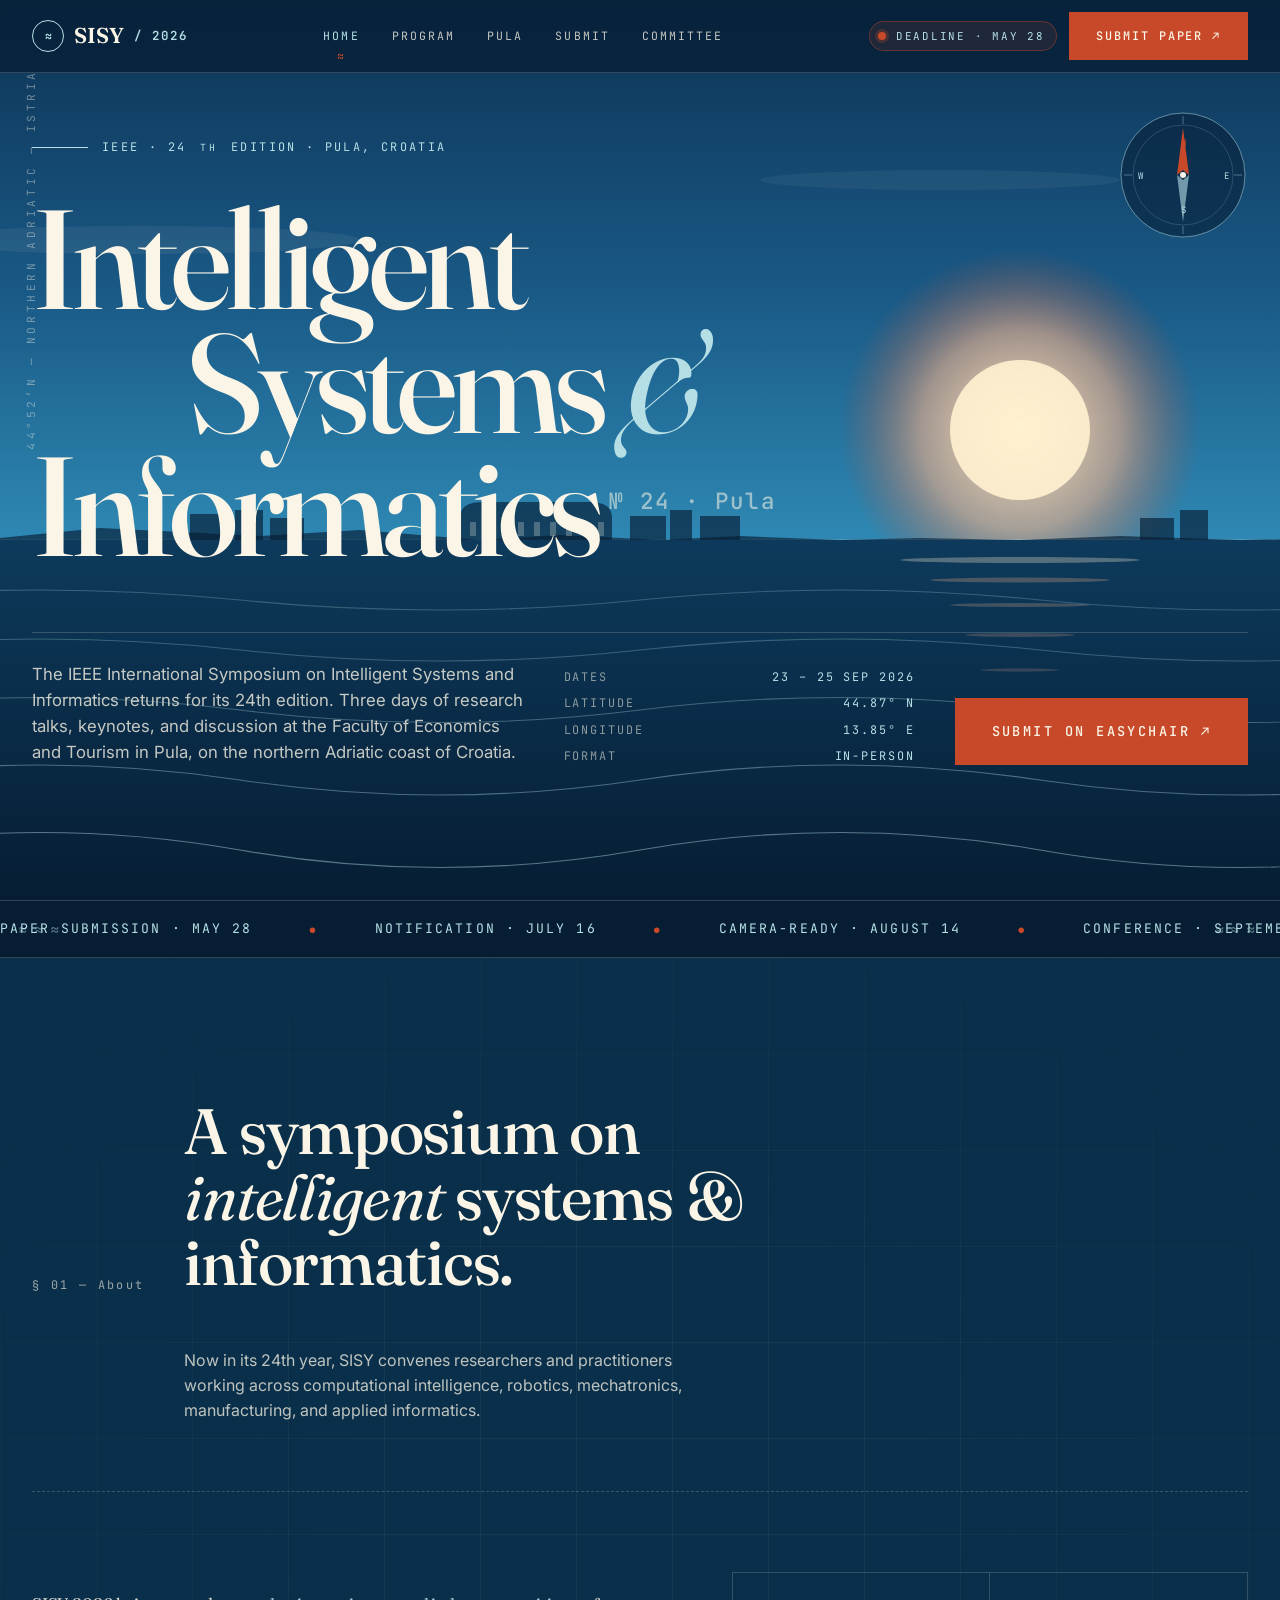
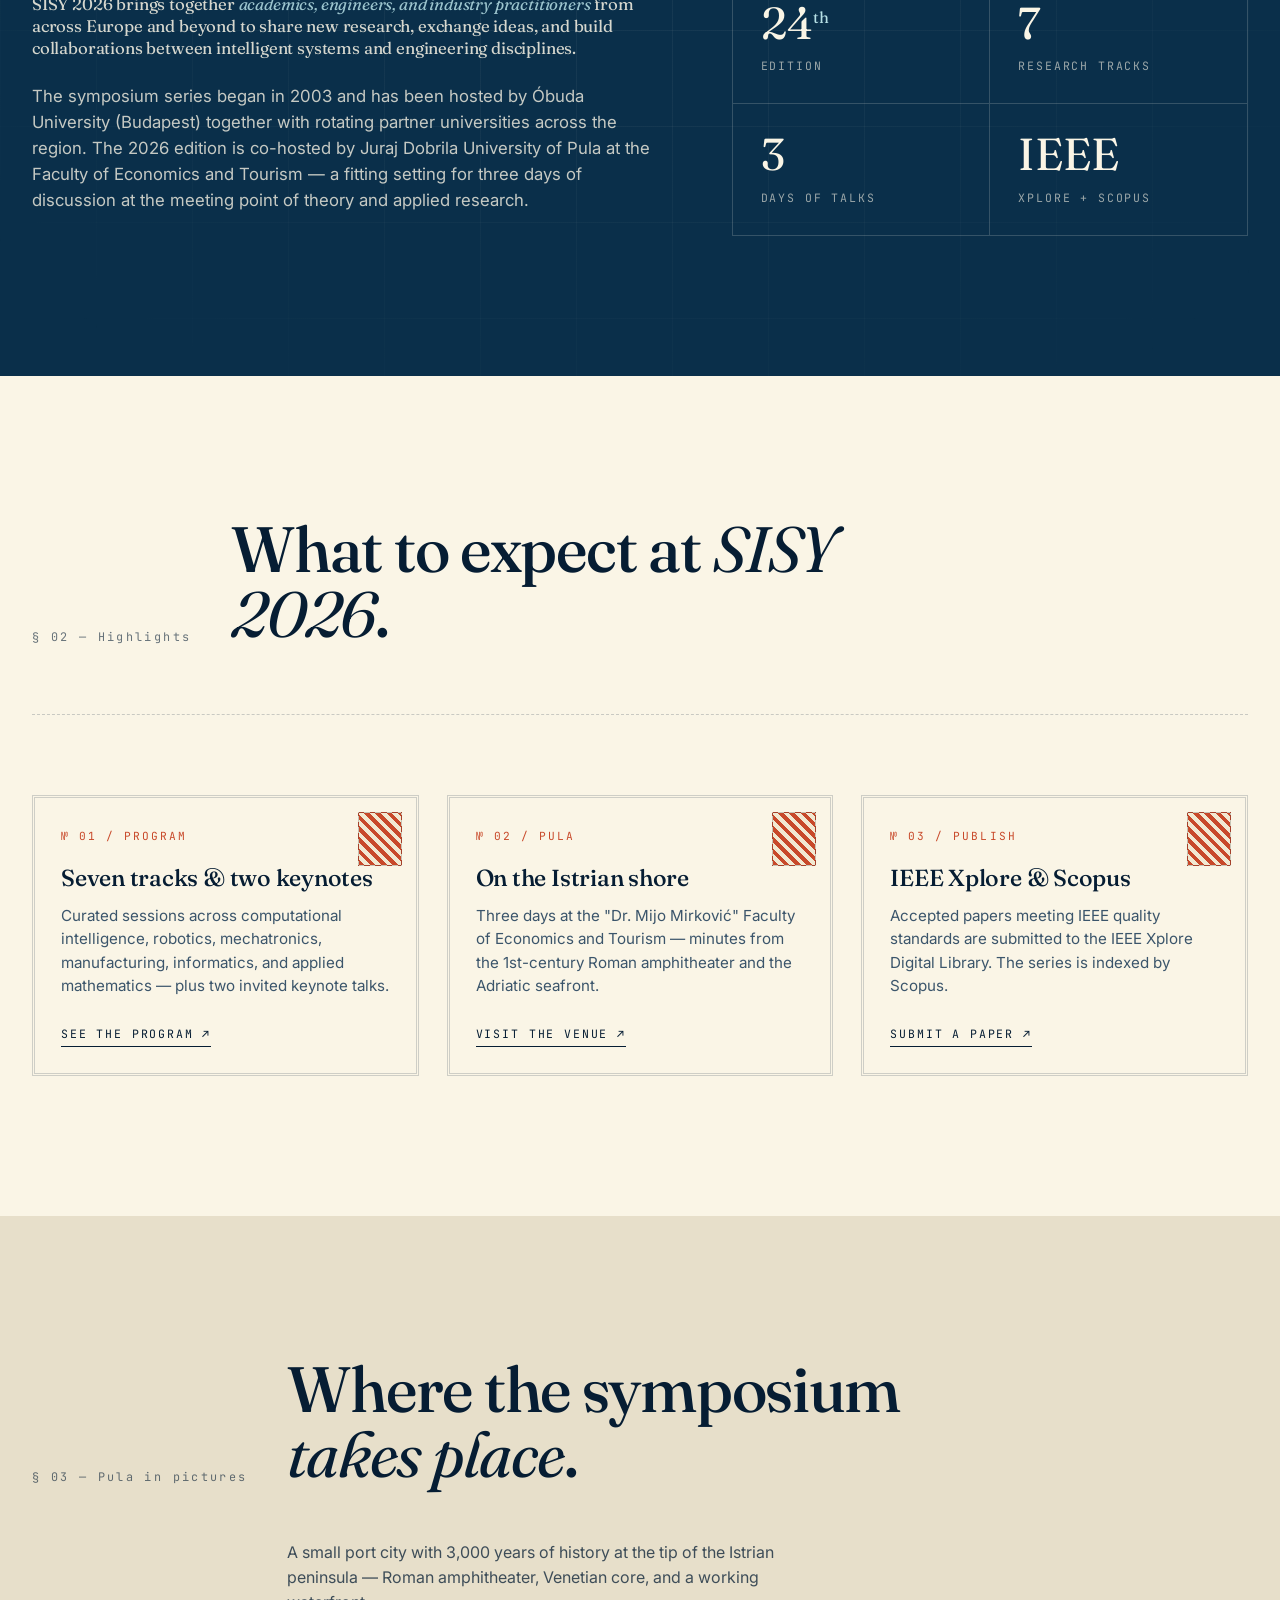
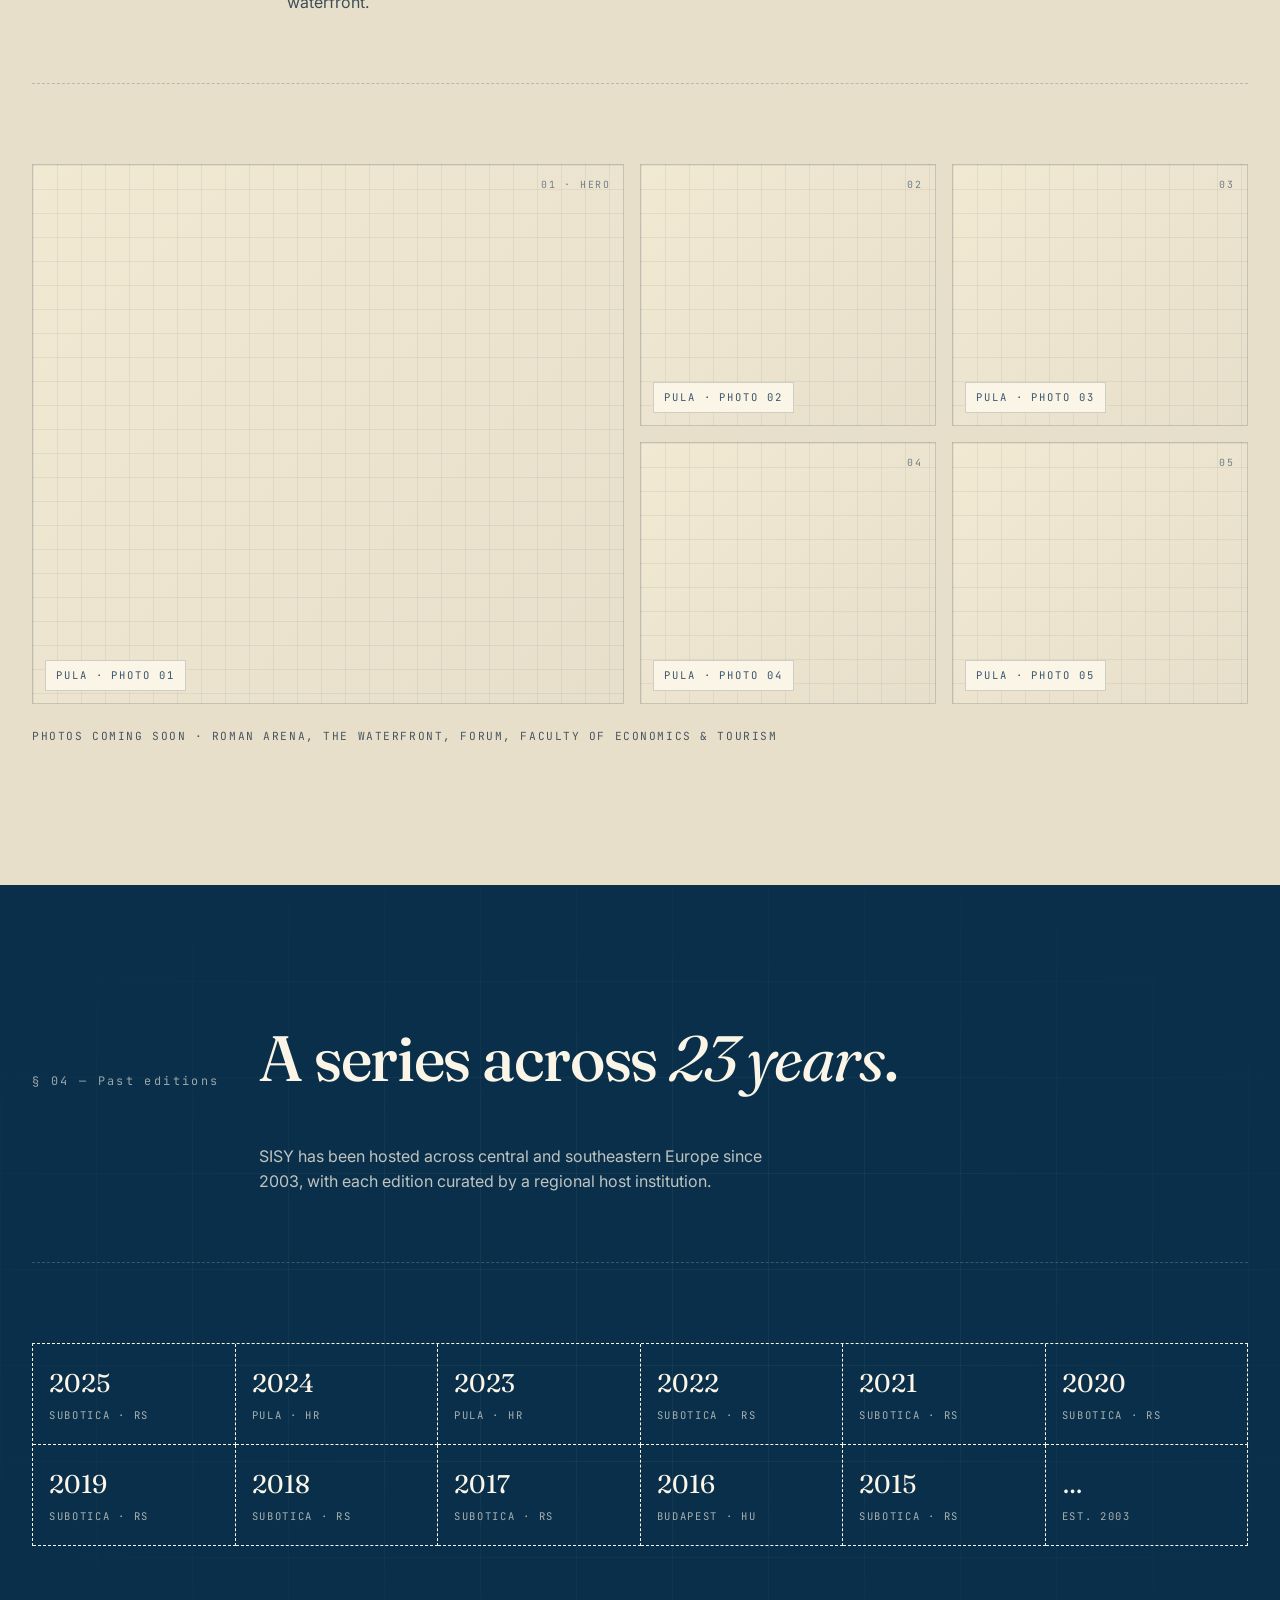
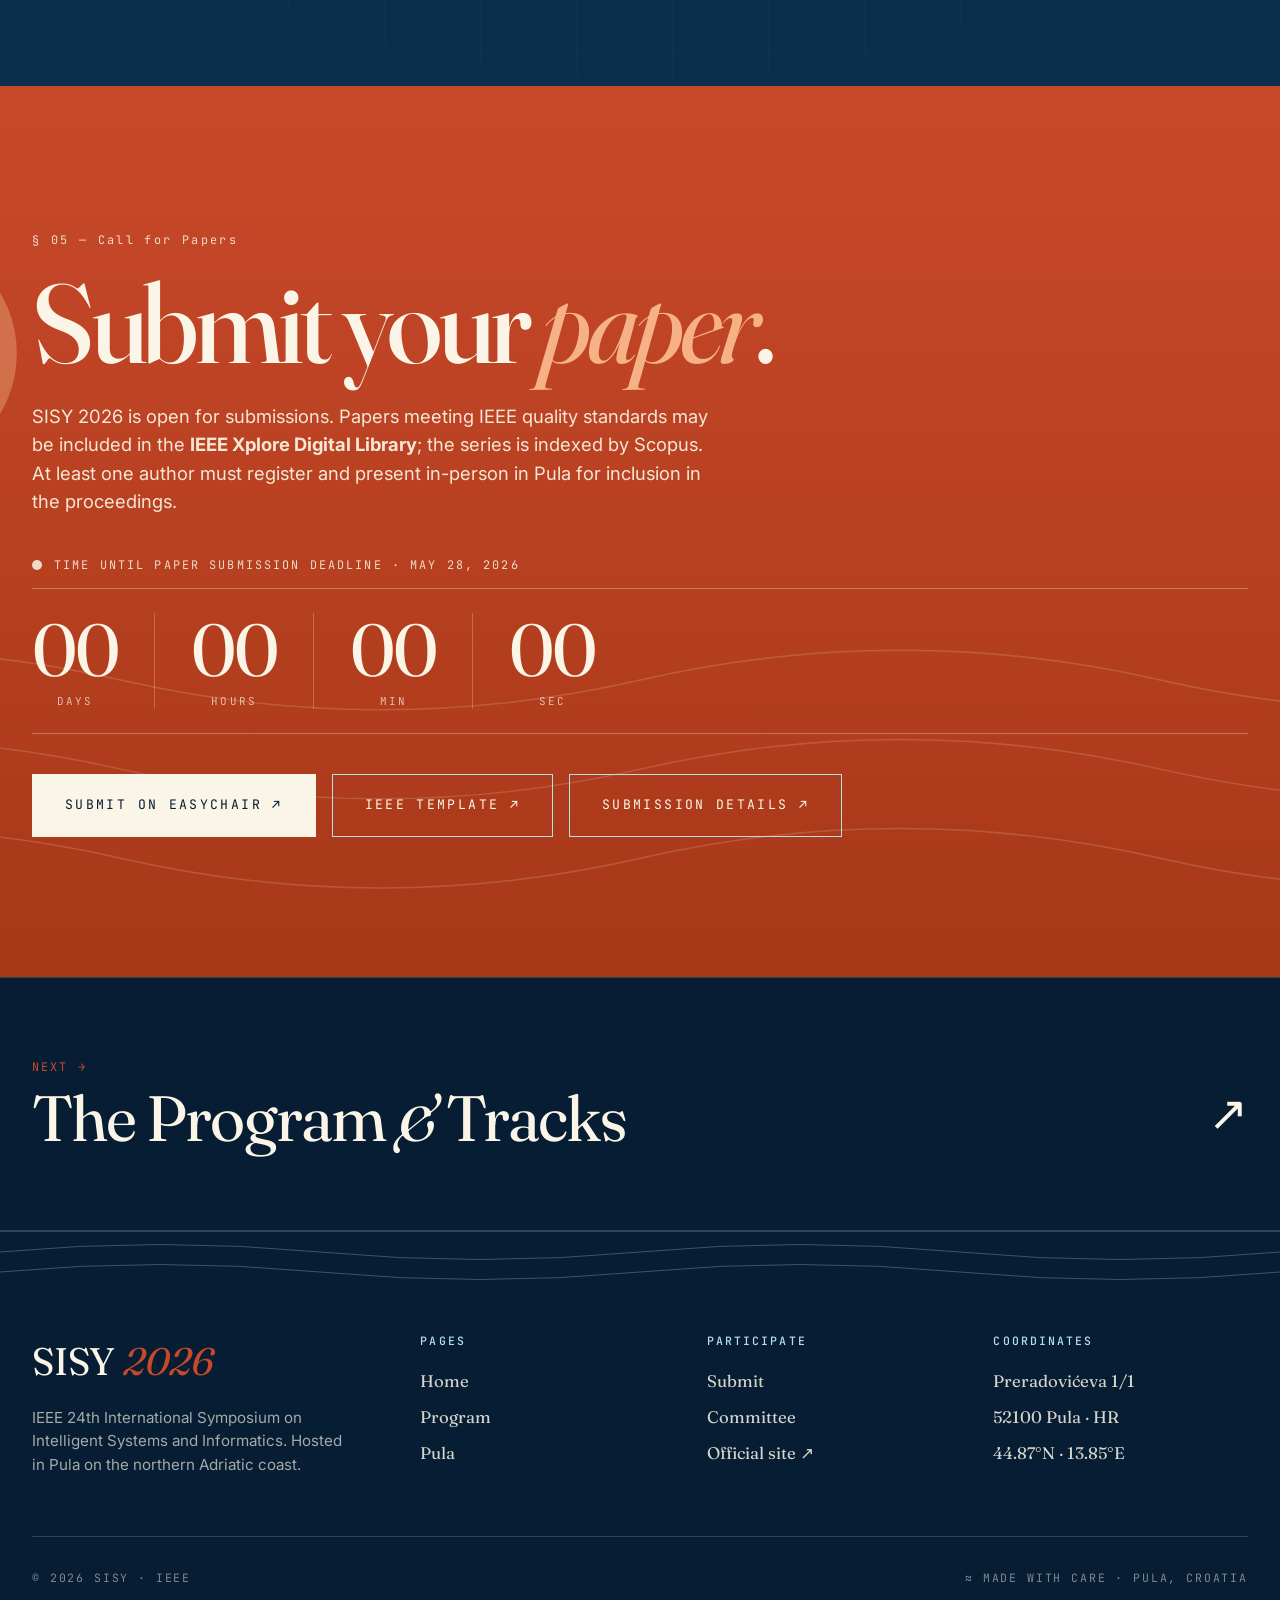
==== index.html @ a2f2c526 "Initial SISY 2026 site" ====
<!DOCTYPE html>
<html lang="en">
<head>
<meta charset="UTF-8" />
<meta name="viewport" content="width=device-width, initial-scale=1.0" />
<title>SISY 2026 — IEEE 24th International Symposium on Intelligent Systems and Informatics</title>
<meta name="description" content="IEEE 24th International Symposium on Intelligent Systems and Informatics — September 23–25, 2026, Pula, Croatia." />
<link rel="icon" type="image/svg+xml" href="favicon.svg" />
<meta property="og:type" content="website" />
<meta property="og:title" content="SISY 2026 — IEEE Symposium · Pula, Croatia" />
<meta property="og:description" content="IEEE 24th International Symposium on Intelligent Systems and Informatics. September 23–25, 2026, Pula, on the northern Adriatic." />
<meta property="og:image" content="og-image.svg" />
<meta name="twitter:card" content="summary_large_image" />
<meta name="twitter:title" content="SISY 2026 — IEEE Symposium · Pula, Croatia" />
<meta name="twitter:description" content="September 23–25, 2026 · Pula, Croatia. IEEE Xplore + Scopus indexed." />
<meta name="twitter:image" content="og-image.svg" />
<link rel="preconnect" href="https://fonts.googleapis.com" />
<link rel="preconnect" href="https://fonts.gstatic.com" crossorigin />
<link href="https://fonts.googleapis.com/css2?family=Fraunces:ital,opsz,wght@0,9..144,400;0,9..144,500;0,9..144,600;1,9..144,400&family=Inter:wght@400;500;600&family=JetBrains+Mono:wght@400;500&display=swap" rel="stylesheet" />
<link rel="stylesheet" href="styles.css" />
</head>
<body>

<header class="topbar" id="topbar">
  <div class="container topbar-inner">
    <a href="./" class="brand">
      <span class="sigil">≈</span>
      SISY <span class="year">/ 2026</span>
    </a>
    <nav class="nav-links">
      <a href="./" class="active">Home</a>
      <a href="program/">Program</a>
      <a href="venue/">Pula</a>
      <a href="submit/">Submit</a>
      <a href="contact/">Committee</a>
    </nav>
    <div style="display:flex; gap:12px; align-items:center;">
      <span class="deadline-badge"><span class="dot"></span>Deadline · May 28</span>
      <a href="https://www.easychair.org/conferences/?conf=sisy2026" target="_blank" rel="noopener" class="btn cta">Submit Paper ↗</a>
      <button class="menu-toggle" id="menuToggle">Menu</button>
    </div>
  </div>
</header>

<main id="top">

  <!-- HERO -->
  <section class="hero">
    <div class="hero-seascape" aria-hidden="true">
      <svg viewBox="0 0 1600 900" preserveAspectRatio="xMidYMid slice" xmlns="http://www.w3.org/2000/svg">
        <defs>
          <linearGradient id="sky" x1="0" y1="0" x2="0" y2="1">
            <stop offset="0%" stop-color="#0d3253"/>
            <stop offset="55%" stop-color="#1a5a87"/>
            <stop offset="100%" stop-color="#2e88b3"/>
          </linearGradient>
          <linearGradient id="sea" x1="0" y1="0" x2="0" y2="1">
            <stop offset="0%" stop-color="#0d3a5c"/>
            <stop offset="100%" stop-color="#061d33"/>
          </linearGradient>
          <radialGradient id="sun" cx="50%" cy="50%" r="50%">
            <stop offset="0%" stop-color="#fff2d1" stop-opacity="1"/>
            <stop offset="55%" stop-color="#f6b187" stop-opacity="0.6"/>
            <stop offset="100%" stop-color="#c8492a" stop-opacity="0"/>
          </radialGradient>
        </defs>
        <rect width="1600" height="540" fill="url(#sky)"/>
        <ellipse cx="300" cy="240" rx="220" ry="14" fill="#faf5e6" fill-opacity="0.06"/>
        <ellipse cx="1100" cy="180" rx="180" ry="10" fill="#faf5e6" fill-opacity="0.05"/>
        <circle cx="1180" cy="430" r="180" fill="url(#sun)"/>
        <circle cx="1180" cy="430" r="70" fill="#fff2d1" fill-opacity="0.9"/>
        <line x1="0" y1="540" x2="1600" y2="540" stroke="#b6dfe5" stroke-opacity="0.5" stroke-width="1"/>
        <g fill="#061d33" fill-opacity="0.65">
          <path d="M-20,540 L60,532 L160,538 L260,528 L420,536 L520,530 L640,540 L720,535 L820,540 L900,536 L1000,540 L1080,538 L1180,540 L1280,536 L1400,540 L1600,536 L1600,545 L-20,545 Z"/>
          <g transform="translate(620,500)">
            <path d="M0,40 L0,18 Q0,2 22,2 L130,2 Q152,2 152,18 L152,40 Z"/>
            <rect x="10" y="22" width="6" height="14" fill="#faf5e6" fill-opacity="0.25"/>
            <rect x="26" y="22" width="6" height="14" fill="#faf5e6" fill-opacity="0.25"/>
            <rect x="42" y="22" width="6" height="14" fill="#faf5e6" fill-opacity="0.25"/>
            <rect x="58" y="22" width="6" height="14" fill="#faf5e6" fill-opacity="0.25"/>
            <rect x="74" y="22" width="6" height="14" fill="#faf5e6" fill-opacity="0.25"/>
            <rect x="90" y="22" width="6" height="14" fill="#faf5e6" fill-opacity="0.25"/>
            <rect x="106" y="22" width="6" height="14" fill="#faf5e6" fill-opacity="0.25"/>
            <rect x="122" y="22" width="6" height="14" fill="#faf5e6" fill-opacity="0.25"/>
            <rect x="138" y="22" width="6" height="14" fill="#faf5e6" fill-opacity="0.25"/>
          </g>
          <rect x="350" y="514" width="40" height="26"/>
          <rect x="395" y="510" width="28" height="30"/>
          <rect x="430" y="518" width="34" height="22"/>
          <rect x="790" y="516" width="36" height="24"/>
          <rect x="830" y="510" width="22" height="30"/>
          <rect x="860" y="516" width="40" height="24"/>
          <rect x="1300" y="518" width="34" height="22"/>
          <rect x="1340" y="510" width="28" height="30"/>
        </g>
        <rect y="540" width="1600" height="360" fill="url(#sea)"/>
        <g opacity="0.6">
          <ellipse cx="1180" cy="560" rx="120" ry="3" fill="#fff2d1" fill-opacity="0.5"/>
          <ellipse cx="1180" cy="580" rx="90"  ry="2.5" fill="#f6b187" fill-opacity="0.45"/>
          <ellipse cx="1180" cy="605" rx="70"  ry="2"   fill="#f6b187" fill-opacity="0.4"/>
          <ellipse cx="1180" cy="635" rx="55"  ry="2"   fill="#f6b187" fill-opacity="0.35"/>
          <ellipse cx="1180" cy="670" rx="40"  ry="1.5" fill="#f6b187" fill-opacity="0.3"/>
        </g>
        <g fill="none" stroke="#b6dfe5" stroke-width="1.1">
          <path d="M0,600 Q200,580 400,600 T800,600 T1200,600 T1600,600" stroke-opacity="0.25"/>
          <path d="M0,650 Q200,628 400,650 T800,650 T1200,650 T1600,650" stroke-opacity="0.28"/>
          <path d="M0,710 Q200,685 400,710 T800,710 T1200,710 T1600,710" stroke-opacity="0.32"/>
          <path d="M0,780 Q200,750 400,780 T800,780 T1200,780 T1600,780" stroke-opacity="0.38"/>
          <path d="M0,850 Q200,815 400,850 T800,850 T1200,850 T1600,850" stroke-opacity="0.45"/>
        </g>
      </svg>
    </div>

    <div class="lat-marker">44°52′N — Northern Adriatic — Istria</div>

    <div class="compass" aria-hidden="true">
      <svg viewBox="0 0 130 130" xmlns="http://www.w3.org/2000/svg">
        <circle cx="65" cy="65" r="62" fill="rgba(6,29,51,0.55)" stroke="#b6dfe5" stroke-opacity="0.5"/>
        <circle cx="65" cy="65" r="50" fill="none" stroke="#b6dfe5" stroke-opacity="0.18"/>
        <g stroke="#b6dfe5" stroke-opacity="0.4">
          <line x1="65" y1="6"  x2="65" y2="14"/>
          <line x1="65" y1="116" x2="65" y2="124"/>
          <line x1="6"  y1="65" x2="14" y2="65"/>
          <line x1="116" y1="65" x2="124" y2="65"/>
        </g>
        <polygon points="65,18 71,65 65,60 59,65" fill="#c8492a"/>
        <polygon points="65,112 71,65 65,70 59,65" fill="#b6dfe5" fill-opacity="0.6"/>
        <circle cx="65" cy="65" r="3" fill="#faf5e6"/>
        <text x="65" y="36" text-anchor="middle" font-family="JetBrains Mono, monospace" font-size="9" fill="#c8492a" font-weight="600">N</text>
        <text x="65" y="103" text-anchor="middle" font-family="JetBrains Mono, monospace" font-size="9" fill="#b6dfe5">S</text>
        <text x="22" y="69" text-anchor="middle" font-family="JetBrains Mono, monospace" font-size="9" fill="#b6dfe5">W</text>
        <text x="108" y="69" text-anchor="middle" font-family="JetBrains Mono, monospace" font-size="9" fill="#b6dfe5">E</text>
      </svg>
    </div>

    <div class="container hero-inner">
      <div class="hero-eyebrow">
        <span class="bar"></span>
        IEEE · 24<sup>th</sup> Edition · Pula, Croatia
      </div>

      <h1 class="hero-title">
        <span class="row">Intelligent</span>
        <span class="row indent">Systems <em>&amp;</em></span>
        <span class="row">Informatics<span class="num">№ 24 ·  Pula</span></span>
      </h1>

      <div class="hero-foot">
        <p class="hero-lede">
          The IEEE International Symposium on Intelligent Systems and Informatics returns for its 24th edition. Three days of research talks, keynotes, and discussion at the Faculty of Economics and Tourism in Pula, on the northern Adriatic coast of Croatia.
        </p>
        <div class="hero-meta">
          <div class="row"><span class="k">Dates</span><span class="v">23 – 25 SEP 2026</span></div>
          <div class="row"><span class="k">Latitude</span><span class="v">44.87° N</span></div>
          <div class="row"><span class="k">Longitude</span><span class="v">13.85° E</span></div>
          <div class="row"><span class="k">Format</span><span class="v">In-person</span></div>
        </div>
        <a href="https://www.easychair.org/conferences/?conf=sisy2026" target="_blank" rel="noopener" class="btn cta cta-lg">Submit on EasyChair ↗</a>
      </div>
    </div>
  </section>

  <!-- TICKER -->
  <div class="tide" aria-hidden="true">
    <div class="tide-track">
      <span>
        Paper submission · May 28 <em class="pip">●</em>
        Notification · July 16 <em class="pip">●</em>
        Camera-ready · August 14 <em class="pip">●</em>
        Conference · September 23–25 <em class="pip">●</em>
        Pula · Istria · Croatia <em class="pip">●</em>
        IEEE Xplore · Scopus indexed <em class="pip">●</em>
      </span>
      <span>
        Paper submission · May 28 <em class="pip">●</em>
        Notification · July 16 <em class="pip">●</em>
        Camera-ready · August 14 <em class="pip">●</em>
        Conference · September 23–25 <em class="pip">●</em>
        Pula · Istria · Croatia <em class="pip">●</em>
        IEEE Xplore · Scopus indexed <em class="pip">●</em>
      </span>
    </div>
  </div>

  <!-- ABOUT -->
  <section class="section deep">
    <div class="container">
      <div class="section-head">
        <span class="section-num">§ 01 — About</span>
        <h2>A symposium on <em>intelligent</em> systems &amp; informatics.</h2>
        <p class="lede">Now in its 24th year, SISY convenes researchers and practitioners working across computational intelligence, robotics, mechatronics, manufacturing, and applied informatics.</p>
      </div>
      <div class="about-grid">
        <div class="prose">
          <p class="about-lead">
            SISY 2026 brings together <em>academics, engineers, and industry practitioners</em> from across Europe and beyond to share new research, exchange ideas, and build collaborations between intelligent systems and engineering disciplines.
          </p>
          <p style="margin-top: 24px; opacity: 0.78;">
            The symposium series began in 2003 and has been hosted by Óbuda University (Budapest) together with rotating partner universities across the region. The 2026 edition is co-hosted by Juraj Dobrila University of Pula at the Faculty of Economics and Tourism — a fitting setting for three days of discussion at the meeting point of theory and applied research.
          </p>
        </div>
        <div class="about-stats">
          <div class="stat"><div class="stat-num">24<sup>th</sup></div><div class="stat-label">Edition</div></div>
          <div class="stat"><div class="stat-num">7</div><div class="stat-label">Research tracks</div></div>
          <div class="stat"><div class="stat-num">3</div><div class="stat-label">Days of talks</div></div>
          <div class="stat"><div class="stat-num">IEEE</div><div class="stat-label">Xplore + Scopus</div></div>
        </div>
      </div>
    </div>
  </section>

  <!-- HIGHLIGHTS / POSTCARDS -->
  <section class="section paper">
    <div class="container">
      <div class="section-head">
        <span class="section-num">§ 02 — Highlights</span>
        <h2>What to expect at <em>SISY 2026</em>.</h2>
      </div>
      <div class="postcards">
        <article class="postcard">
          <span class="pc-num">№ 01 / Program</span>
          <h3>Seven tracks &amp; two keynotes</h3>
          <p>Curated sessions across computational intelligence, robotics, mechatronics, manufacturing, informatics, and applied mathematics — plus two invited keynote talks.</p>
          <a href="program/" class="pc-link">See the program ↗</a>
        </article>
        <article class="postcard">
          <span class="pc-num">№ 02 / Pula</span>
          <h3>On the Istrian shore</h3>
          <p>Three days at the "Dr. Mijo Mirković" Faculty of Economics and Tourism — minutes from the 1st-century Roman amphitheater and the Adriatic seafront.</p>
          <a href="venue/" class="pc-link">Visit the venue ↗</a>
        </article>
        <article class="postcard">
          <span class="pc-num">№ 03 / Publish</span>
          <h3>IEEE Xplore &amp; Scopus</h3>
          <p>Accepted papers meeting IEEE quality standards are submitted to the IEEE Xplore Digital Library. The series is indexed by Scopus.</p>
          <a href="submit/" class="pc-link">Submit a paper ↗</a>
        </article>
      </div>
    </div>
  </section>

  <!-- PULA PHOTO GALLERY -->
  <section class="section sand">
    <div class="container">
      <div class="section-head">
        <span class="section-num">§ 03 — Pula in pictures</span>
        <h2>Where the symposium <em>takes place</em>.</h2>
        <p class="lede">A small port city with 3,000 years of history at the tip of the Istrian peninsula — Roman amphitheater, Venetian core, and a working waterfront.</p>
      </div>
      <div class="gallery">
        <div class="photo placeholder g1">
          <span class="caption">01 · Hero</span>
          <span class="label">Pula · Photo 01</span>
        </div>
        <div class="photo placeholder g2">
          <span class="caption">02</span>
          <span class="label">Pula · Photo 02</span>
        </div>
        <div class="photo placeholder g3">
          <span class="caption">03</span>
          <span class="label">Pula · Photo 03</span>
        </div>
        <div class="photo placeholder g4">
          <span class="caption">04</span>
          <span class="label">Pula · Photo 04</span>
        </div>
        <div class="photo placeholder g5">
          <span class="caption">05</span>
          <span class="label">Pula · Photo 05</span>
        </div>
      </div>
      <p class="photo-caption" style="margin-top: 24px;">Photos coming soon · Roman arena, the waterfront, Forum, Faculty of Economics &amp; Tourism</p>
    </div>
  </section>

  <!-- PAST EDITIONS -->
  <section class="section deep">
    <div class="container">
      <div class="section-head">
        <span class="section-num">§ 04 — Past editions</span>
        <h2>A series across <em>23 years</em>.</h2>
        <p class="lede">SISY has been hosted across central and southeastern Europe since 2003, with each edition curated by a regional host institution.</p>
      </div>
      <div class="past">
        <div class="yr"><span class="y">2025</span><span class="c">Subotica · RS</span></div>
        <div class="yr"><span class="y">2024</span><span class="c">Pula · HR</span></div>
        <div class="yr"><span class="y">2023</span><span class="c">Pula · HR</span></div>
        <div class="yr"><span class="y">2022</span><span class="c">Subotica · RS</span></div>
        <div class="yr"><span class="y">2021</span><span class="c">Subotica · RS</span></div>
        <div class="yr"><span class="y">2020</span><span class="c">Subotica · RS</span></div>
        <div class="yr"><span class="y">2019</span><span class="c">Subotica · RS</span></div>
        <div class="yr"><span class="y">2018</span><span class="c">Subotica · RS</span></div>
        <div class="yr"><span class="y">2017</span><span class="c">Subotica · RS</span></div>
        <div class="yr"><span class="y">2016</span><span class="c">Budapest · HU</span></div>
        <div class="yr"><span class="y">2015</span><span class="c">Subotica · RS</span></div>
        <div class="yr"><span class="y">…</span><span class="c">est. 2003</span></div>
      </div>
    </div>
  </section>

  <!-- CTA -->
  <section class="section sun">
    <div class="container">
      <div class="cta-mega">
        <div>
          <span class="section-num" style="opacity:0.85;">§ 05 — Call for Papers</span>
          <h1 class="cta-headline">Submit your <em>paper</em>.</h1>
          <p class="cta-lede">SISY 2026 is open for submissions. Papers meeting IEEE quality standards may be included in the <strong>IEEE Xplore Digital Library</strong>; the series is indexed by Scopus. At least one author must register and present in-person in Pula for inclusion in the proceedings.</p>

          <div class="cd-prefix"><span class="pulse"></span>Time until paper submission deadline · May 28, 2026</div>
          <div class="countdown" id="countdown">
            <div class="cd-unit"><div class="cd-num" id="cd-d">--</div><div class="cd-label">Days</div></div>
            <div class="cd-unit"><div class="cd-num" id="cd-h">--</div><div class="cd-label">Hours</div></div>
            <div class="cd-unit"><div class="cd-num" id="cd-m">--</div><div class="cd-label">Min</div></div>
            <div class="cd-unit"><div class="cd-num" id="cd-s">--</div><div class="cd-label">Sec</div></div>
          </div>

          <div class="cta-actions-row">
            <a href="https://www.easychair.org/conferences/?conf=sisy2026" target="_blank" rel="noopener" class="btn solid cta-lg">Submit on EasyChair ↗</a>
            <a href="https://www.ieee.org/conferences/publishing/templates" target="_blank" rel="noopener" class="btn cta-lg">IEEE Template ↗</a>
            <a href="submit/" class="btn cta-lg">Submission Details ↗</a>
          </div>
        </div>
      </div>
    </div>
  </section>

  <section class="passage">
    <div class="container">
      <a href="program/">
        <div>
          <div class="label">Next →</div>
          <div class="title">The Program <em>&amp;</em> Tracks</div>
        </div>
        <span class="arrow">↗</span>
      </a>
    </div>
  </section>

</main>

<footer class="footer">
  <div class="container">
    <div class="footer-top">
      <div class="footer-brand">
        <span class="mark">SISY <em>2026</em></span>
        <p>IEEE 24th International Symposium on Intelligent Systems and Informatics. Hosted in Pula on the northern Adriatic coast.</p>
      </div>
      <div class="footer-col"><h5>Pages</h5><a href="./">Home</a><a href="program/">Program</a><a href="venue/">Pula</a></div>
      <div class="footer-col"><h5>Participate</h5><a href="submit/">Submit</a><a href="contact/">Committee</a><a href="https://conf.uni-obuda.hu/sisy2026/" target="_blank" rel="noopener">Official site ↗</a></div>
      <div class="footer-col"><h5>Coordinates</h5><span>Preradovićeva 1/1</span><span>52100 Pula · HR</span><span>44.87°N · 13.85°E</span></div>
    </div>
    <div class="footer-bottom">
      <span>© 2026 SISY · IEEE</span>
      <span>≈ Made with care · Pula, Croatia</span>
    </div>
  </div>
</footer>

<script src="script.js"></script>
</body>
</html>
---- styles.css ----
/* =========================================================
   SISY 2026 — Adriatic edition
   A nautical-chart / postcard design language
   ========================================================= */

*, *::before, *::after { box-sizing: border-box; }
html { scroll-behavior: smooth; }
body {
  margin: 0;
  font-family: 'Inter', system-ui, sans-serif;
  background: var(--abyss);
  color: var(--paper);
  line-height: 1.55;
  -webkit-font-smoothing: antialiased;
  overflow-x: hidden;
}
img { max-width: 100%; display: block; }
a { color: inherit; text-decoration: none; }

:root {
  /* sea */
  --abyss:   #061d33;   /* deepest */
  --deep:    #0a2f4a;
  --sea:     #14507a;
  --shallow: #2e88b3;
  --foam:    #b6dfe5;
  /* land + sky */
  --sand:    #e7dfca;   /* page paper */
  --paper:   #faf5e6;   /* warm white */
  --paper-2: #f1e9d2;
  --ink:     #061d33;   /* same as abyss for type on paper */
  --ink-soft:#3b556b;
  /* sun + arena */
  --sun:     #f6b187;
  --rust:    #c8492a;   /* terracotta */
  --rust-2:  #a73818;
  /* lines */
  --rule:    rgba(250,245,230,0.18);
  --rule-d:  rgba(6,29,51,0.18);
  --max:     1280px;
}

.container { max-width: var(--max); margin: 0 auto; padding: 0 32px; }

/* ===== Typography ===== */
h1, h2, h3, h4 { margin: 0; line-height: 1.02; letter-spacing: -0.02em; }
h1, h2, .display { font-family: 'Fraunces', 'Times New Roman', serif; font-weight: 500; }
h3 { font-family: 'Fraunces', serif; font-weight: 500; font-size: 1.5rem; line-height: 1.15; letter-spacing: -0.01em; }
p  { margin: 0; }
em, .italic { font-family: 'Fraunces', serif; font-style: italic; font-weight: 400; }
.mono {
  font-family: 'JetBrains Mono', ui-monospace, monospace;
  font-size: 0.74rem;
  text-transform: uppercase;
  letter-spacing: 0.16em;
}

/* ===== Section base ===== */
.section { padding: 140px 0; position: relative; }
.section.paper { background: var(--paper); color: var(--ink); }
.section.sand  { background: var(--sand);  color: var(--ink); }
.section.deep  { background: var(--deep);  color: var(--paper); }
.section.abyss { background: var(--abyss); color: var(--paper); }
.section.sun   { background: var(--rust);  color: var(--paper); }

/* Faint nautical lat/long grid on dark sections */
.section.deep::before, .section.abyss::before {
  content: "";
  position: absolute; inset: 0;
  background-image:
    linear-gradient(rgba(250,245,230,0.05) 1px, transparent 1px),
    linear-gradient(90deg, rgba(250,245,230,0.05) 1px, transparent 1px);
  background-size: 96px 96px;
  mask-image: radial-gradient(ellipse at center, black 30%, transparent 90%);
  pointer-events: none;
}
.section > .container { position: relative; z-index: 1; }

/* ===== Top bar ===== */
.topbar {
  position: fixed;
  top: 0; left: 0; right: 0;
  z-index: 50;
  background: rgba(6,29,51,0.72);
  backdrop-filter: blur(14px);
  border-bottom: 1px solid var(--rule);
}
.topbar-inner {
  display: grid;
  grid-template-columns: auto 1fr auto;
  align-items: center;
  gap: 32px;
  height: 72px;
}
.brand {
  display: inline-flex;
  align-items: center;
  gap: 10px;
  font-family: 'Fraunces', serif;
  font-weight: 600;
  font-size: 1.35rem;
  color: var(--paper);
}
.brand .sigil {
  display: inline-flex;
  align-items: center;
  justify-content: center;
  width: 32px; height: 32px;
  border: 1px solid var(--foam);
  border-radius: 50%;
  font-family: 'JetBrains Mono', monospace;
  font-size: 0.72rem;
  color: var(--foam);
}
.brand .year {
  font-family: 'JetBrains Mono', monospace;
  font-size: 0.78rem;
  letter-spacing: 0.16em;
  color: var(--foam);
}
.nav-links {
  justify-self: center;
  display: flex;
  gap: 32px;
}
.nav-links a {
  font-family: 'JetBrains Mono', monospace;
  font-size: 0.72rem;
  text-transform: uppercase;
  letter-spacing: 0.18em;
  color: rgba(250,245,230,0.78);
  position: relative;
  padding: 4px 0;
}
.nav-links a:hover, .nav-links a.active { color: var(--foam); }
.nav-links a.active::after {
  content: "≈";
  position: absolute;
  left: 50%;
  bottom: -16px;
  transform: translateX(-50%);
  color: var(--rust);
}

.btn {
  display: inline-flex;
  align-items: center;
  gap: 10px;
  padding: 12px 22px;
  border: 1px solid var(--foam);
  border-radius: 0;
  background: transparent;
  color: var(--paper);
  font-family: 'JetBrains Mono', monospace;
  font-size: 0.74rem;
  text-transform: uppercase;
  letter-spacing: 0.16em;
  cursor: pointer;
  transition: all .2s;
}
.btn:hover {
  background: var(--rust); border-color: var(--rust);
  transform: translate(-2px,-2px);
  box-shadow: 4px 4px 0 var(--foam);
}
.btn.solid { background: var(--paper); border-color: var(--paper); color: var(--ink); }
.btn.solid:hover { background: var(--rust); border-color: var(--rust); color: var(--paper); box-shadow: 4px 4px 0 var(--paper); }
.btn.ink { border-color: var(--ink); color: var(--ink); }
.btn.ink:hover { background: var(--rust); border-color: var(--rust); color: var(--paper); box-shadow: 4px 4px 0 var(--ink); }

/* Prominent CTA variant — solid terracotta */
.btn.cta {
  background: var(--rust);
  border-color: var(--rust);
  color: var(--paper);
  font-weight: 500;
  padding: 14px 26px;
  position: relative;
  box-shadow: 0 0 0 0 rgba(200,73,42,0.0);
  animation: ctaPulse 3.6s ease-in-out infinite;
}
.btn.cta:hover {
  background: var(--rust-2);
  border-color: var(--rust-2);
  transform: translate(-2px,-2px);
  box-shadow: 4px 4px 0 var(--foam);
  animation: none;
}
@keyframes ctaPulse {
  0%, 100% { box-shadow: 0 0 0 0 rgba(200,73,42,0.45); }
  50%      { box-shadow: 0 0 0 10px rgba(200,73,42,0); }
}
.btn.cta-lg {
  padding: 22px 36px;
  font-size: 0.85rem;
  letter-spacing: 0.18em;
}

/* Deadline badge */
.deadline-badge {
  display: inline-flex;
  align-items: center;
  gap: 10px;
  padding: 6px 12px 6px 8px;
  background: rgba(200,73,42,0.12);
  border: 1px solid rgba(200,73,42,0.4);
  border-radius: 999px;
  font-family: 'JetBrains Mono', monospace;
  font-size: 0.68rem;
  letter-spacing: 0.16em;
  text-transform: uppercase;
  color: var(--foam);
  margin-left: 10px;
}
.deadline-badge .dot {
  width: 8px; height: 8px;
  background: var(--rust);
  border-radius: 50%;
  box-shadow: 0 0 0 3px rgba(200,73,42,0.25);
  animation: blink 1.6s ease-in-out infinite;
}
@keyframes blink {
  0%, 100% { opacity: 1; }
  50%      { opacity: 0.4; }
}
@media (max-width: 720px) { .deadline-badge { display: none; } }

/* Enhanced CTA section */
.cta-mega {
  display: grid;
  grid-template-columns: 1fr;
  gap: 48px;
  align-items: stretch;
}
.cta-headline {
  font-family: 'Fraunces', serif;
  font-size: clamp(3rem, 9vw, 7rem);
  line-height: 0.92;
  letter-spacing: -0.04em;
  font-weight: 500;
  max-width: 14ch;
  margin: 20px 0 28px;
}
.cta-headline em { color: var(--sun); font-style: italic; font-weight: 400; }
.cta-lede { font-size: 1.15rem; max-width: 680px; opacity: 0.92; margin-bottom: 40px; }
.cta-actions-row {
  display: flex;
  flex-wrap: wrap;
  gap: 16px;
  align-items: center;
}
.cta-actions-row .btn { padding: 20px 32px; font-size: 0.82rem; letter-spacing: 0.18em; }

/* Countdown */
.countdown {
  display: grid;
  grid-template-columns: repeat(4, auto);
  gap: 0;
  margin: 0 0 40px;
  border-top: 1px solid rgba(250,245,230,0.3);
  border-bottom: 1px solid rgba(250,245,230,0.3);
  padding: 24px 0;
  justify-content: start;
}
.cd-unit {
  padding: 0 36px;
  border-right: 1px solid rgba(250,245,230,0.25);
  display: flex;
  flex-direction: column;
  align-items: center;
  gap: 6px;
}
.cd-unit:first-child { padding-left: 0; }
.cd-unit:last-child  { border-right: 0; padding-right: 0; }
.cd-num {
  font-family: 'Fraunces', serif;
  font-size: clamp(2.8rem, 6vw, 4.6rem);
  line-height: 1;
  letter-spacing: -0.04em;
  font-feature-settings: "tnum";
}
.cd-label {
  font-family: 'JetBrains Mono', monospace;
  font-size: 0.68rem;
  letter-spacing: 0.2em;
  text-transform: uppercase;
  opacity: 0.7;
}
.cd-prefix {
  font-family: 'JetBrains Mono', monospace;
  font-size: 0.74rem;
  letter-spacing: 0.18em;
  text-transform: uppercase;
  margin-bottom: 14px;
  opacity: 0.85;
  display: flex;
  align-items: center;
  gap: 12px;
}
.cd-prefix .pulse {
  width: 10px; height: 10px;
  border-radius: 50%;
  background: var(--paper);
  animation: blink 1.6s ease-in-out infinite;
}
@media (max-width: 720px) {
  .cd-unit { padding: 0 18px; }
  .cd-num { font-size: 2.6rem; }
}

.menu-toggle {
  display: none;
  background: none; border: 0;
  cursor: pointer;
  color: var(--paper);
  font-family: 'JetBrains Mono', monospace;
  font-size: 0.78rem;
  letter-spacing: 0.14em;
  text-transform: uppercase;
}

/* ===== Hero — seascape ===== */
.hero {
  position: relative;
  min-height: 100vh;
  padding: 130px 0 0;
  overflow: hidden;
  background: linear-gradient(180deg, #0d3253 0%, #0a2f4a 40%, #061d33 100%);
}
.hero-seascape {
  position: absolute;
  inset: 0;
  z-index: 0;
}
.hero-seascape svg { width: 100%; height: 100%; display: block; }

.hero-inner {
  position: relative;
  z-index: 2;
  padding-bottom: 60px;
}
.hero-eyebrow {
  display: inline-flex;
  align-items: center;
  gap: 14px;
  margin-bottom: 40px;
  color: var(--foam);
  font-family: 'JetBrains Mono', monospace;
  font-size: 0.74rem;
  letter-spacing: 0.2em;
  text-transform: uppercase;
}
.hero-eyebrow .bar { width: 56px; height: 1px; background: var(--foam); }

.hero-title {
  font-family: 'Fraunces', serif;
  font-weight: 500;
  font-size: clamp(3.4rem, 11vw, 11rem);
  line-height: 0.88;
  letter-spacing: -0.045em;
}
.hero-title .row { display: block; }
.hero-title .row.indent { padding-left: clamp(60px, 12vw, 220px); }
.hero-title em { color: var(--foam); font-weight: 400; }
.hero-title .num {
  display: inline-block;
  font-family: 'JetBrains Mono', monospace;
  font-size: 0.16em;
  vertical-align: super;
  color: rgba(250,245,230,0.55);
  margin-left: 12px;
  letter-spacing: 0.05em;
}

.hero-foot {
  margin-top: 64px;
  padding-top: 28px;
  border-top: 1px solid var(--rule);
  display: grid;
  grid-template-columns: 1.4fr 1fr auto;
  gap: 40px;
  align-items: end;
}
.hero-lede {
  max-width: 540px;
  color: rgba(250,245,230,0.78);
  font-size: 1.05rem;
}
.hero-meta { display: grid; gap: 8px; }
.hero-meta .row {
  display: flex;
  justify-content: space-between;
  gap: 24px;
  font-family: 'JetBrains Mono', monospace;
  font-size: 0.74rem;
  letter-spacing: 0.16em;
  text-transform: uppercase;
}
.hero-meta .row .k { color: rgba(250,245,230,0.55); }
.hero-meta .row .v { color: var(--foam); }

/* Compass top-right */
.compass {
  position: absolute;
  top: 110px;
  right: 32px;
  width: 130px;
  height: 130px;
  z-index: 3;
}
.compass svg { width: 100%; height: 100%; }
@media (max-width: 880px) { .compass { display: none; } }

/* Latitude marker on left side */
.lat-marker {
  position: absolute;
  left: 32px;
  top: 50%;
  transform: translateY(-50%) rotate(-90deg);
  transform-origin: left center;
  font-family: 'JetBrains Mono', monospace;
  font-size: 0.7rem;
  letter-spacing: 0.32em;
  text-transform: uppercase;
  color: rgba(250,245,230,0.4);
  white-space: nowrap;
  z-index: 3;
}
@media (max-width: 1100px) { .lat-marker { display: none; } }

/* ===== Tide ticker (replaces marquee) ===== */
.tide {
  background: var(--abyss);
  color: var(--foam);
  border-top: 1px solid var(--rule);
  border-bottom: 1px solid var(--rule);
  padding: 18px 0;
  overflow: hidden;
  position: relative;
}
.tide::before, .tide::after {
  content: "≈≈≈";
  position: absolute;
  top: 50%;
  transform: translateY(-50%);
  color: var(--foam);
  font-size: 0.9rem;
  letter-spacing: 0.4em;
  opacity: 0.5;
}
.tide::before { left: 18px; }
.tide::after  { right: 18px; }
.tide-track {
  display: flex;
  gap: 56px;
  white-space: nowrap;
  animation: scroll 38s linear infinite;
  font-family: 'JetBrains Mono', monospace;
  font-size: 0.82rem;
  letter-spacing: 0.16em;
  text-transform: uppercase;
}
.tide-track > span { display: inline-flex; align-items: center; gap: 56px; }
.tide-track .pip { color: var(--rust); }
@keyframes scroll {
  from { transform: translateX(0); }
  to   { transform: translateX(-50%); }
}

/* ===== Section head ===== */
.section-head {
  display: grid;
  grid-template-columns: auto 1fr;
  align-items: end;
  gap: 40px;
  margin-bottom: 80px;
  padding-bottom: 28px;
  border-bottom: 1px dashed currentColor;
  opacity: 1;
}
.section-head::after { content: ""; }
.section.paper .section-head, .section.sand .section-head { border-color: rgba(6,29,51,0.2); }
.section.deep .section-head, .section.abyss .section-head { border-color: rgba(250,245,230,0.2); }
.section.sun .section-head { border-color: rgba(250,245,230,0.4); }
.section-num {
  font-family: 'JetBrains Mono', monospace;
  font-size: 0.74rem;
  letter-spacing: 0.2em;
  color: currentColor;
  opacity: 0.6;
}
.section-head h2 {
  font-size: clamp(2.4rem, 5vw, 4.2rem);
  max-width: 16ch;
}
.section-head .lede {
  grid-column: 2;
  max-width: 540px;
  margin-top: 14px;
  font-size: 1rem;
  opacity: 0.75;
}

/* ===== Postcards ===== */
.postcards {
  display: grid;
  grid-template-columns: repeat(3, 1fr);
  gap: 28px;
}
.postcard {
  position: relative;
  background: var(--paper);
  color: var(--ink);
  padding: 32px 28px 28px;
  border: 1px solid var(--rule-d);
  box-shadow:
    inset 0 0 0 1px var(--paper),
    inset 0 0 0 2px var(--rule-d);
  transition: transform .3s, box-shadow .3s;
}
.postcard:hover { transform: translateY(-4px) rotate(-0.2deg); }
.postcard::after {
  content: "";
  position: absolute;
  top: 16px; right: 16px;
  width: 44px; height: 54px;
  background:
    repeating-linear-gradient(45deg, var(--rust) 0 4px, transparent 4px 8px),
    var(--paper-2);
  border: 1px solid var(--rule-d);
}
.pc-num {
  font-family: 'JetBrains Mono', monospace;
  font-size: 0.7rem;
  letter-spacing: 0.18em;
  color: var(--rust);
  text-transform: uppercase;
  margin-bottom: 18px;
  display: block;
  max-width: 70%;
}
.postcard h3 { font-size: 1.45rem; line-height: 1.2; margin-bottom: 12px; }
.postcard p { color: var(--ink-soft); font-size: 0.95rem; margin-bottom: 22px; }
.postcard .pc-link {
  display: inline-block;
  font-family: 'JetBrains Mono', monospace;
  font-size: 0.72rem;
  letter-spacing: 0.16em;
  text-transform: uppercase;
  color: var(--ink);
  border-bottom: 1px solid var(--ink);
  padding-bottom: 3px;
  transition: color .2s, border-color .2s;
}
.postcard .pc-link:hover { color: var(--rust); border-color: var(--rust); }

/* ===== About on deep ===== */
.about-grid {
  display: grid;
  grid-template-columns: 1.2fr 1fr;
  gap: 80px;
  align-items: center;
}
.about-lead {
  font-family: 'Fraunces', serif;
  font-size: clamp(1.5rem, 2.4vw, 2rem);
  line-height: 1.3;
  letter-spacing: -0.01em;
}
.about-lead em { color: var(--foam); }
.about-stats {
  display: grid;
  grid-template-columns: repeat(2, 1fr);
  border-top: 1px solid var(--rule);
  border-left: 1px solid var(--rule);
}
.stat {
  padding: 28px;
  border-right: 1px solid var(--rule);
  border-bottom: 1px solid var(--rule);
}
.stat-num {
  font-family: 'Fraunces', serif;
  font-size: 2.8rem;
  line-height: 1;
}
.stat-num sup { font-size: 1rem; color: var(--foam); }
.stat-label {
  font-family: 'JetBrains Mono', monospace;
  font-size: 0.72rem;
  text-transform: uppercase;
  letter-spacing: 0.16em;
  opacity: 0.6;
  margin-top: 12px;
}

/* ===== Tracks as ports ===== */
.ports {
  display: grid;
  grid-template-columns: repeat(12, 1fr);
  gap: 0;
  border: 1px dashed var(--rule-d);
  background: var(--paper);
}
.port {
  grid-column: span 4;
  padding: 36px 32px;
  border-right: 1px dashed var(--rule-d);
  border-bottom: 1px dashed var(--rule-d);
  display: flex;
  flex-direction: column;
  justify-content: space-between;
  min-height: 280px;
  position: relative;
  transition: background .25s;
}
.port::before {
  content: "";
  position: absolute;
  top: 32px; right: 32px;
  width: 10px; height: 10px;
  border-radius: 50%;
  background: var(--rust);
  box-shadow: 0 0 0 3px rgba(200,73,42,0.18);
}
.port:hover { background: var(--paper-2); }
.port .port-num {
  font-family: 'JetBrains Mono', monospace;
  font-size: 0.74rem;
  letter-spacing: 0.18em;
  color: var(--rust);
  margin-bottom: 14px;
}
.port h3 { font-size: 1.6rem; margin-bottom: 12px; }
.port p { color: var(--ink-soft); font-size: 0.95rem; margin-bottom: 20px; }
.port-chair {
  font-family: 'JetBrains Mono', monospace;
  font-size: 0.7rem;
  text-transform: uppercase;
  letter-spacing: 0.16em;
  color: var(--ink-soft);
  padding-top: 14px;
  border-top: 1px dashed var(--rule-d);
}
.port.featured {
  grid-column: span 12;
  background: var(--deep);
  color: var(--paper);
  position: relative;
  overflow: hidden;
}
.port.featured::before {
  background: var(--foam);
  box-shadow: 0 0 0 3px rgba(182,223,229,0.25);
}
.port.featured h3 { color: var(--paper); }
.port.featured p { color: rgba(250,245,230,0.75); }
.port.featured .port-chair { color: rgba(250,245,230,0.65); border-top-color: rgba(250,245,230,0.2); }
.port.featured .port-num { color: var(--foam); }

/* ===== Tide chart (timeline) ===== */
.tide-chart {
  position: relative;
  padding: 60px 0 80px;
}
.tide-chart::before {
  content: "";
  position: absolute;
  left: 0; right: 0;
  top: 50%;
  height: 1px;
  background: repeating-linear-gradient(90deg, currentColor 0 6px, transparent 6px 12px);
  opacity: 0.3;
}
.tide-items {
  display: grid;
  grid-template-columns: repeat(4, 1fr);
  gap: 24px;
  position: relative;
}
.tide-item {
  display: flex;
  flex-direction: column;
  align-items: flex-start;
  padding: 24px;
  border-left: 1px dashed currentColor;
  position: relative;
}
.tide-item::before {
  content: "";
  position: absolute;
  left: -7px; top: 50%;
  width: 13px; height: 13px;
  border-radius: 50%;
  background: var(--deep);
  border: 2px solid var(--foam);
  transform: translateY(-50%);
}
.tide-item.final::before { background: var(--rust); border-color: var(--rust); }
.tide-item .ti-num {
  font-family: 'JetBrains Mono', monospace;
  font-size: 0.7rem;
  letter-spacing: 0.18em;
  opacity: 0.6;
}
.tide-item .ti-date {
  font-family: 'Fraunces', serif;
  font-style: italic;
  font-size: 1.6rem;
  color: var(--foam);
  margin: 16px 0 8px;
  line-height: 1.1;
}
.tide-item.final .ti-date { color: var(--rust); }
.tide-item h3 { font-size: 1.15rem; margin-bottom: 8px; }
.tide-item p { font-size: 0.9rem; opacity: 0.7; }

/* ===== Keynotes — bottled messages ===== */
.bottles {
  display: grid;
  grid-template-columns: 1fr 1fr;
  gap: 32px;
}
.bottle {
  background: var(--paper);
  color: var(--ink);
  padding: 44px;
  position: relative;
  border: 1px solid var(--rule-d);
  display: flex;
  flex-direction: column;
  gap: 28px;
  overflow: hidden;
}
.bottle::before {
  content: "";
  position: absolute;
  left: 0; right: 0; bottom: 0;
  height: 70px;
  background-image: url("data:image/svg+xml;utf8,<svg xmlns='http://www.w3.org/2000/svg' viewBox='0 0 600 70'><g fill='none' stroke='%2314507a' stroke-opacity='0.25' stroke-width='1'><path d='M0,30 Q75,10 150,30 T300,30 T450,30 T600,30'/><path d='M0,45 Q75,25 150,45 T300,45 T450,45 T600,45'/><path d='M0,60 Q75,40 150,60 T300,60 T450,60 T600,60'/></g></svg>");
  background-size: cover;
  pointer-events: none;
}
.bottle-tag {
  display: flex;
  justify-content: space-between;
  align-items: center;
  font-family: 'JetBrains Mono', monospace;
  font-size: 0.74rem;
  letter-spacing: 0.18em;
  text-transform: uppercase;
  color: var(--rust);
}
.bottle-tag em {
  font-family: 'Fraunces', serif;
  font-style: italic;
  text-transform: lowercase;
  color: var(--ink-soft);
  letter-spacing: 0;
}
.bottle h3 { font-size: clamp(1.4rem, 2.4vw, 2rem); line-height: 1.15; }
.bottle .speaker {
  margin-top: auto;
  padding-top: 28px;
  border-top: 1px dashed var(--rule-d);
  display: flex;
  align-items: center;
  gap: 18px;
  position: relative;
  z-index: 1;
}
.bottle .avatar {
  width: 56px; height: 56px;
  border-radius: 50%;
  background: var(--deep);
  color: var(--paper);
  display: flex; align-items: center; justify-content: center;
  font-family: 'Fraunces', serif;
  font-size: 1.1rem;
}
.bottle:nth-child(2) .avatar { background: var(--rust); }
.bottle .s-name { font-family: 'Fraunces', serif; font-size: 1.15rem; }
.bottle .s-aff { font-family: 'JetBrains Mono', monospace; font-size: 0.72rem; letter-spacing: 0.14em; text-transform: uppercase; color: var(--ink-soft); margin-top: 4px; }

/* ===== Venue / Pula card ===== */
.pula-grid {
  display: grid;
  grid-template-columns: 1fr 1.1fr;
  gap: 64px;
  align-items: stretch;
}
.pula-text h2 { font-size: clamp(2.4rem, 5vw, 4.4rem); margin-bottom: 28px; }
.pula-text em { color: var(--rust); }
.pula-text p { opacity: 0.78; max-width: 480px; margin-bottom: 24px; }
.pula-address {
  font-family: 'Fraunces', serif;
  font-size: 1.15rem;
  font-style: italic;
  border-left: 2px solid var(--rust);
  padding-left: 18px;
  margin-bottom: 32px;
}
.pula-card {
  position: relative;
  aspect-ratio: 4/5;
  overflow: hidden;
  border: 1px solid var(--rule);
}
.pula-card svg { width: 100%; height: 100%; display: block; }
.pula-label {
  position: absolute;
  bottom: 28px;
  left: 28px;
  right: 28px;
  display: flex;
  justify-content: space-between;
  align-items: end;
  font-family: 'JetBrains Mono', monospace;
  font-size: 0.72rem;
  letter-spacing: 0.18em;
  text-transform: uppercase;
  color: var(--paper);
}
.pula-label .city {
  font-family: 'Fraunces', serif;
  font-size: clamp(2.6rem, 5vw, 4rem);
  letter-spacing: -0.03em;
  text-transform: none;
  line-height: 0.9;
}
.pula-label .city em { color: var(--foam); }
.pula-label .coord { text-align: right; opacity: 0.75; line-height: 1.6; }

/* ===== Organizers — ports register ===== */
.register {
  display: grid;
  grid-template-columns: repeat(5, 1fr);
  border: 1px dashed currentColor;
  margin-bottom: 80px;
}
.register .row {
  padding: 28px 22px;
  border-right: 1px dashed currentColor;
  font-family: 'Fraunces', serif;
  font-size: 1.05rem;
  line-height: 1.25;
  min-height: 130px;
  display: flex;
  flex-direction: column;
  justify-content: space-between;
}
.register .row:last-child { border-right: 0; }
.register .place {
  font-family: 'JetBrains Mono', monospace;
  font-size: 0.7rem;
  letter-spacing: 0.16em;
  text-transform: uppercase;
  opacity: 0.65;
  margin-top: 12px;
}
.sponsors h4 {
  font-family: 'JetBrains Mono', monospace;
  font-size: 0.74rem;
  letter-spacing: 0.18em;
  text-transform: uppercase;
  opacity: 0.6;
  margin: 0 0 20px;
  font-weight: 500;
}
.sponsor-row {
  display: flex;
  flex-wrap: wrap;
  gap: 24px 40px;
  font-family: 'Fraunces', serif;
  font-size: 1.1rem;
}
.sponsor-row span { position: relative; }
.sponsor-row span:not(:last-child)::after {
  content: "≈";
  position: absolute;
  right: -28px;
  color: var(--rust);
  top: 0;
}

/* ===== CTA — sunset ===== */
.section.sun {
  background: linear-gradient(180deg, var(--rust) 0%, var(--rust-2) 100%);
  position: relative;
  overflow: hidden;
}
.section.sun::before {
  content: "";
  position: absolute;
  inset: 0;
  background-image: url("data:image/svg+xml;utf8,<svg xmlns='http://www.w3.org/2000/svg' viewBox='0 0 1400 600'><g fill='none' stroke='%23faf5e6' stroke-opacity='0.16' stroke-width='1'><path d='M0,400 Q175,360 350,400 T700,400 T1050,400 T1400,400'/><path d='M0,460 Q175,420 350,460 T700,460 T1050,460 T1400,460'/><path d='M0,520 Q175,480 350,520 T700,520 T1050,520 T1400,520'/></g><circle cx='200' cy='180' r='80' fill='%23ffd6a8' fill-opacity='0.3'/></svg>");
  background-size: cover;
  background-position: center bottom;
  pointer-events: none;
}
.cta-inner {
  display: grid;
  grid-template-columns: 1.4fr 1fr;
  gap: 48px;
  align-items: end;
}
.cta-inner h2 { font-size: clamp(2.6rem, 6vw, 5rem); margin: 18px 0 20px; }
.cta-inner h2 em { color: var(--sun); }
.cta-inner p { max-width: 540px; opacity: 0.9; margin-bottom: 28px; }
.cta-actions { display: flex; flex-direction: column; gap: 14px; }

/* ===== Page head (sub pages) ===== */
.page-head {
  padding: 180px 0 100px;
  background: linear-gradient(180deg, #0d3253 0%, #0a2f4a 70%, var(--abyss) 100%);
  position: relative;
  overflow: hidden;
  border-bottom: 1px solid var(--rule);
}
.page-head::before {
  content: "";
  position: absolute;
  inset: 0;
  background-image:
    linear-gradient(rgba(250,245,230,0.04) 1px, transparent 1px),
    linear-gradient(90deg, rgba(250,245,230,0.04) 1px, transparent 1px);
  background-size: 96px 96px;
  mask-image: radial-gradient(ellipse at center, black 30%, transparent 85%);
  pointer-events: none;
}
.page-head::after {
  content: "";
  position: absolute;
  left: 0; right: 0; bottom: 0;
  height: 70px;
  background-image: url("data:image/svg+xml;utf8,<svg xmlns='http://www.w3.org/2000/svg' viewBox='0 0 1400 70' preserveAspectRatio='none'><g fill='none' stroke='%23b6dfe5' stroke-opacity='0.4' stroke-width='1'><path d='M0,30 Q175,10 350,30 T700,30 T1050,30 T1400,30'/><path d='M0,45 Q175,25 350,45 T700,45 T1050,45 T1400,45'/><path d='M0,60 Q175,40 350,60 T700,60 T1050,60 T1400,60'/></g></svg>");
  background-size: 100% 100%;
}
.page-head > .container { position: relative; z-index: 1; }
.crumbs {
  display: flex;
  gap: 10px;
  font-family: 'JetBrains Mono', monospace;
  font-size: 0.72rem;
  letter-spacing: 0.16em;
  text-transform: uppercase;
  color: rgba(250,245,230,0.6);
  margin-bottom: 32px;
}
.crumbs a:hover { color: var(--foam); }
.crumbs .sep { color: var(--rust); }
.page-head h1 {
  font-family: 'Fraunces', serif;
  font-size: clamp(3rem, 9vw, 8rem);
  line-height: 0.92;
  letter-spacing: -0.04em;
  font-weight: 500;
  max-width: 14ch;
  color: var(--paper);
}
.page-head h1 em { color: var(--foam); font-weight: 400; }
.page-head .lede {
  margin-top: 32px;
  max-width: 620px;
  font-size: 1.1rem;
  color: rgba(250,245,230,0.78);
}
.page-meta {
  margin-top: 56px;
  display: flex;
  gap: 56px;
  padding-top: 24px;
  border-top: 1px solid var(--rule);
  flex-wrap: wrap;
}
.page-meta div .k {
  display: block;
  font-family: 'JetBrains Mono', monospace;
  font-size: 0.7rem;
  letter-spacing: 0.16em;
  text-transform: uppercase;
  color: rgba(250,245,230,0.55);
  margin-bottom: 6px;
}
.page-meta div .v {
  font-family: 'Fraunces', serif;
  font-size: 1.2rem;
  color: var(--foam);
}

/* ===== Page-next — passage ===== */
.passage {
  padding: 80px 0;
  background: var(--abyss);
  border-top: 1px solid var(--rule);
  border-bottom: 1px solid var(--rule);
}
.passage a {
  display: flex;
  align-items: end;
  justify-content: space-between;
  gap: 32px;
  font-family: 'Fraunces', serif;
  color: var(--paper);
  transition: color .25s;
}
.passage a:hover { color: var(--foam); }
.passage .label {
  font-family: 'JetBrains Mono', monospace;
  font-size: 0.74rem;
  letter-spacing: 0.18em;
  text-transform: uppercase;
  color: var(--rust);
  margin-bottom: 10px;
}
.passage .title {
  font-size: clamp(2.4rem, 5vw, 4rem);
  line-height: 1;
  letter-spacing: -0.03em;
}
.passage .arrow { font-size: clamp(2rem, 4vw, 3rem); }

/* ===== Contact ===== */
.contact-grid {
  display: grid;
  grid-template-columns: 1fr 1fr;
  gap: 80px;
  align-items: stretch;
}
.contact-text p { max-width: 480px; opacity: 0.78; }
.contact-card {
  background: var(--paper);
  color: var(--ink);
  border: 1px solid var(--rule-d);
  padding: 40px;
  position: relative;
}
.contact-card::before {
  content: "PORT OF CALL";
  position: absolute;
  top: -10px; left: 32px;
  background: var(--paper);
  padding: 0 12px;
  font-family: 'JetBrains Mono', monospace;
  font-size: 0.7rem;
  letter-spacing: 0.2em;
  color: var(--rust);
}
.contact-row {
  display: flex;
  justify-content: space-between;
  align-items: baseline;
  padding: 16px 0;
  border-bottom: 1px dashed var(--rule-d);
}
.contact-row .k {
  font-family: 'JetBrains Mono', monospace;
  font-size: 0.7rem;
  letter-spacing: 0.18em;
  text-transform: uppercase;
  color: var(--ink-soft);
}
.contact-row .v {
  font-family: 'Fraunces', serif;
  font-size: 1.1rem;
}
.contact-card .btn { margin-top: 24px; }

/* ===== Photo / image placeholder ===== */
.photo {
  position: relative;
  width: 100%;
  aspect-ratio: 4/3;
  background: var(--paper-2);
  overflow: hidden;
  border: 1px solid var(--rule-d);
}
.photo img { width: 100%; height: 100%; object-fit: cover; display: block; }
.photo.placeholder {
  background-image:
    linear-gradient(rgba(6,29,51,0.06) 1px, transparent 1px),
    linear-gradient(90deg, rgba(6,29,51,0.06) 1px, transparent 1px),
    linear-gradient(135deg, var(--paper-2), var(--sand));
  background-size: 24px 24px, 24px 24px, cover;
}
.photo .label {
  position: absolute;
  bottom: 12px;
  left: 12px;
  background: var(--paper);
  padding: 6px 10px;
  font-family: 'JetBrains Mono', monospace;
  font-size: 0.66rem;
  letter-spacing: 0.18em;
  text-transform: uppercase;
  color: var(--ink-soft);
  border: 1px solid var(--rule-d);
}
.photo .caption {
  position: absolute;
  top: 12px;
  right: 12px;
  font-family: 'JetBrains Mono', monospace;
  font-size: 0.62rem;
  letter-spacing: 0.18em;
  text-transform: uppercase;
  color: var(--ink-soft);
  opacity: 0.7;
}
.photo-caption {
  margin-top: 10px;
  font-family: 'JetBrains Mono', monospace;
  font-size: 0.7rem;
  letter-spacing: 0.14em;
  text-transform: uppercase;
  opacity: 0.7;
}

/* Gallery — mosaic */
.gallery {
  display: grid;
  grid-template-columns: 2fr 1fr 1fr;
  grid-template-rows: 1fr 1fr;
  gap: 16px;
  min-height: 540px;
}
.gallery .photo { aspect-ratio: auto; height: 100%; }
.gallery .g1 { grid-row: 1 / span 2; }
.gallery .g2 { }
.gallery .g3 { }
.gallery .g4 { }
.gallery .g5 { }
.gallery-strip {
  display: grid;
  grid-template-columns: repeat(4, 1fr);
  gap: 16px;
}

/* ===== Rich text blocks ===== */
.prose p { font-size: 1.05rem; margin-bottom: 18px; opacity: 0.85; }
.prose p:last-child { margin-bottom: 0; }
.prose h3 { font-size: 1.5rem; margin: 32px 0 14px; }
.prose ul { padding-left: 1.2em; margin: 14px 0; opacity: 0.85; }
.prose ul li { margin-bottom: 6px; }
.prose strong { font-weight: 600; }

/* Two-column text */
.two-col {
  display: grid;
  grid-template-columns: 1fr 1fr;
  gap: 64px;
}
@media (max-width: 880px) { .two-col { grid-template-columns: 1fr; gap: 32px; } }

/* Detail list (definition style) */
.dl-grid {
  display: grid;
  grid-template-columns: 200px 1fr;
  gap: 24px 48px;
  padding-top: 24px;
  border-top: 1px dashed currentColor;
}
.dl-grid dt {
  font-family: 'JetBrains Mono', monospace;
  font-size: 0.72rem;
  letter-spacing: 0.16em;
  text-transform: uppercase;
  opacity: 0.65;
}
.dl-grid dd {
  margin: 0;
  font-family: 'Fraunces', serif;
  font-size: 1.1rem;
  line-height: 1.5;
}
.dl-grid dd em { color: var(--rust); }
@media (max-width: 720px) { .dl-grid { grid-template-columns: 1fr; gap: 6px 0; }
  .dl-grid dd { margin-bottom: 18px; }
}

/* Track expanded (with subtopics list) */
.port ul {
  list-style: none;
  padding: 0;
  margin: 0 0 18px;
  display: grid;
  grid-template-columns: 1fr 1fr;
  gap: 4px 14px;
  font-size: 0.85rem;
  color: var(--ink-soft);
}
.port ul li::before {
  content: "·";
  margin-right: 6px;
  color: var(--rust);
}
.port.featured ul li { color: rgba(250,245,230,0.75); }

/* Committee table */
.committee {
  display: grid;
  grid-template-columns: repeat(2, 1fr);
  gap: 0;
  border-top: 1px dashed currentColor;
  border-left: 1px dashed currentColor;
}
.committee .person {
  padding: 24px 28px;
  border-right: 1px dashed currentColor;
  border-bottom: 1px dashed currentColor;
  display: grid;
  grid-template-columns: 140px 1fr;
  gap: 16px;
  align-items: baseline;
}
.committee .role {
  font-family: 'JetBrains Mono', monospace;
  font-size: 0.7rem;
  letter-spacing: 0.16em;
  text-transform: uppercase;
  opacity: 0.6;
}
.committee .name {
  font-family: 'Fraunces', serif;
  font-size: 1.1rem;
  line-height: 1.3;
}
.committee .name span {
  display: block;
  font-family: 'Inter', sans-serif;
  font-size: 0.85rem;
  opacity: 0.65;
  margin-top: 4px;
}
@media (max-width: 720px) {
  .committee { grid-template-columns: 1fr; }
  .committee .person { grid-template-columns: 1fr; gap: 6px; }
}

/* Fees / pricing table */
.fees {
  display: grid;
  grid-template-columns: repeat(3, 1fr);
  border: 1px dashed currentColor;
  margin-top: 16px;
}
.fee {
  padding: 32px 28px;
  border-right: 1px dashed currentColor;
  display: flex;
  flex-direction: column;
  gap: 12px;
}
.fee:last-child { border-right: 0; }
.fee .tier {
  font-family: 'JetBrains Mono', monospace;
  font-size: 0.7rem;
  letter-spacing: 0.18em;
  text-transform: uppercase;
  opacity: 0.65;
}
.fee .price {
  font-family: 'Fraunces', serif;
  font-size: 2.4rem;
  line-height: 1;
}
.fee .price em { color: var(--rust); font-size: 0.8rem; font-style: normal; margin-left: 4px; opacity: 0.7; }
.fee p { font-size: 0.92rem; opacity: 0.75; }
@media (max-width: 720px) {
  .fees { grid-template-columns: 1fr; }
  .fee { border-right: 0; border-bottom: 1px dashed currentColor; }
  .fee:last-child { border-bottom: 0; }
}

/* Day strip (program at a glance) */
.days {
  display: grid;
  grid-template-columns: repeat(3, 1fr);
  gap: 24px;
}
.day {
  padding: 32px;
  background: var(--paper);
  color: var(--ink);
  border: 1px solid var(--rule-d);
  display: flex;
  flex-direction: column;
  gap: 18px;
}
.day .d-num {
  font-family: 'JetBrains Mono', monospace;
  font-size: 0.7rem;
  letter-spacing: 0.18em;
  text-transform: uppercase;
  color: var(--rust);
}
.day .d-date {
  font-family: 'Fraunces', serif;
  font-style: italic;
  font-size: 1.4rem;
}
.day h3 { font-size: 1.3rem; }
.day ul { list-style: none; padding: 0; margin: 0; font-size: 0.92rem; }
.day ul li {
  padding: 8px 0;
  border-bottom: 1px dashed var(--rule-d);
  display: flex;
  justify-content: space-between;
  gap: 12px;
}
.day ul li:last-child { border-bottom: 0; }
.day ul li .t {
  font-family: 'JetBrains Mono', monospace;
  font-size: 0.78rem;
  color: var(--ink-soft);
  white-space: nowrap;
}
@media (max-width: 880px) { .days { grid-template-columns: 1fr; } }

/* Past editions strip */
.past {
  display: grid;
  grid-template-columns: repeat(6, 1fr);
  gap: 0;
  border-top: 1px dashed currentColor;
  border-left: 1px dashed currentColor;
}
.past .yr {
  padding: 20px 16px;
  border-right: 1px dashed currentColor;
  border-bottom: 1px dashed currentColor;
  display: flex;
  flex-direction: column;
  gap: 4px;
  min-height: 100px;
}
.past .yr .y {
  font-family: 'Fraunces', serif;
  font-size: 1.6rem;
}
.past .yr .c {
  font-family: 'JetBrains Mono', monospace;
  font-size: 0.66rem;
  letter-spacing: 0.16em;
  text-transform: uppercase;
  opacity: 0.65;
}
@media (max-width: 720px) { .past { grid-template-columns: repeat(2, 1fr); } }

/* Responsive gallery */
@media (max-width: 880px) {
  .gallery { grid-template-columns: 1fr 1fr; grid-template-rows: auto; min-height: 0; }
  .gallery .g1 { grid-row: auto; grid-column: 1 / span 2; }
  .gallery-strip { grid-template-columns: 1fr 1fr; }
}

.footer {
  background: var(--abyss);
  color: var(--paper);
  padding: 100px 0 40px;
  position: relative;
  overflow: hidden;
  border-top: 1px solid var(--rule);
}
.footer::before {
  content: "";
  position: absolute;
  left: 0; right: 0; top: 0;
  height: 60px;
  background-image: url("data:image/svg+xml;utf8,<svg xmlns='http://www.w3.org/2000/svg' viewBox='0 0 1400 60' preserveAspectRatio='none'><g fill='none' stroke='%23b6dfe5' stroke-opacity='0.3' stroke-width='1'><path d='M0,20 Q175,5 350,20 T700,20 T1050,20 T1400,20'/><path d='M0,40 Q175,25 350,40 T700,40 T1050,40 T1400,40'/></g></svg>");
  background-size: 100% 100%;
}
.footer-top {
  display: grid;
  grid-template-columns: 1.4fr 1fr 1fr 1fr;
  gap: 32px;
  padding-bottom: 60px;
  border-bottom: 1px solid var(--rule);
}
.footer-brand .mark {
  font-family: 'Fraunces', serif;
  font-size: 2.4rem;
  display: block;
}
.footer-brand .mark em { color: var(--rust); }
.footer-brand p {
  color: rgba(250,245,230,0.65);
  margin-top: 14px;
  max-width: 320px;
  font-size: 0.95rem;
}
.footer-col h5 {
  font-family: 'JetBrains Mono', monospace;
  font-size: 0.72rem;
  letter-spacing: 0.18em;
  text-transform: uppercase;
  color: var(--foam);
  margin: 0 0 18px;
  font-weight: 500;
}
.footer-col a, .footer-col span {
  display: block;
  margin-bottom: 10px;
  color: rgba(250,245,230,0.85);
  font-family: 'Fraunces', serif;
  font-size: 1.05rem;
}
.footer-col a:hover { color: var(--rust); }
.footer-bottom {
  padding-top: 32px;
  display: flex;
  justify-content: space-between;
  font-family: 'JetBrains Mono', monospace;
  font-size: 0.72rem;
  letter-spacing: 0.16em;
  text-transform: uppercase;
  color: rgba(250,245,230,0.5);
}

/* ===== Responsive ===== */
@media (max-width: 1024px) {
  .postcards { grid-template-columns: 1fr 1fr; }
  .port { grid-column: span 6; }
  .tide-items { grid-template-columns: 1fr 1fr; gap: 16px; }
  .tide-chart::before { display: none; }
}
@media (max-width: 880px) {
  .nav-links { display: none; }
  .menu-toggle { display: block; }
  .topbar.open .nav-links {
    display: flex;
    position: absolute;
    top: 72px; left: 0; right: 0;
    flex-direction: column;
    background: var(--abyss);
    padding: 24px 32px;
    border-top: 1px solid var(--rule);
    border-bottom: 1px solid var(--rule);
    gap: 18px;
  }
  .section { padding: 90px 0; }
  .section-head { grid-template-columns: 1fr; gap: 16px; margin-bottom: 56px; }
  .section-head .lede { grid-column: 1; }
  .hero-title .row.indent { padding-left: 0; }
  .hero-foot { grid-template-columns: 1fr; gap: 24px; }
  .about-grid, .pula-grid, .contact-grid, .cta-inner, .bottles { grid-template-columns: 1fr; gap: 40px; }
  .postcards { grid-template-columns: 1fr; }
  .port { grid-column: span 12; }
  .register { grid-template-columns: 1fr 1fr; }
  .register .row { border-right: 1px dashed currentColor; }
  .footer-top { grid-template-columns: 1fr 1fr; }
  .page-head { padding: 130px 0 80px; }
  .tide-items { grid-template-columns: 1fr; }
}
@media (max-width: 520px) {
  .register { grid-template-columns: 1fr; }
  .footer-top { grid-template-columns: 1fr; }
}
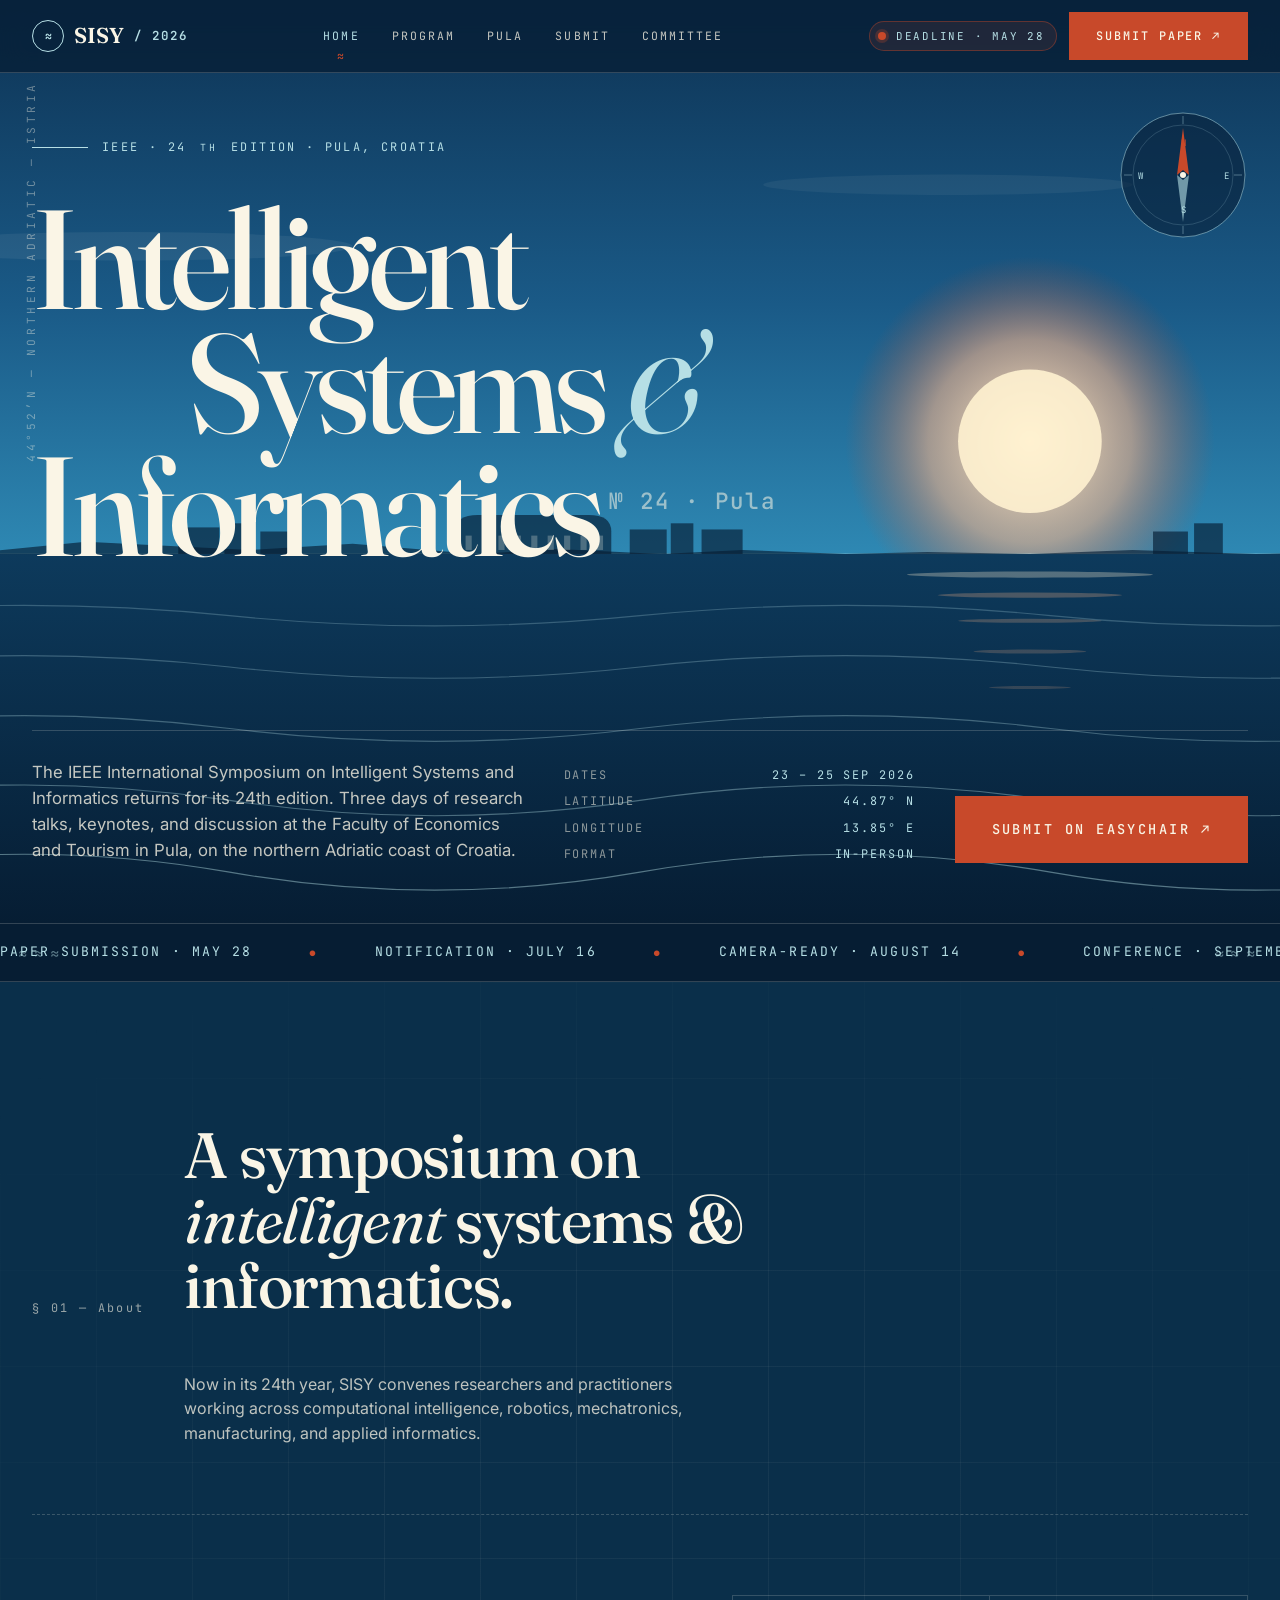
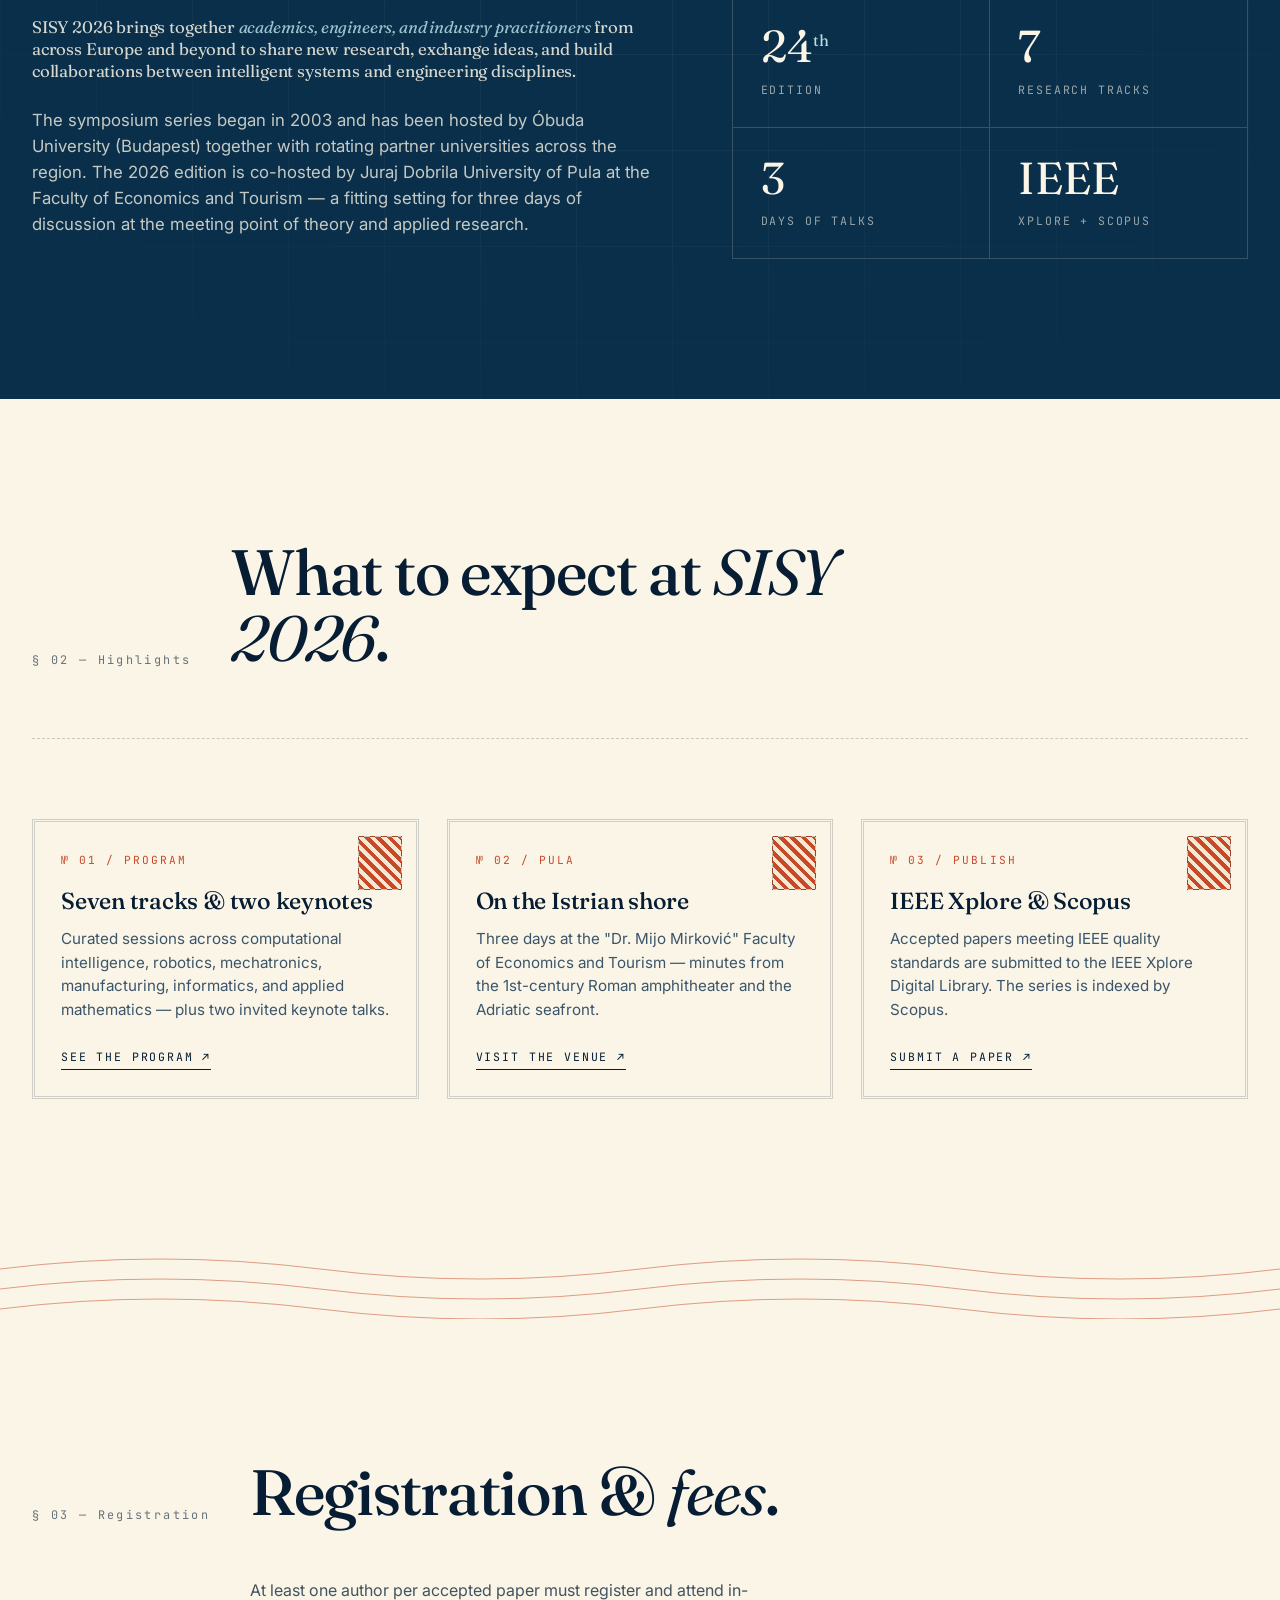
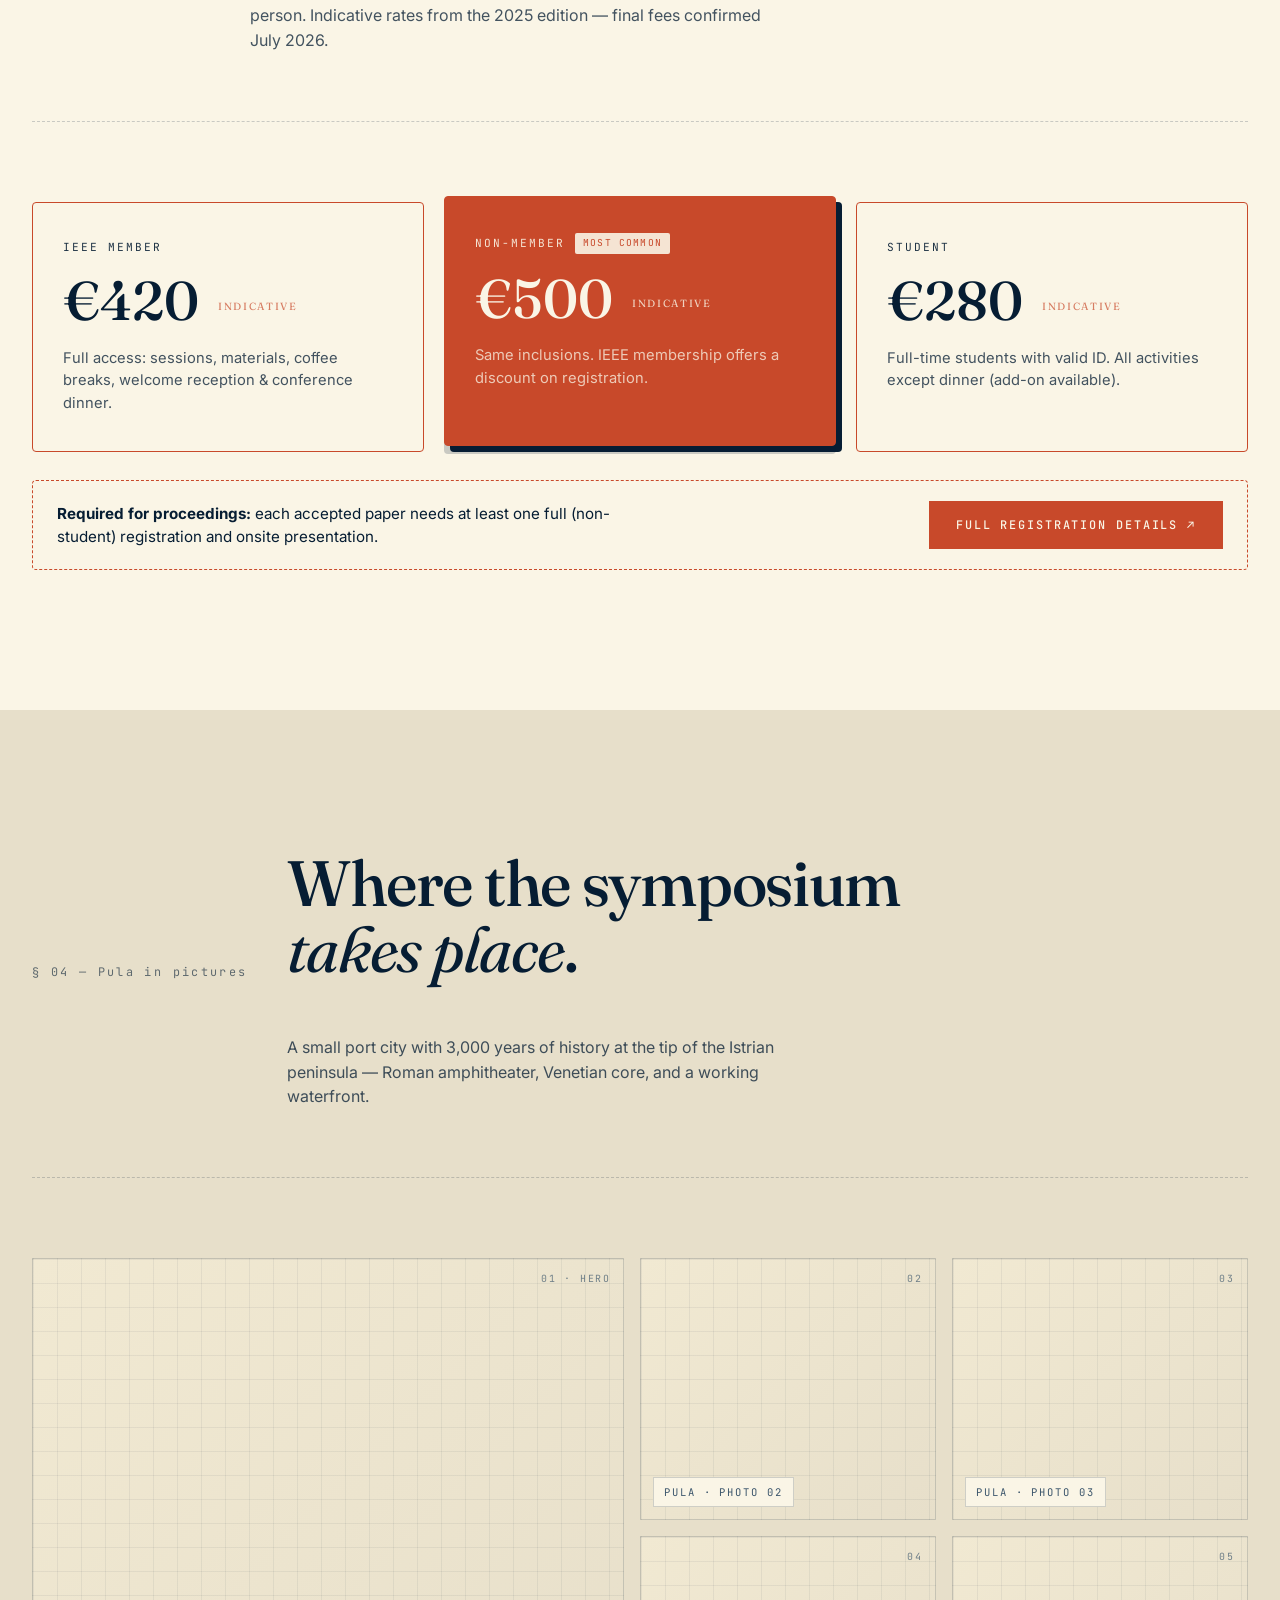
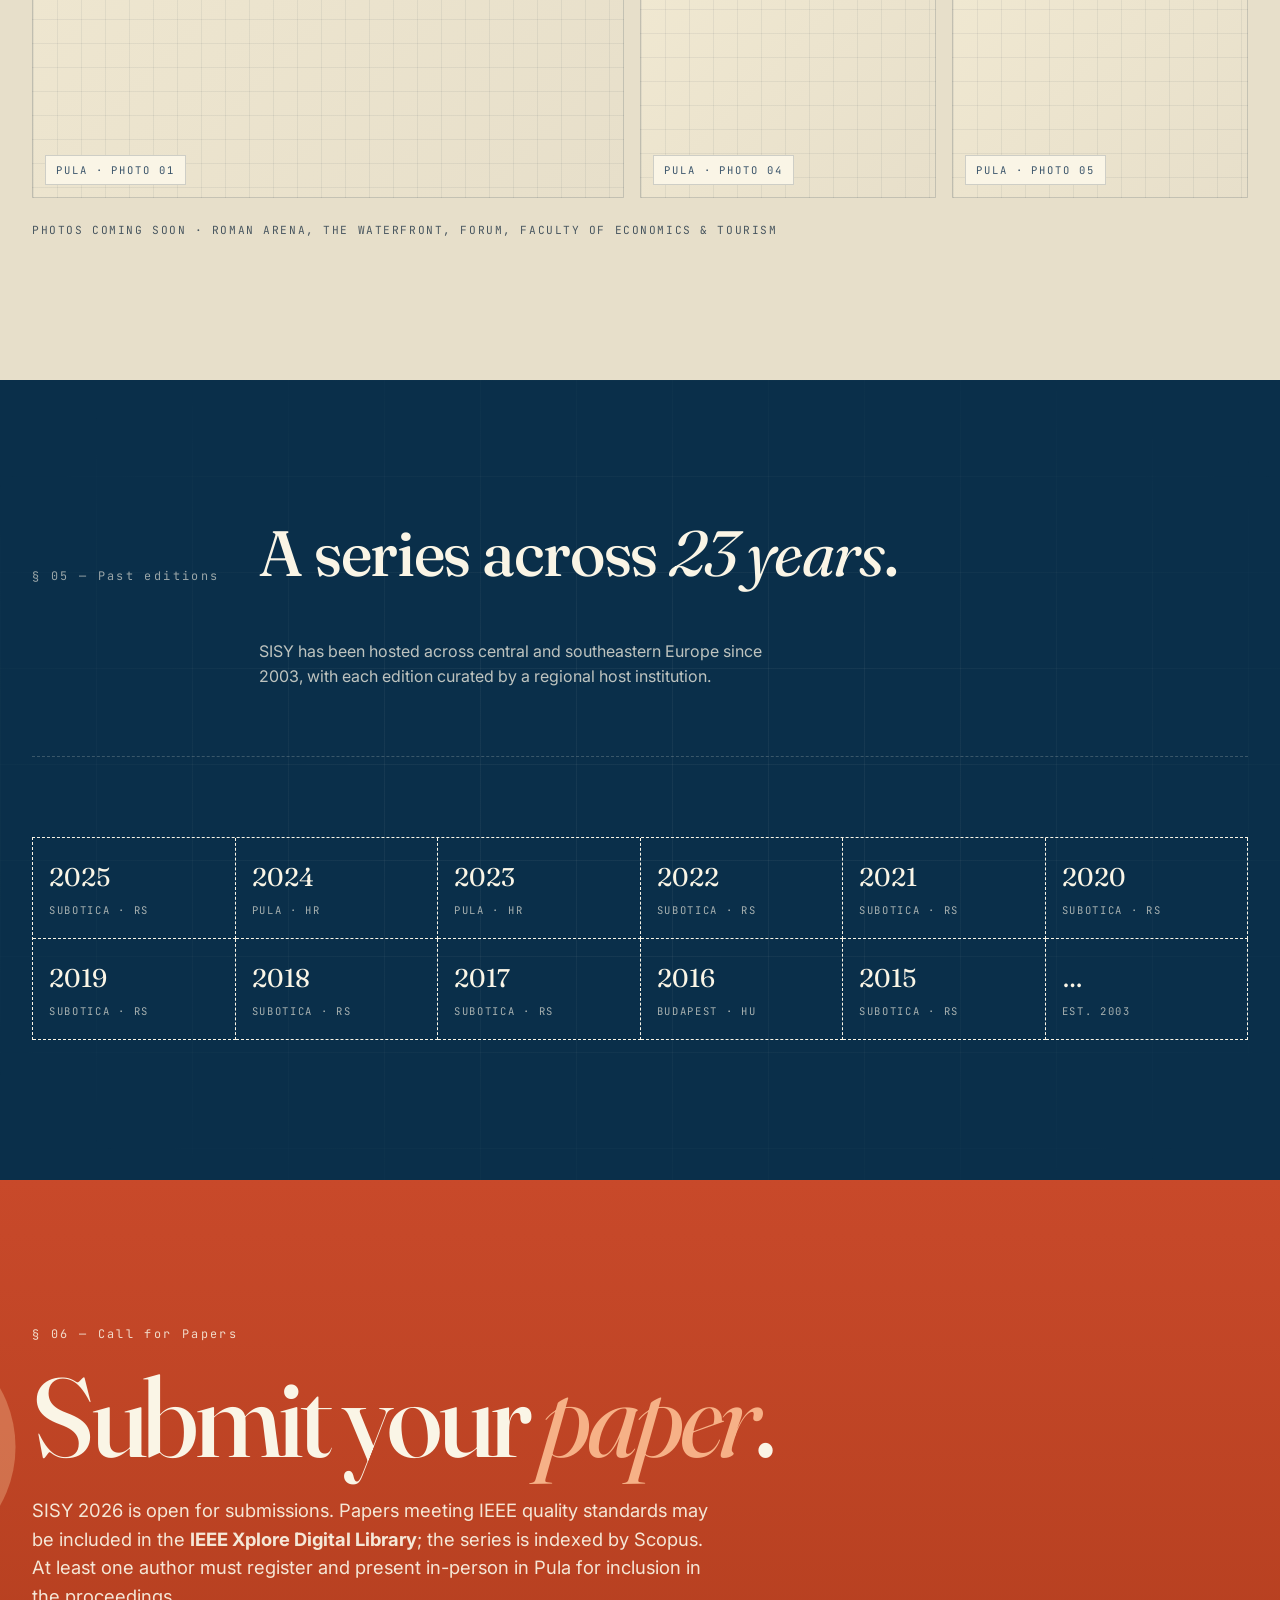
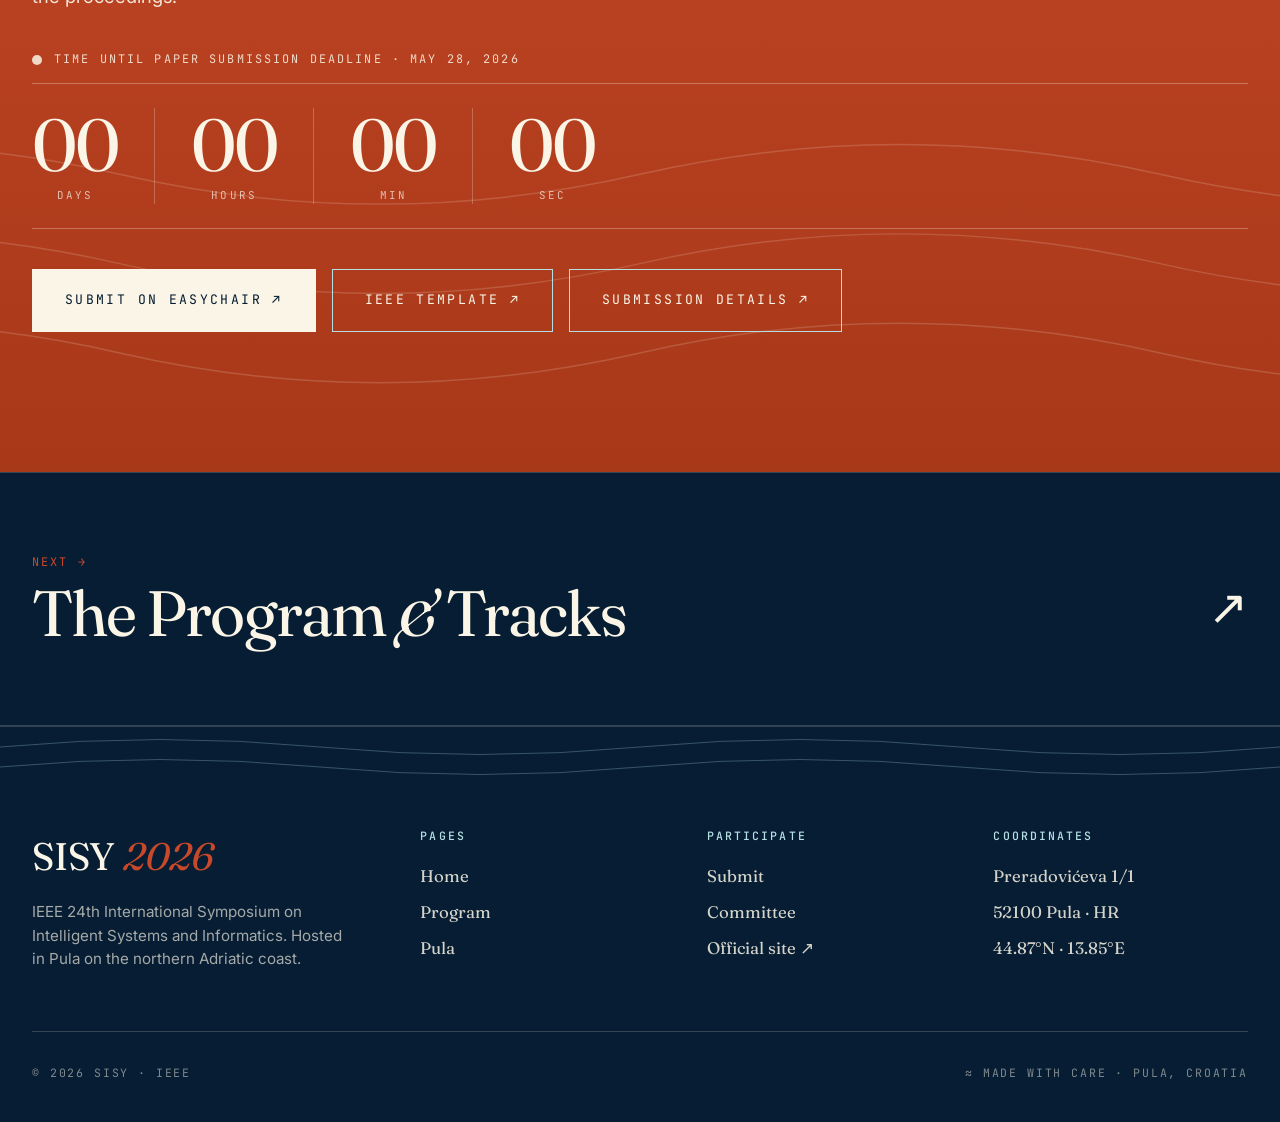
==== commit 5a6e6807: "Promote registration & fees, lower hero lede, add wave divider - Move registration section to top of" ====
--- a/index.html
+++ b/index.html
@@ -239,11 +239,45 @@
     </div>
   </section>
 
+  <div class="wave-divider" aria-hidden="true"></div>
+
+  <!-- REGISTRATION TEASER -->
+  <section class="section paper fees-feature">
+    <div class="container">
+      <div class="section-head">
+        <span class="section-num">§ 03 — Registration</span>
+        <h2>Registration &amp; <em>fees</em>.</h2>
+        <p class="lede">At least one author per accepted paper must register and attend in-person. Indicative rates from the 2025 edition — final fees confirmed July 2026.</p>
+      </div>
+      <div class="fees fees-lg">
+        <div class="fee">
+          <span class="tier">IEEE Member</span>
+          <div class="price">€420 <em>indicative</em></div>
+          <p>Full access: sessions, materials, coffee breaks, welcome reception &amp; conference dinner.</p>
+        </div>
+        <div class="fee featured">
+          <span class="tier">Non-member <span class="badge">Most common</span></span>
+          <div class="price">€500 <em>indicative</em></div>
+          <p>Same inclusions. IEEE membership offers a discount on registration.</p>
+        </div>
+        <div class="fee">
+          <span class="tier">Student</span>
+          <div class="price">€280 <em>indicative</em></div>
+          <p>Full-time students with valid ID. All activities except dinner (add-on available).</p>
+        </div>
+      </div>
+      <div class="fees-footnote">
+        <p><strong>Required for proceedings:</strong> each accepted paper needs at least one full (non-student) registration and onsite presentation.</p>
+        <a href="submit/#registration" class="btn cta">Full registration details ↗</a>
+      </div>
+    </div>
+  </section>
+
   <!-- PULA PHOTO GALLERY -->
   <section class="section sand">
     <div class="container">
       <div class="section-head">
-        <span class="section-num">§ 03 — Pula in pictures</span>
+        <span class="section-num">§ 04 — Pula in pictures</span>
         <h2>Where the symposium <em>takes place</em>.</h2>
         <p class="lede">A small port city with 3,000 years of history at the tip of the Istrian peninsula — Roman amphitheater, Venetian core, and a working waterfront.</p>
       </div>
@@ -277,7 +311,7 @@
   <section class="section deep">
     <div class="container">
       <div class="section-head">
-        <span class="section-num">§ 04 — Past editions</span>
+        <span class="section-num">§ 05 — Past editions</span>
         <h2>A series across <em>23 years</em>.</h2>
         <p class="lede">SISY has been hosted across central and southeastern Europe since 2003, with each edition curated by a regional host institution.</p>
       </div>
@@ -303,7 +337,7 @@
     <div class="container">
       <div class="cta-mega">
         <div>
-          <span class="section-num" style="opacity:0.85;">§ 05 — Call for Papers</span>
+          <span class="section-num" style="opacity:0.85;">§ 06 — Call for Papers</span>
           <h1 class="cta-headline">Submit your <em>paper</em>.</h1>
           <p class="cta-lede">SISY 2026 is open for submissions. Papers meeting IEEE quality standards may be included in the <strong>IEEE Xplore Digital Library</strong>; the series is indexed by Scopus. At least one author must register and present in-person in Pula for inclusion in the proceedings.</p>
 
--- a/styles.css
+++ b/styles.css
@@ -373,7 +373,7 @@
 }
 
 .hero-foot {
-  margin-top: 64px;
+  margin-top: clamp(120px, 18vh, 220px);
   padding-top: 28px;
   border-top: 1px solid var(--rule);
   display: grid;
@@ -1270,6 +1270,143 @@
   .fees { grid-template-columns: 1fr; }
   .fee { border-right: 0; border-bottom: 1px dashed currentColor; }
   .fee:last-child { border-bottom: 0; }
+}
+
+/* Wave divider (matches hero + 404 seascape lines) */
+.wave-divider {
+  height: 80px;
+  background: var(--paper);
+  background-image: url("data:image/svg+xml;utf8,<svg xmlns='http://www.w3.org/2000/svg' viewBox='0 0 1400 80' preserveAspectRatio='none'><g fill='none' stroke='%23c8492a' stroke-opacity='0.55' stroke-width='1'><path d='M0,30 Q175,10 350,30 T700,30 T1050,30 T1400,30'/><path d='M0,50 Q175,30 350,50 T700,50 T1050,50 T1400,50'/><path d='M0,70 Q175,50 350,70 T700,70 T1050,70 T1400,70'/></g></svg>");
+  background-size: 100% 100%;
+  background-repeat: no-repeat;
+}
+
+/* Promoted / large fees */
+.fees-lg {
+  border: 0;
+  gap: 20px;
+  margin-top: 32px;
+}
+.fees-lg .fee {
+  background: rgba(250, 245, 230, 0.06);
+  border: 1px solid currentColor;
+  border-right: 1px solid currentColor;
+  border-radius: 4px;
+  padding: 36px 30px;
+  gap: 18px;
+  position: relative;
+  transition: transform 0.25s ease, background 0.25s ease;
+}
+.fees-lg .fee:hover { transform: translateY(-3px); background: rgba(250, 245, 230, 0.1); }
+.fees-lg .fee.featured {
+  background: var(--paper);
+  color: var(--ink);
+  border-color: var(--paper);
+  box-shadow: 0 8px 0 rgba(6, 29, 51, 0.2), 6px 6px 0 var(--abyss);
+  transform: translateY(-6px);
+}
+.fees-lg .fee.featured:hover { transform: translateY(-10px); background: var(--paper); }
+.fees-lg .fee.featured .fee-includes li::before { color: var(--rust); }
+.fees-lg .fee.featured .price em { color: var(--rust); opacity: 0.85; }
+.fees-lg .fee.featured .tier .badge {
+  background: var(--rust);
+  color: var(--paper);
+}
+.fees-lg .fee .tier {
+  display: flex;
+  align-items: center;
+  gap: 10px;
+  flex-wrap: wrap;
+  opacity: 0.9;
+}
+.fees-lg .fee .tier .badge {
+  font-size: 0.6rem;
+  background: var(--rust);
+  color: var(--paper, #faf5e6);
+  padding: 3px 8px;
+  border-radius: 2px;
+  letter-spacing: 0.12em;
+}
+.fees-lg .fee .price {
+  font-size: 3.4rem;
+  font-weight: 500;
+}
+.fees-lg .fee .price em {
+  display: inline-block;
+  font-size: 0.65rem;
+  letter-spacing: 0.16em;
+  text-transform: uppercase;
+  margin-left: 8px;
+  vertical-align: middle;
+  opacity: 0.7;
+}
+.fee-includes {
+  list-style: none;
+  padding: 0;
+  margin: 0;
+  display: flex;
+  flex-direction: column;
+  gap: 6px;
+  font-size: 0.92rem;
+}
+.fee-includes li {
+  position: relative;
+  padding-left: 18px;
+  opacity: 0.88;
+}
+.fee-includes li::before {
+  content: "✓";
+  position: absolute;
+  left: 0;
+  color: var(--rust);
+  font-weight: 600;
+}
+.fee-note {
+  font-size: 0.82rem;
+  opacity: 0.7;
+  margin-top: auto;
+  padding-top: 8px;
+  border-top: 1px dashed currentColor;
+}
+.fees-footnote {
+  margin-top: 28px;
+  padding: 20px 24px;
+  border: 1px dashed currentColor;
+  border-radius: 4px;
+  display: flex;
+  align-items: center;
+  justify-content: space-between;
+  gap: 20px;
+  flex-wrap: wrap;
+}
+.fees-footnote p { margin: 0; font-size: 0.95rem; max-width: 60ch; }
+
+/* On white/paper section: orange borders, orange featured card */
+.fees-feature .fees-lg .fee {
+  background: var(--paper);
+  border-color: var(--rust);
+  border-right-color: var(--rust);
+}
+.fees-feature .fees-lg .fee:hover { background: rgba(200, 73, 42, 0.05); }
+.fees-feature .fees-lg .fee.featured {
+  background: var(--rust);
+  color: var(--paper);
+  border-color: var(--rust);
+}
+.fees-feature .fees-lg .fee.featured:hover { background: var(--rust); }
+.fees-feature .fees-lg .fee.featured .fee-includes li::before { color: var(--paper); }
+.fees-feature .fees-lg .fee.featured .price em { color: var(--paper); opacity: 0.8; }
+.fees-feature .fees-lg .fee.featured .tier .badge {
+  background: var(--paper);
+  color: var(--rust);
+}
+.fees-feature .fees-lg .fee.featured .fee-note { border-top-color: rgba(250, 245, 230, 0.4); }
+.fees-feature .fees-footnote { border-color: var(--rust); }
+@media (max-width: 720px) {
+  .fees-lg { grid-template-columns: 1fr; }
+  .fees-lg .fee { border-right: 1px solid currentColor; border-bottom: 1px solid currentColor; }
+  .fees-lg .fee .price { font-size: 2.8rem; }
+  .fees-footnote { flex-direction: column; align-items: flex-start; }
 }
 
 /* Day strip (program at a glance) */
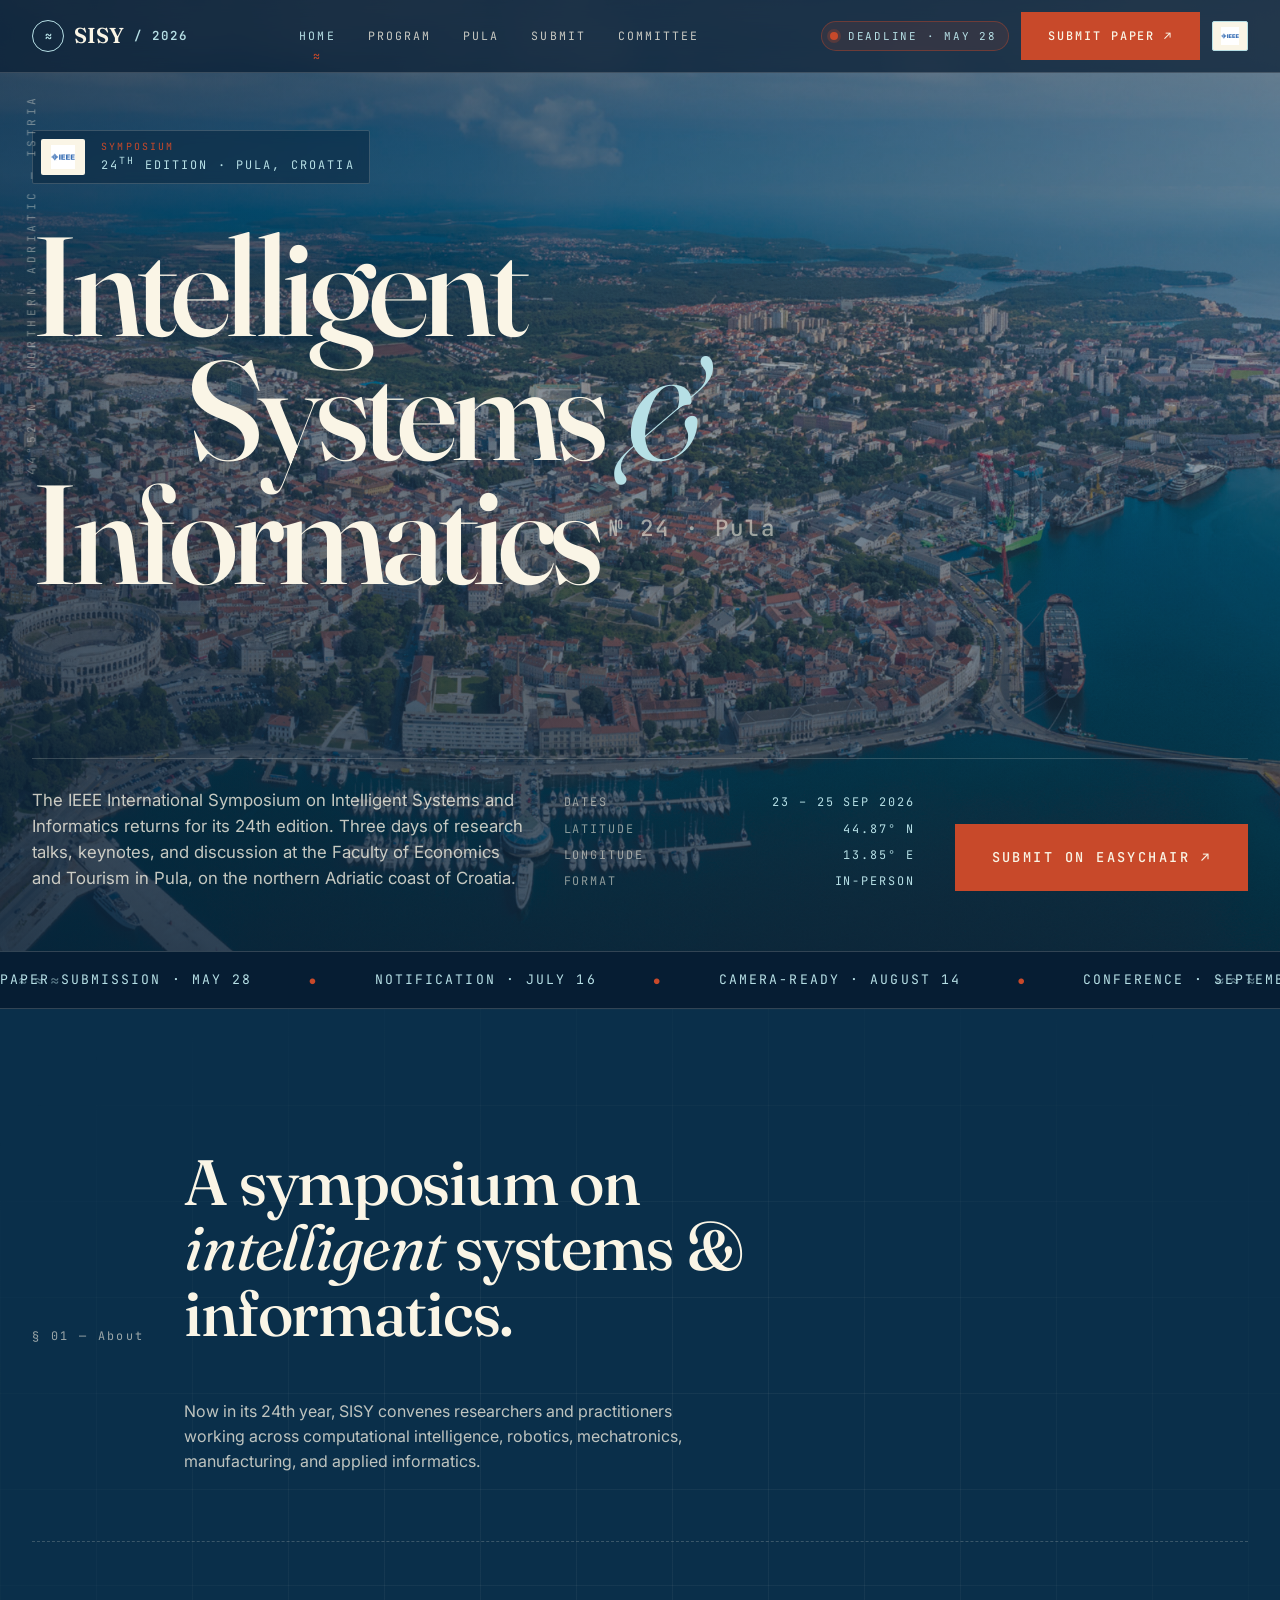
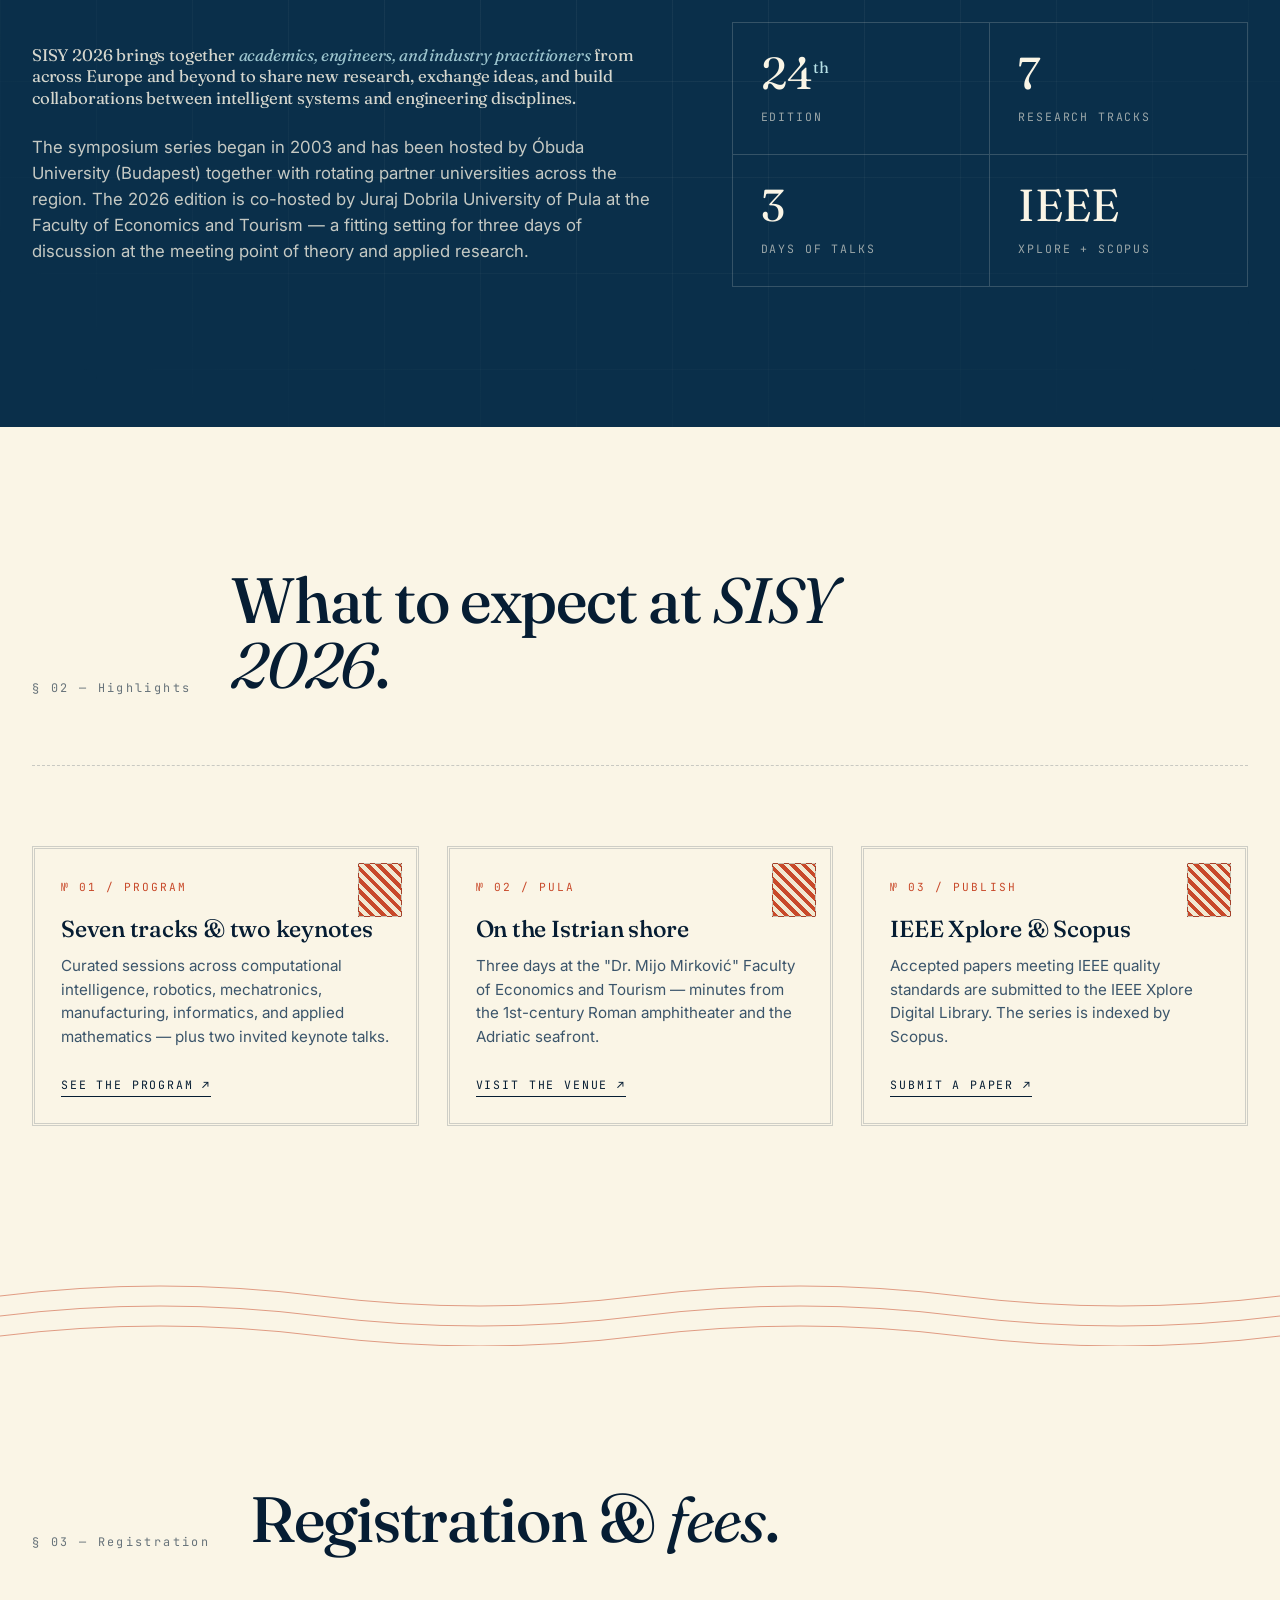
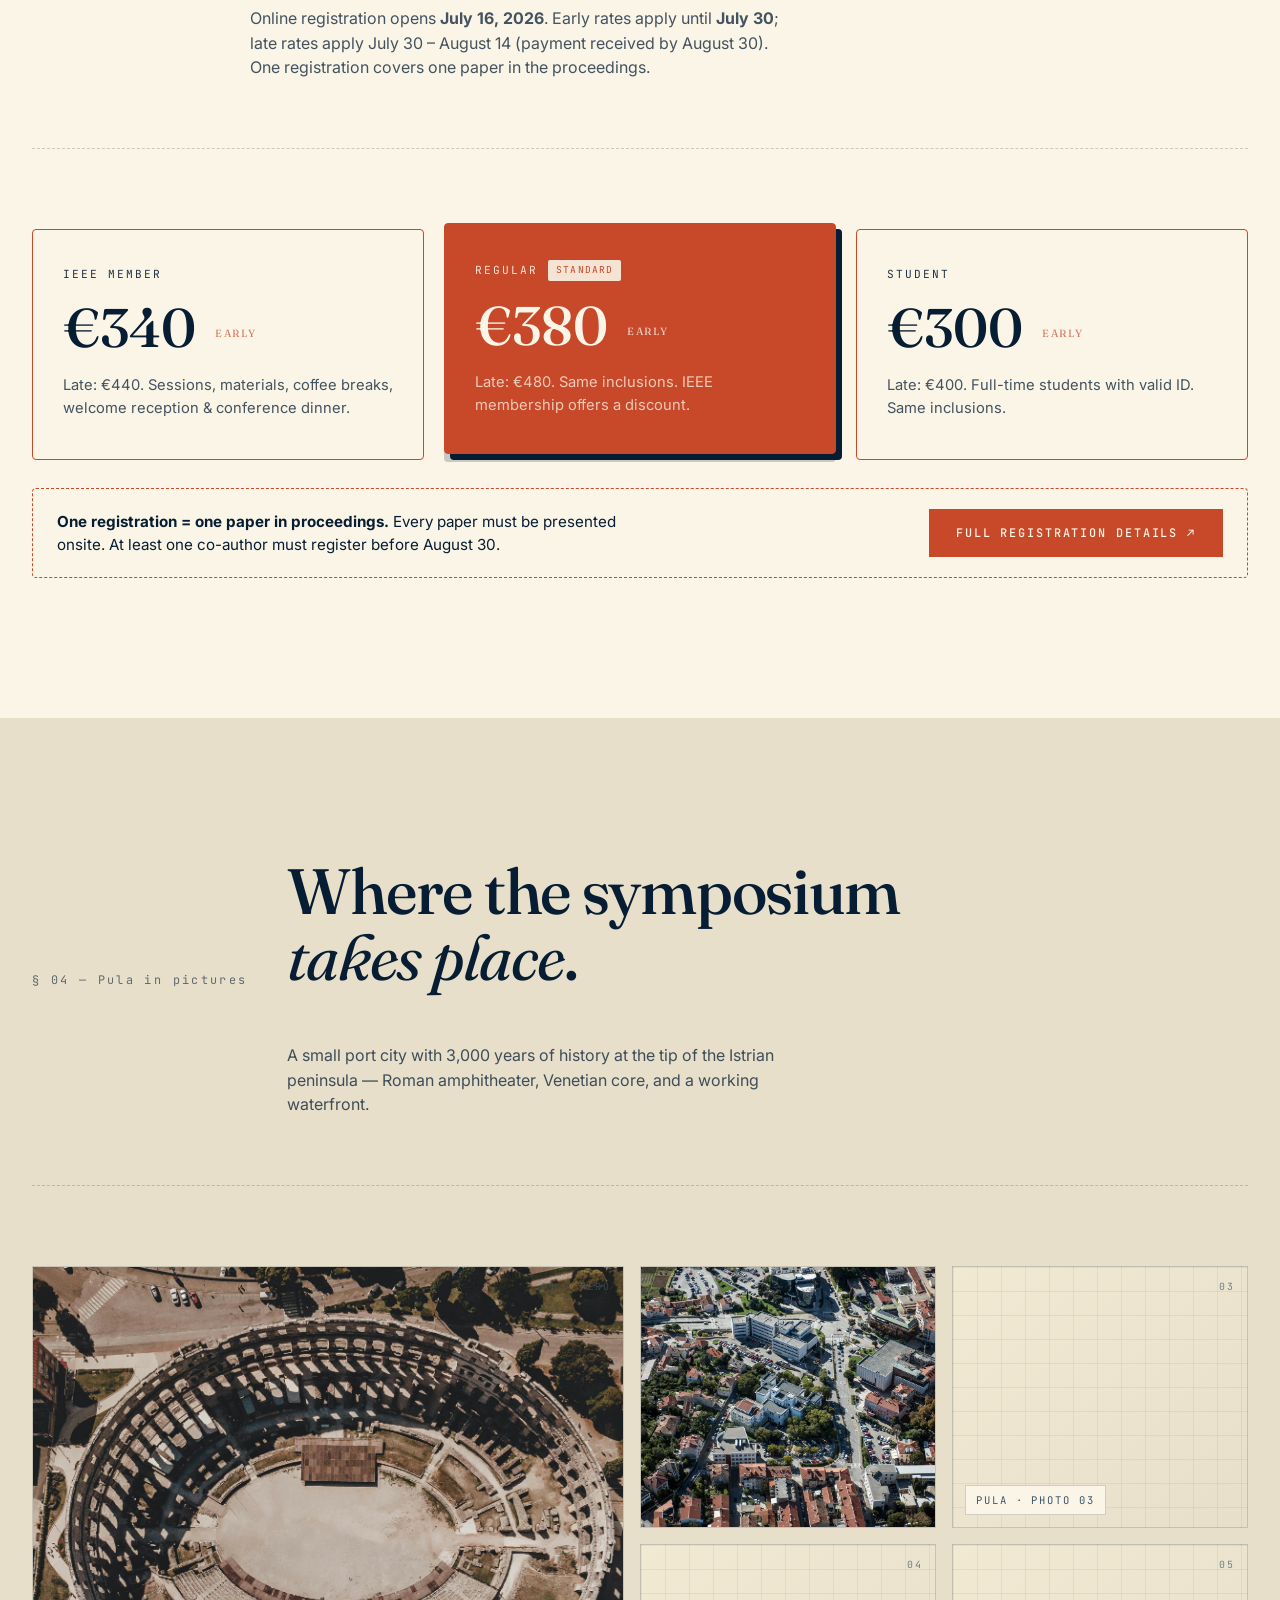
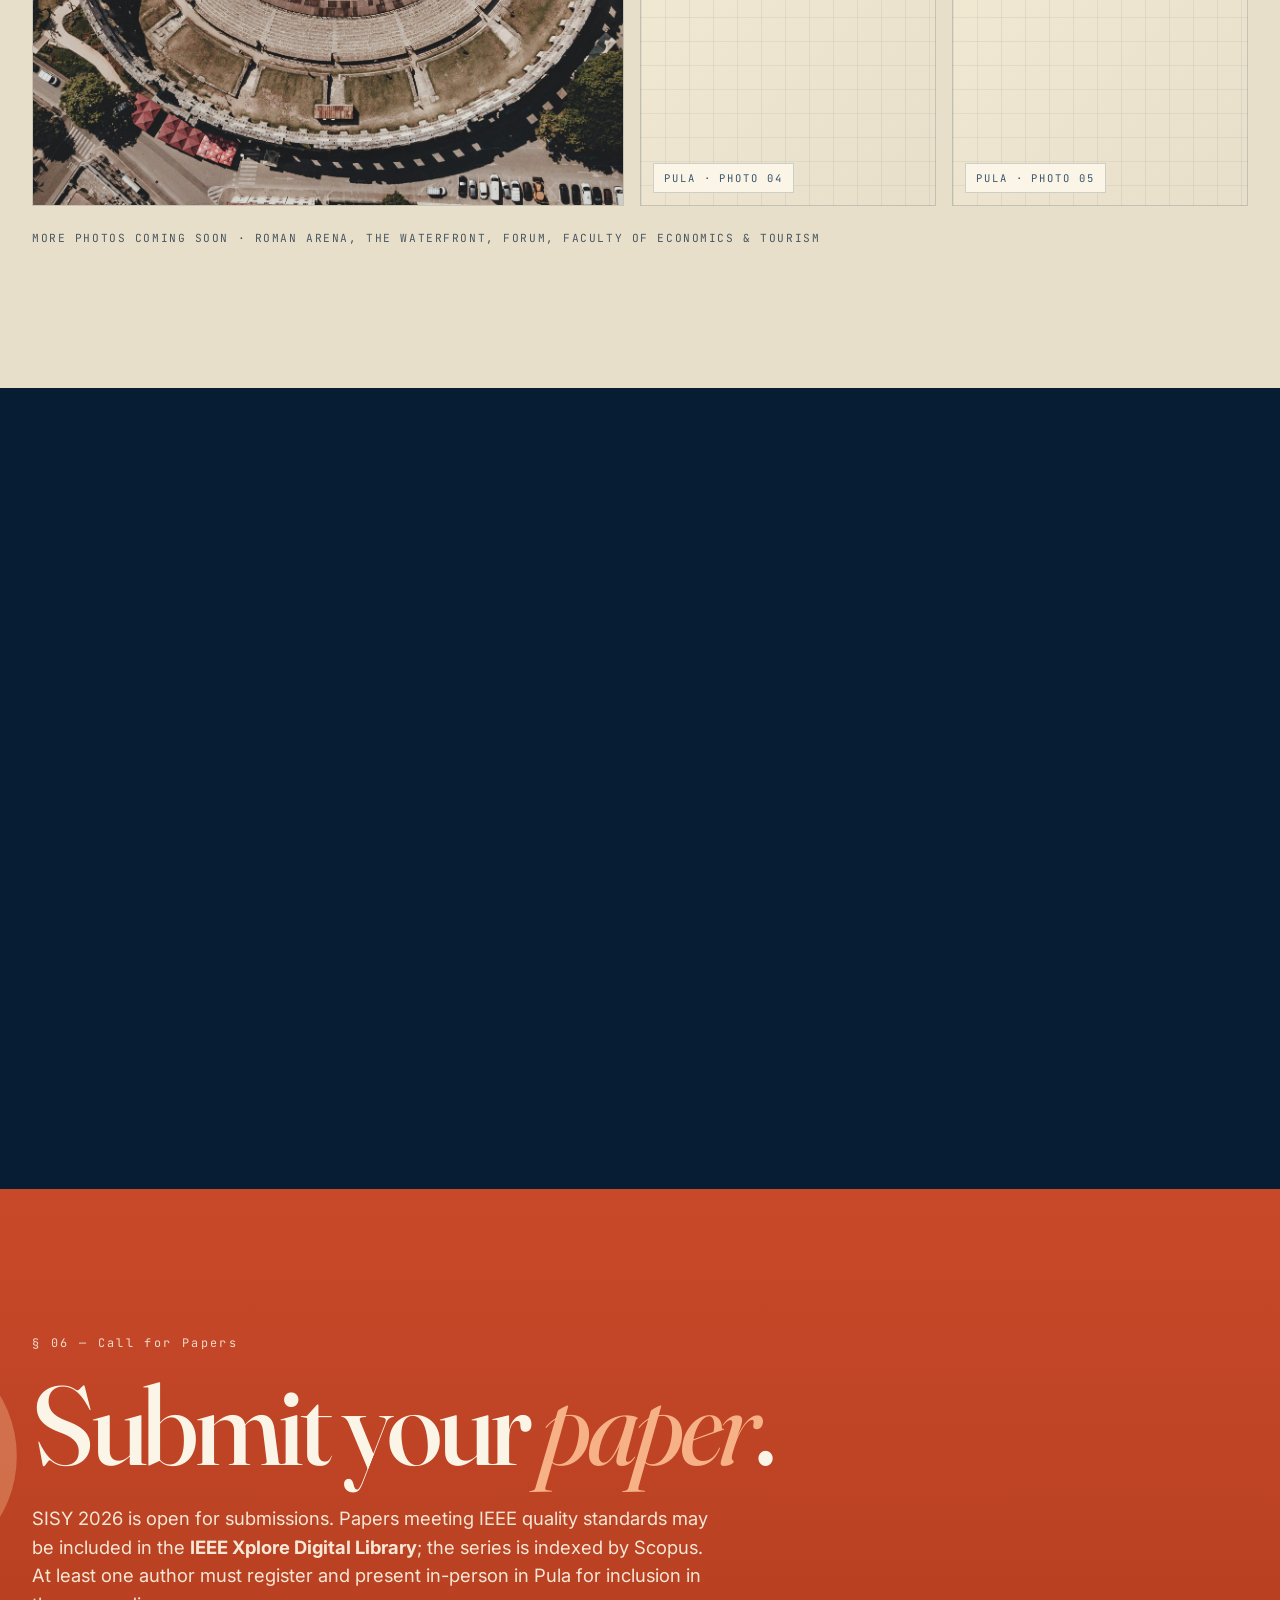
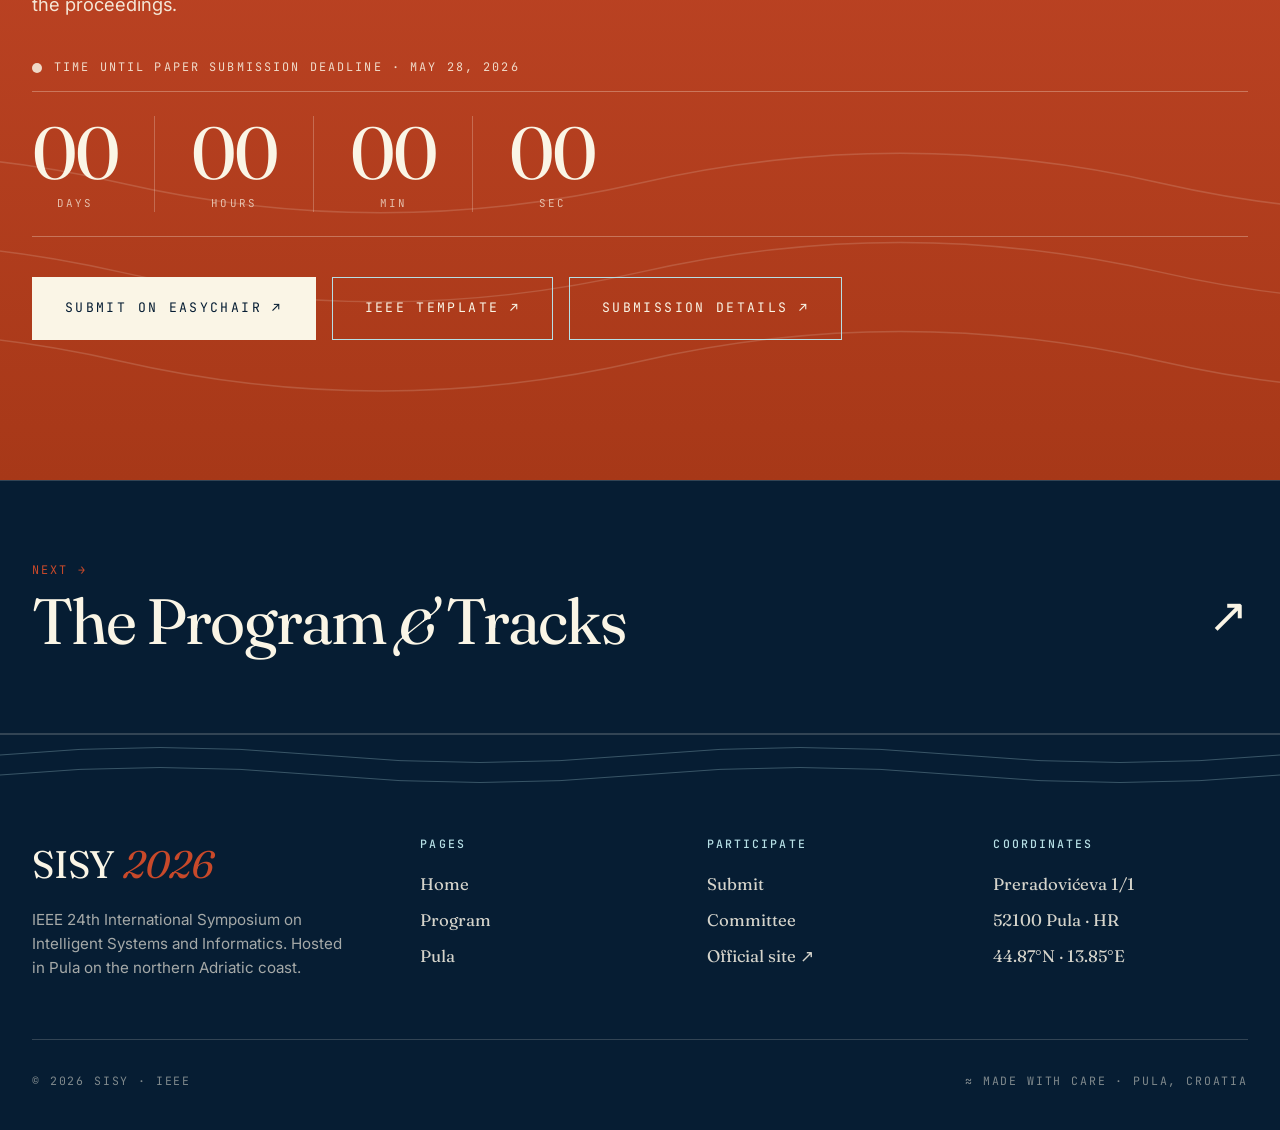
==== commit 7a3ce9de: "Swap hero seascape for Pula photo, add IEEE chip to navbar Replace the animated SVG hero with assets" ====
--- a/index.html
+++ b/index.html
@@ -37,6 +37,9 @@
     <div style="display:flex; gap:12px; align-items:center;">
       <span class="deadline-badge"><span class="dot"></span>Deadline · May 28</span>
       <a href="https://www.easychair.org/conferences/?conf=sisy2026" target="_blank" rel="noopener" class="btn cta">Submit Paper ↗</a>
+      <a href="https://www.ieee.org" target="_blank" rel="noopener" class="ieee-mark" aria-label="IEEE">
+        <img src="assets/ieee.svg" alt="IEEE" />
+      </a>
       <button class="menu-toggle" id="menuToggle">Menu</button>
     </div>
   </div>
@@ -47,96 +50,21 @@
   <!-- HERO -->
   <section class="hero">
     <div class="hero-seascape" aria-hidden="true">
-      <svg viewBox="0 0 1600 900" preserveAspectRatio="xMidYMid slice" xmlns="http://www.w3.org/2000/svg">
-        <defs>
-          <linearGradient id="sky" x1="0" y1="0" x2="0" y2="1">
-            <stop offset="0%" stop-color="#0d3253"/>
-            <stop offset="55%" stop-color="#1a5a87"/>
-            <stop offset="100%" stop-color="#2e88b3"/>
-          </linearGradient>
-          <linearGradient id="sea" x1="0" y1="0" x2="0" y2="1">
-            <stop offset="0%" stop-color="#0d3a5c"/>
-            <stop offset="100%" stop-color="#061d33"/>
-          </linearGradient>
-          <radialGradient id="sun" cx="50%" cy="50%" r="50%">
-            <stop offset="0%" stop-color="#fff2d1" stop-opacity="1"/>
-            <stop offset="55%" stop-color="#f6b187" stop-opacity="0.6"/>
-            <stop offset="100%" stop-color="#c8492a" stop-opacity="0"/>
-          </radialGradient>
-        </defs>
-        <rect width="1600" height="540" fill="url(#sky)"/>
-        <ellipse cx="300" cy="240" rx="220" ry="14" fill="#faf5e6" fill-opacity="0.06"/>
-        <ellipse cx="1100" cy="180" rx="180" ry="10" fill="#faf5e6" fill-opacity="0.05"/>
-        <circle cx="1180" cy="430" r="180" fill="url(#sun)"/>
-        <circle cx="1180" cy="430" r="70" fill="#fff2d1" fill-opacity="0.9"/>
-        <line x1="0" y1="540" x2="1600" y2="540" stroke="#b6dfe5" stroke-opacity="0.5" stroke-width="1"/>
-        <g fill="#061d33" fill-opacity="0.65">
-          <path d="M-20,540 L60,532 L160,538 L260,528 L420,536 L520,530 L640,540 L720,535 L820,540 L900,536 L1000,540 L1080,538 L1180,540 L1280,536 L1400,540 L1600,536 L1600,545 L-20,545 Z"/>
-          <g transform="translate(620,500)">
-            <path d="M0,40 L0,18 Q0,2 22,2 L130,2 Q152,2 152,18 L152,40 Z"/>
-            <rect x="10" y="22" width="6" height="14" fill="#faf5e6" fill-opacity="0.25"/>
-            <rect x="26" y="22" width="6" height="14" fill="#faf5e6" fill-opacity="0.25"/>
-            <rect x="42" y="22" width="6" height="14" fill="#faf5e6" fill-opacity="0.25"/>
-            <rect x="58" y="22" width="6" height="14" fill="#faf5e6" fill-opacity="0.25"/>
-            <rect x="74" y="22" width="6" height="14" fill="#faf5e6" fill-opacity="0.25"/>
-            <rect x="90" y="22" width="6" height="14" fill="#faf5e6" fill-opacity="0.25"/>
-            <rect x="106" y="22" width="6" height="14" fill="#faf5e6" fill-opacity="0.25"/>
-            <rect x="122" y="22" width="6" height="14" fill="#faf5e6" fill-opacity="0.25"/>
-            <rect x="138" y="22" width="6" height="14" fill="#faf5e6" fill-opacity="0.25"/>
-          </g>
-          <rect x="350" y="514" width="40" height="26"/>
-          <rect x="395" y="510" width="28" height="30"/>
-          <rect x="430" y="518" width="34" height="22"/>
-          <rect x="790" y="516" width="36" height="24"/>
-          <rect x="830" y="510" width="22" height="30"/>
-          <rect x="860" y="516" width="40" height="24"/>
-          <rect x="1300" y="518" width="34" height="22"/>
-          <rect x="1340" y="510" width="28" height="30"/>
-        </g>
-        <rect y="540" width="1600" height="360" fill="url(#sea)"/>
-        <g opacity="0.6">
-          <ellipse cx="1180" cy="560" rx="120" ry="3" fill="#fff2d1" fill-opacity="0.5"/>
-          <ellipse cx="1180" cy="580" rx="90"  ry="2.5" fill="#f6b187" fill-opacity="0.45"/>
-          <ellipse cx="1180" cy="605" rx="70"  ry="2"   fill="#f6b187" fill-opacity="0.4"/>
-          <ellipse cx="1180" cy="635" rx="55"  ry="2"   fill="#f6b187" fill-opacity="0.35"/>
-          <ellipse cx="1180" cy="670" rx="40"  ry="1.5" fill="#f6b187" fill-opacity="0.3"/>
-        </g>
-        <g fill="none" stroke="#b6dfe5" stroke-width="1.1">
-          <path d="M0,600 Q200,580 400,600 T800,600 T1200,600 T1600,600" stroke-opacity="0.25"/>
-          <path d="M0,650 Q200,628 400,650 T800,650 T1200,650 T1600,650" stroke-opacity="0.28"/>
-          <path d="M0,710 Q200,685 400,710 T800,710 T1200,710 T1600,710" stroke-opacity="0.32"/>
-          <path d="M0,780 Q200,750 400,780 T800,780 T1200,780 T1600,780" stroke-opacity="0.38"/>
-          <path d="M0,850 Q200,815 400,850 T800,850 T1200,850 T1600,850" stroke-opacity="0.45"/>
-        </g>
-      </svg>
+      <img src="assets/pula.png" alt="" class="hero-bg" />
+      <div class="hero-bg-overlay"></div>
     </div>
 
     <div class="lat-marker">44°52′N — Northern Adriatic — Istria</div>
 
-    <div class="compass" aria-hidden="true">
-      <svg viewBox="0 0 130 130" xmlns="http://www.w3.org/2000/svg">
-        <circle cx="65" cy="65" r="62" fill="rgba(6,29,51,0.55)" stroke="#b6dfe5" stroke-opacity="0.5"/>
-        <circle cx="65" cy="65" r="50" fill="none" stroke="#b6dfe5" stroke-opacity="0.18"/>
-        <g stroke="#b6dfe5" stroke-opacity="0.4">
-          <line x1="65" y1="6"  x2="65" y2="14"/>
-          <line x1="65" y1="116" x2="65" y2="124"/>
-          <line x1="6"  y1="65" x2="14" y2="65"/>
-          <line x1="116" y1="65" x2="124" y2="65"/>
-        </g>
-        <polygon points="65,18 71,65 65,60 59,65" fill="#c8492a"/>
-        <polygon points="65,112 71,65 65,70 59,65" fill="#b6dfe5" fill-opacity="0.6"/>
-        <circle cx="65" cy="65" r="3" fill="#faf5e6"/>
-        <text x="65" y="36" text-anchor="middle" font-family="JetBrains Mono, monospace" font-size="9" fill="#c8492a" font-weight="600">N</text>
-        <text x="65" y="103" text-anchor="middle" font-family="JetBrains Mono, monospace" font-size="9" fill="#b6dfe5">S</text>
-        <text x="22" y="69" text-anchor="middle" font-family="JetBrains Mono, monospace" font-size="9" fill="#b6dfe5">W</text>
-        <text x="108" y="69" text-anchor="middle" font-family="JetBrains Mono, monospace" font-size="9" fill="#b6dfe5">E</text>
-      </svg>
-    </div>
-
     <div class="container hero-inner">
-      <div class="hero-eyebrow">
-        <span class="bar"></span>
-        IEEE · 24<sup>th</sup> Edition · Pula, Croatia
+      <div class="hero-ieee-stamp">
+        <a href="https://www.ieee.org" target="_blank" rel="noopener" class="hero-ieee">
+          <img src="assets/ieee.svg" alt="IEEE" />
+        </a>
+        <div class="hero-ieee-text">
+          <span class="kicker">Symposium</span>
+          <span class="edition">24<sup>th</sup> Edition · Pula, Croatia</span>
+        </div>
       </div>
 
       <h1 class="hero-title">
@@ -247,27 +175,27 @@
       <div class="section-head">
         <span class="section-num">§ 03 — Registration</span>
         <h2>Registration &amp; <em>fees</em>.</h2>
-        <p class="lede">At least one author per accepted paper must register and attend in-person. Indicative rates from the 2025 edition — final fees confirmed July 2026.</p>
+        <p class="lede">Online registration opens <strong>July 16, 2026</strong>. Early rates apply until <strong>July 30</strong>; late rates apply July 30 – August 14 (payment received by August 30). One registration covers one paper in the proceedings.</p>
       </div>
       <div class="fees fees-lg">
         <div class="fee">
           <span class="tier">IEEE Member</span>
-          <div class="price">€420 <em>indicative</em></div>
-          <p>Full access: sessions, materials, coffee breaks, welcome reception &amp; conference dinner.</p>
+          <div class="price">€340 <em>early</em></div>
+          <p>Late: €440. Sessions, materials, coffee breaks, welcome reception &amp; conference dinner.</p>
         </div>
         <div class="fee featured">
-          <span class="tier">Non-member <span class="badge">Most common</span></span>
-          <div class="price">€500 <em>indicative</em></div>
-          <p>Same inclusions. IEEE membership offers a discount on registration.</p>
+          <span class="tier">Regular <span class="badge">Standard</span></span>
+          <div class="price">€380 <em>early</em></div>
+          <p>Late: €480. Same inclusions. IEEE membership offers a discount.</p>
         </div>
         <div class="fee">
           <span class="tier">Student</span>
-          <div class="price">€280 <em>indicative</em></div>
-          <p>Full-time students with valid ID. All activities except dinner (add-on available).</p>
+          <div class="price">€300 <em>early</em></div>
+          <p>Late: €400. Full-time students with valid ID. Same inclusions.</p>
         </div>
       </div>
       <div class="fees-footnote">
-        <p><strong>Required for proceedings:</strong> each accepted paper needs at least one full (non-student) registration and onsite presentation.</p>
+        <p><strong>One registration = one paper in proceedings.</strong> Every paper must be presented onsite. At least one co-author must register before August 30.</p>
         <a href="submit/#registration" class="btn cta">Full registration details ↗</a>
       </div>
     </div>
@@ -282,13 +210,13 @@
         <p class="lede">A small port city with 3,000 years of history at the tip of the Istrian peninsula — Roman amphitheater, Venetian core, and a working waterfront.</p>
       </div>
       <div class="gallery">
-        <div class="photo placeholder g1">
+        <div class="photo g1">
+          <img src="images/pula-01.jpg" alt="Pula" loading="lazy" />
           <span class="caption">01 · Hero</span>
-          <span class="label">Pula · Photo 01</span>
-        </div>
-        <div class="photo placeholder g2">
+        </div>
+        <div class="photo g2">
+          <img src="images/pula-02.jpg" alt="Pula" loading="lazy" />
           <span class="caption">02</span>
-          <span class="label">Pula · Photo 02</span>
         </div>
         <div class="photo placeholder g3">
           <span class="caption">03</span>
@@ -303,7 +231,7 @@
           <span class="label">Pula · Photo 05</span>
         </div>
       </div>
-      <p class="photo-caption" style="margin-top: 24px;">Photos coming soon · Roman arena, the waterfront, Forum, Faculty of Economics &amp; Tourism</p>
+      <p class="photo-caption" style="margin-top: 24px;">More photos coming soon · Roman arena, the waterfront, Forum, Faculty of Economics &amp; Tourism</p>
     </div>
   </section>
 
--- a/styles.css
+++ b/styles.css
@@ -41,6 +41,7 @@
 }
 
 .container { max-width: var(--max); margin: 0 auto; padding: 0 32px; }
+@media (max-width: 520px) { .container { padding: 0 18px; } }
 
 /* ===== Typography ===== */
 h1, h2, h3, h4 { margin: 0; line-height: 1.02; letter-spacing: -0.02em; }
@@ -307,11 +308,21 @@
   .cd-unit { padding: 0 18px; }
   .cd-num { font-size: 2.6rem; }
 }
+@media (max-width: 480px) {
+  .countdown { grid-template-columns: repeat(2, 1fr); justify-content: stretch; gap: 12px 0; }
+  .cd-unit { padding: 10px 8px; border-right: 0; border-bottom: 1px solid rgba(250,245,230,0.18); }
+  .cd-unit:nth-child(odd) { border-right: 1px solid rgba(250,245,230,0.18); }
+  .cd-unit:nth-last-child(-n+2) { border-bottom: 0; }
+  .cd-num { font-size: 2.2rem; }
+}
 
 .menu-toggle {
   display: none;
   background: none; border: 0;
   cursor: pointer;
+  padding: 10px 12px;
+  min-width: 44px;
+  min-height: 44px;
   color: var(--paper);
   font-family: 'JetBrains Mono', monospace;
   font-size: 0.78rem;
@@ -333,6 +344,105 @@
   z-index: 0;
 }
 .hero-seascape svg { width: 100%; height: 100%; display: block; }
+.hero-bg {
+  width: 100%;
+  height: 100%;
+  object-fit: cover;
+  object-position: center;
+  display: block;
+}
+.hero-bg-overlay {
+  position: absolute;
+  inset: 0;
+  background:
+    linear-gradient(180deg,
+      rgba(6, 29, 51, 0.55) 0%,
+      rgba(6, 29, 51, 0.35) 40%,
+      rgba(6, 29, 51, 0.75) 100%
+    ),
+    linear-gradient(90deg,
+      rgba(6, 29, 51, 0.45) 0%,
+      rgba(6, 29, 51, 0.1) 50%,
+      rgba(6, 29, 51, 0.0) 100%
+    );
+  pointer-events: none;
+}
+
+/* Hero SVG animations */
+#hero-sun-group {
+  transform-box: fill-box;
+  transform-origin: center;
+  will-change: transform, opacity;
+  animation: sunRise 1.8s cubic-bezier(0.16, 0.84, 0.32, 1) both;
+}
+#hero-reflections {
+  animation: reflRise 1.6s cubic-bezier(0.16, 0.84, 0.32, 1) 0.5s both;
+}
+#hero-waves {
+  animation: waveRise 1.4s cubic-bezier(0.16, 0.84, 0.32, 1) 0.7s both;
+}
+@keyframes sunRise {
+  0%   { transform: translate(40px, 320px) scale(0.45); opacity: 0; }
+  60%  { opacity: 1; }
+  100% { transform: translate(0, 0) scale(1); opacity: 1; }
+}
+@keyframes reflRise {
+  0%   { transform: translateY(60px); opacity: 0; }
+  100% { transform: translateY(0);    opacity: 0.6; }
+}
+@keyframes waveRise {
+  0%   { transform: translateY(30px); opacity: 0; }
+  100% { transform: translateY(0);    opacity: 1; }
+}
+.hero-rising-done #hero-sun-group { animation: none; }
+.hero-rising-done #hero-reflections { animation: none; }
+.hero-rising-done #hero-waves { animation: none; }
+#hero-sun-glow {
+  transform-box: fill-box;
+  transform-origin: center;
+  animation: sunBreathe 7s ease-in-out infinite;
+}
+#hero-sun-core {
+  transform-box: fill-box;
+  transform-origin: center;
+  animation: sunCorePulse 5s ease-in-out infinite;
+}
+@keyframes sunBreathe {
+  0%, 100% { transform: scale(1); opacity: 1; }
+  50%      { transform: scale(1.08); opacity: 0.92; }
+}
+@keyframes sunCorePulse {
+  0%, 100% { transform: scale(1); fill-opacity: 0.9; }
+  50%      { transform: scale(1.04); fill-opacity: 1; }
+}
+
+.hero-refl {
+  transform-box: fill-box;
+  transform-origin: center;
+  animation: reflShimmer 4.2s ease-in-out infinite;
+}
+.hero-refl.r1 { animation-duration: 4.2s; animation-delay: 0s; }
+.hero-refl.r2 { animation-duration: 5.0s; animation-delay: 0.3s; }
+.hero-refl.r3 { animation-duration: 4.6s; animation-delay: 0.8s; }
+.hero-refl.r4 { animation-duration: 5.4s; animation-delay: 0.5s; }
+.hero-refl.r5 { animation-duration: 4.8s; animation-delay: 1.1s; }
+@keyframes reflShimmer {
+  0%, 100% { transform: scaleX(1);    opacity: 1; }
+  50%      { transform: scaleX(0.78); opacity: 0.65; }
+}
+
+.hero-wave {
+  animation: waveDrift 9s ease-in-out infinite;
+}
+.hero-wave.w1 { animation-duration: 9s;  animation-delay: 0s; }
+.hero-wave.w2 { animation-duration: 11s; animation-delay: 0.6s; }
+.hero-wave.w3 { animation-duration: 8s;  animation-delay: 1.2s; }
+.hero-wave.w4 { animation-duration: 10s; animation-delay: 0.4s; }
+.hero-wave.w5 { animation-duration: 12s; animation-delay: 1.8s; }
+@keyframes waveDrift {
+  0%, 100% { transform: translateX(0)    translateY(0); }
+  50%      { transform: translateX(-30px) translateY(-3px); }
+}
 
 .hero-inner {
   position: relative;
@@ -355,9 +465,10 @@
 .hero-title {
   font-family: 'Fraunces', serif;
   font-weight: 500;
-  font-size: clamp(3.4rem, 11vw, 11rem);
+  font-size: clamp(2.6rem, 11vw, 11rem);
   line-height: 0.88;
   letter-spacing: -0.045em;
+  word-break: break-word;
 }
 .hero-title .row { display: block; }
 .hero-title .row.indent { padding-left: clamp(60px, 12vw, 220px); }
@@ -399,17 +510,73 @@
 .hero-meta .row .k { color: rgba(250,245,230,0.55); }
 .hero-meta .row .v { color: var(--foam); }
 
-/* Compass top-right */
-.compass {
-  position: absolute;
-  top: 110px;
-  right: 32px;
-  width: 130px;
-  height: 130px;
-  z-index: 3;
-}
-.compass svg { width: 100%; height: 100%; }
-@media (max-width: 880px) { .compass { display: none; } }
+/* IEEE logo (navbar chip) */
+.ieee-mark {
+  display: inline-flex;
+  align-items: center;
+  justify-content: center;
+  background: var(--paper);
+  padding: 5px 8px;
+  border: 1px solid var(--foam);
+  border-radius: 2px;
+  height: 30px;
+  transition: transform .2s, box-shadow .2s;
+}
+.ieee-mark img { height: 18px; width: auto; display: block; }
+.ieee-mark:hover {
+  transform: translate(-1px,-1px);
+  box-shadow: 3px 3px 0 var(--foam);
+}
+@media (max-width: 720px) { .ieee-mark { height: 26px; padding: 4px 6px; } .ieee-mark img { height: 16px; } }
+
+/* IEEE stamp in the hero */
+.hero-ieee-stamp {
+  display: inline-flex;
+  align-items: center;
+  gap: 16px;
+  margin-bottom: 40px;
+  padding: 8px 14px 8px 8px;
+  background: rgba(6, 29, 51, 0.45);
+  border: 1px solid var(--rule);
+  border-radius: 2px;
+  backdrop-filter: blur(6px);
+}
+.hero-ieee {
+  display: inline-flex;
+  align-items: center;
+  justify-content: center;
+  background: var(--paper);
+  padding: 6px 10px;
+  border-radius: 2px;
+  flex-shrink: 0;
+}
+.hero-ieee img { height: 24px; width: auto; display: block; }
+.hero-ieee-text {
+  display: flex;
+  flex-direction: column;
+  gap: 4px;
+  line-height: 1;
+}
+.hero-ieee-text .kicker {
+  font-family: 'JetBrains Mono', monospace;
+  font-size: 0.62rem;
+  letter-spacing: 0.22em;
+  text-transform: uppercase;
+  color: var(--rust);
+}
+.hero-ieee-text .edition {
+  font-family: 'JetBrains Mono', monospace;
+  font-size: 0.74rem;
+  letter-spacing: 0.18em;
+  text-transform: uppercase;
+  color: var(--foam);
+}
+@media (max-width: 720px) {
+  .hero-ieee-stamp { gap: 12px; margin-bottom: 28px; }
+  .hero-ieee img { height: 18px; }
+  .hero-ieee-text .kicker { font-size: 0.58rem; }
+  .hero-ieee-text .edition { font-size: 0.66rem; letter-spacing: 0.14em; }
+}
 
 /* Latitude marker on left side */
 .lat-marker {
@@ -1237,6 +1404,40 @@
   .committee .person { grid-template-columns: 1fr; gap: 6px; }
 }
 
+/* Technical Program Committee — compact multi-column */
+.tpc-list {
+  list-style: none;
+  padding: 0;
+  margin: 0;
+  columns: 2;
+  column-gap: 48px;
+  column-rule: 1px dashed var(--rule-d);
+}
+.tpc-list li {
+  break-inside: avoid;
+  padding: 14px 0;
+  border-bottom: 1px dashed var(--rule-d);
+  display: flex;
+  flex-direction: column;
+  gap: 2px;
+}
+.tpc-list .n {
+  font-family: 'Fraunces', serif;
+  font-size: 1.05rem;
+  line-height: 1.25;
+  color: var(--ink);
+}
+.tpc-list .a {
+  font-family: 'JetBrains Mono', monospace;
+  font-size: 0.7rem;
+  letter-spacing: 0.12em;
+  text-transform: uppercase;
+  color: var(--ink-soft);
+}
+@media (max-width: 720px) {
+  .tpc-list { columns: 1; }
+}
+
 /* Fees / pricing table */
 .fees {
   display: grid;
@@ -1402,6 +1603,92 @@
 }
 .fees-feature .fees-lg .fee.featured .fee-note { border-top-color: rgba(250, 245, 230, 0.4); }
 .fees-feature .fees-footnote { border-color: var(--rust); }
+
+/* Fee group (Early / Late) */
+.fees-group { margin-top: 32px; }
+.fees-group + .fees-group { margin-top: 48px; }
+.fees-group-head {
+  display: flex;
+  align-items: baseline;
+  gap: 16px;
+  flex-wrap: wrap;
+  margin-bottom: 16px;
+  padding-bottom: 14px;
+  border-bottom: 1px dashed var(--rust);
+}
+.fees-group-head .tag {
+  font-family: 'JetBrains Mono', monospace;
+  font-size: 0.7rem;
+  letter-spacing: 0.18em;
+  text-transform: uppercase;
+  background: var(--rust);
+  color: var(--paper);
+  padding: 4px 10px;
+  border-radius: 2px;
+}
+.fees-group-head .tag-late {
+  background: transparent;
+  color: var(--rust);
+  border: 1px solid var(--rust);
+}
+.fees-group-head h3 {
+  font-family: 'Fraunces', serif;
+  font-size: clamp(1.2rem, 2vw, 1.6rem);
+  font-weight: 500;
+}
+.fees-group-head h3 em { color: var(--rust); font-style: italic; }
+.fees-group-head .muted {
+  font-family: 'JetBrains Mono', monospace;
+  font-size: 0.72rem;
+  letter-spacing: 0.14em;
+  text-transform: uppercase;
+  opacity: 0.6;
+  margin-left: 4px;
+}
+.fees-late .fee { padding: 24px 22px; }
+.fees-late .fee .price { font-size: 2.6rem; }
+
+/* Registration rules */
+.reg-rules {
+  margin-top: 48px;
+  padding: 28px 32px;
+  background: var(--paper);
+  border: 1px solid var(--rule-d);
+}
+.reg-rules h3 {
+  font-family: 'JetBrains Mono', monospace;
+  font-size: 0.78rem;
+  letter-spacing: 0.18em;
+  text-transform: uppercase;
+  color: var(--rust);
+  margin-bottom: 18px;
+}
+.reg-rules ul {
+  list-style: none;
+  padding: 0;
+  margin: 0;
+  display: flex;
+  flex-direction: column;
+  gap: 14px;
+}
+.reg-rules li {
+  padding-left: 22px;
+  position: relative;
+  font-size: 0.98rem;
+  line-height: 1.55;
+  color: var(--ink);
+}
+.reg-rules li::before {
+  content: "→";
+  position: absolute;
+  left: 0;
+  color: var(--rust);
+  font-weight: 600;
+}
+@media (max-width: 720px) {
+  .fees-late { grid-template-columns: 1fr; }
+  .reg-rules { padding: 22px 18px; }
+}
 @media (max-width: 720px) {
   .fees-lg { grid-template-columns: 1fr; }
   .fees-lg .fee { border-right: 1px solid currentColor; border-bottom: 1px solid currentColor; }
@@ -1574,7 +1861,10 @@
     border-top: 1px solid var(--rule);
     border-bottom: 1px solid var(--rule);
     gap: 18px;
+    max-height: calc(100vh - 72px);
+    overflow-y: auto;
   }
+  .topbar.open .nav-links a { font-size: 0.9rem; padding: 12px 0; }
   .section { padding: 90px 0; }
   .section-head { grid-template-columns: 1fr; gap: 16px; margin-bottom: 56px; }
   .section-head .lede { grid-column: 1; }
@@ -1589,7 +1879,32 @@
   .page-head { padding: 130px 0 80px; }
   .tide-items { grid-template-columns: 1fr; }
 }
+@media (max-width: 720px) {
+  .topbar .btn.cta { display: none; }
+  .topbar-inner { gap: 16px; }
+  .tide::before, .tide::after { display: none; }
+  .page-meta { gap: 18px 24px; margin-top: 36px; }
+  .hero-title .num { display: block; margin-left: 0; margin-top: 10px; }
+  .hero-meta .row { flex-direction: column; gap: 4px; align-items: flex-start; }
+  .btn.cta-lg { padding: 16px 22px; font-size: 0.78rem; }
+  .cta-actions-row .btn { padding: 16px 22px; font-size: 0.76rem; }
+  .gallery .photo { aspect-ratio: 4/3; height: auto; }
+  .fees-feature .fees-lg .fee.featured { transform: none; box-shadow: 4px 4px 0 var(--abyss); }
+}
 @media (max-width: 520px) {
   .register { grid-template-columns: 1fr; }
   .footer-top { grid-template-columns: 1fr; }
-}
+  .section { padding: 64px 0; }
+  .section-head { margin-bottom: 36px; }
+  .footer { padding: 72px 0 32px; }
+}
+
+@media (prefers-reduced-motion: reduce) {
+  *, *::before, *::after {
+    animation-duration: 0.001ms !important;
+    animation-iteration-count: 1 !important;
+    transition-duration: 0.001ms !important;
+    scroll-behavior: auto !important;
+  }
+  .tide-track { animation: none; }
+}
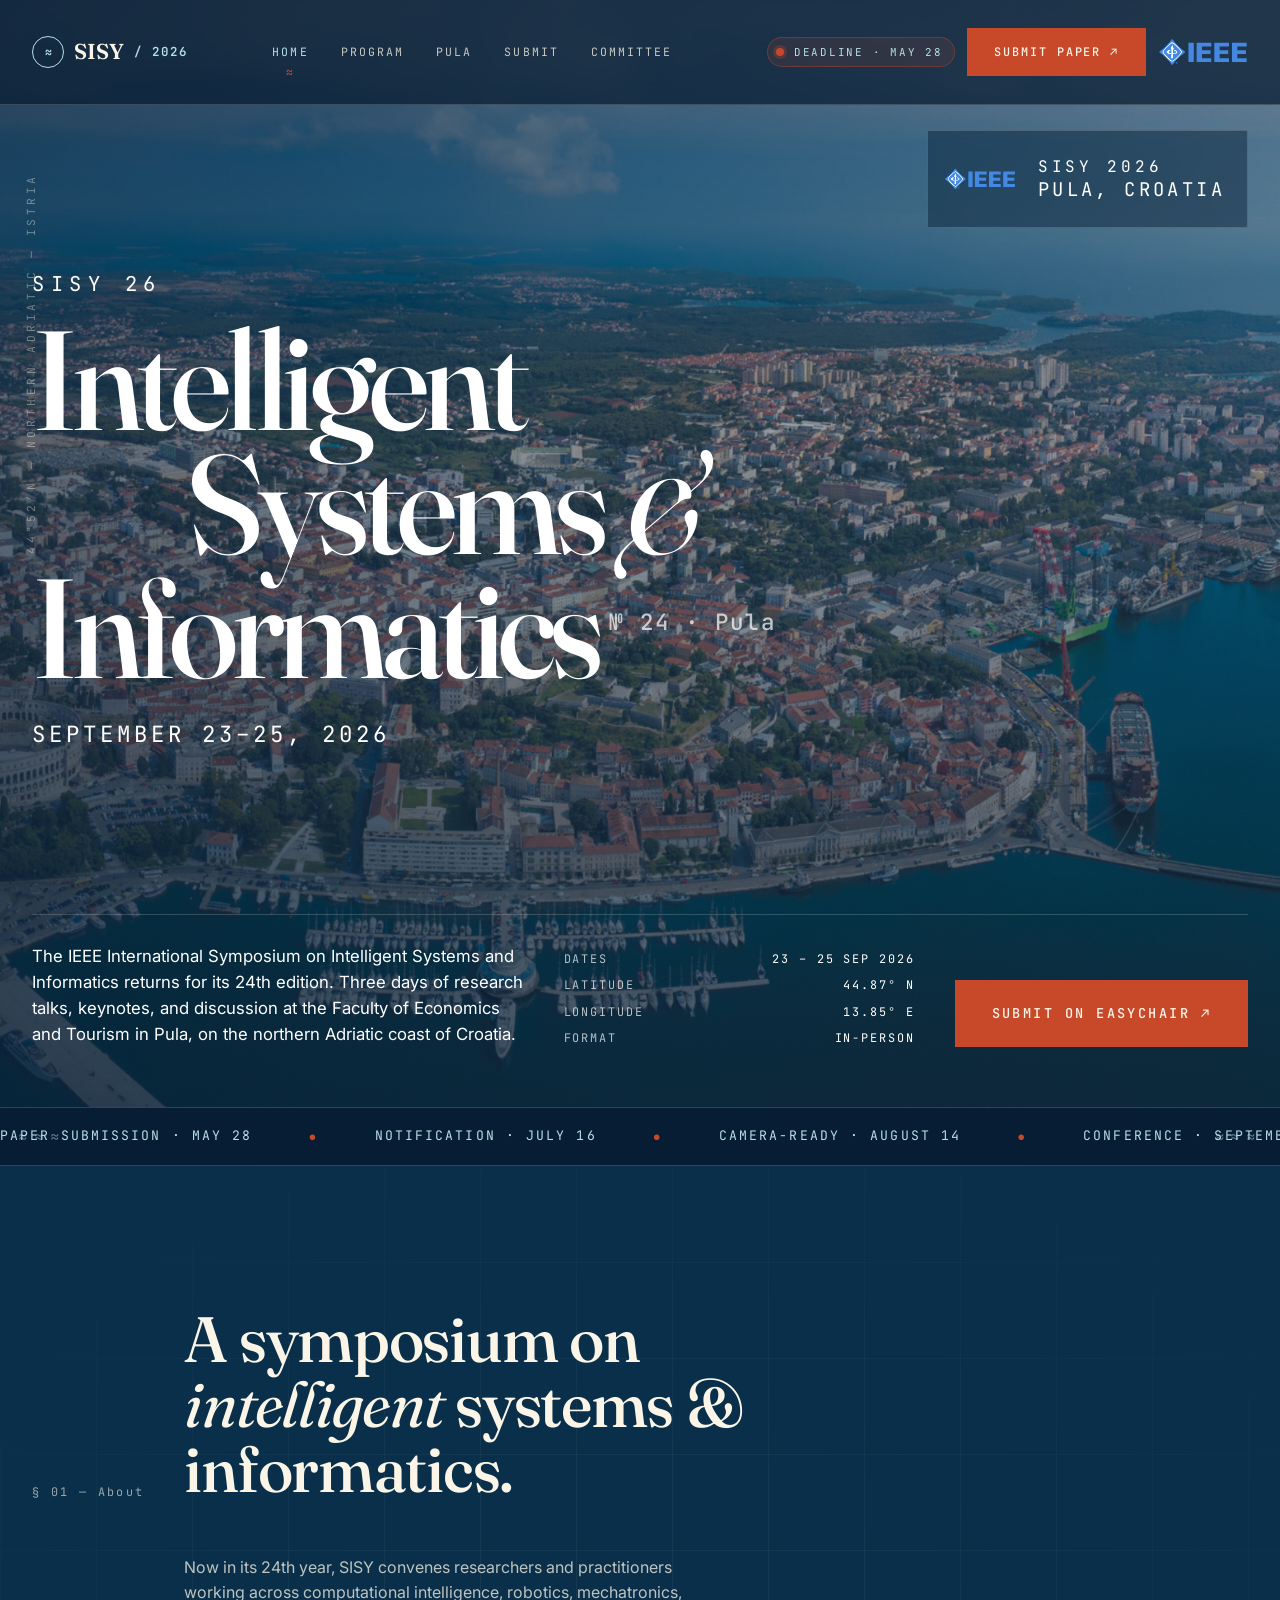
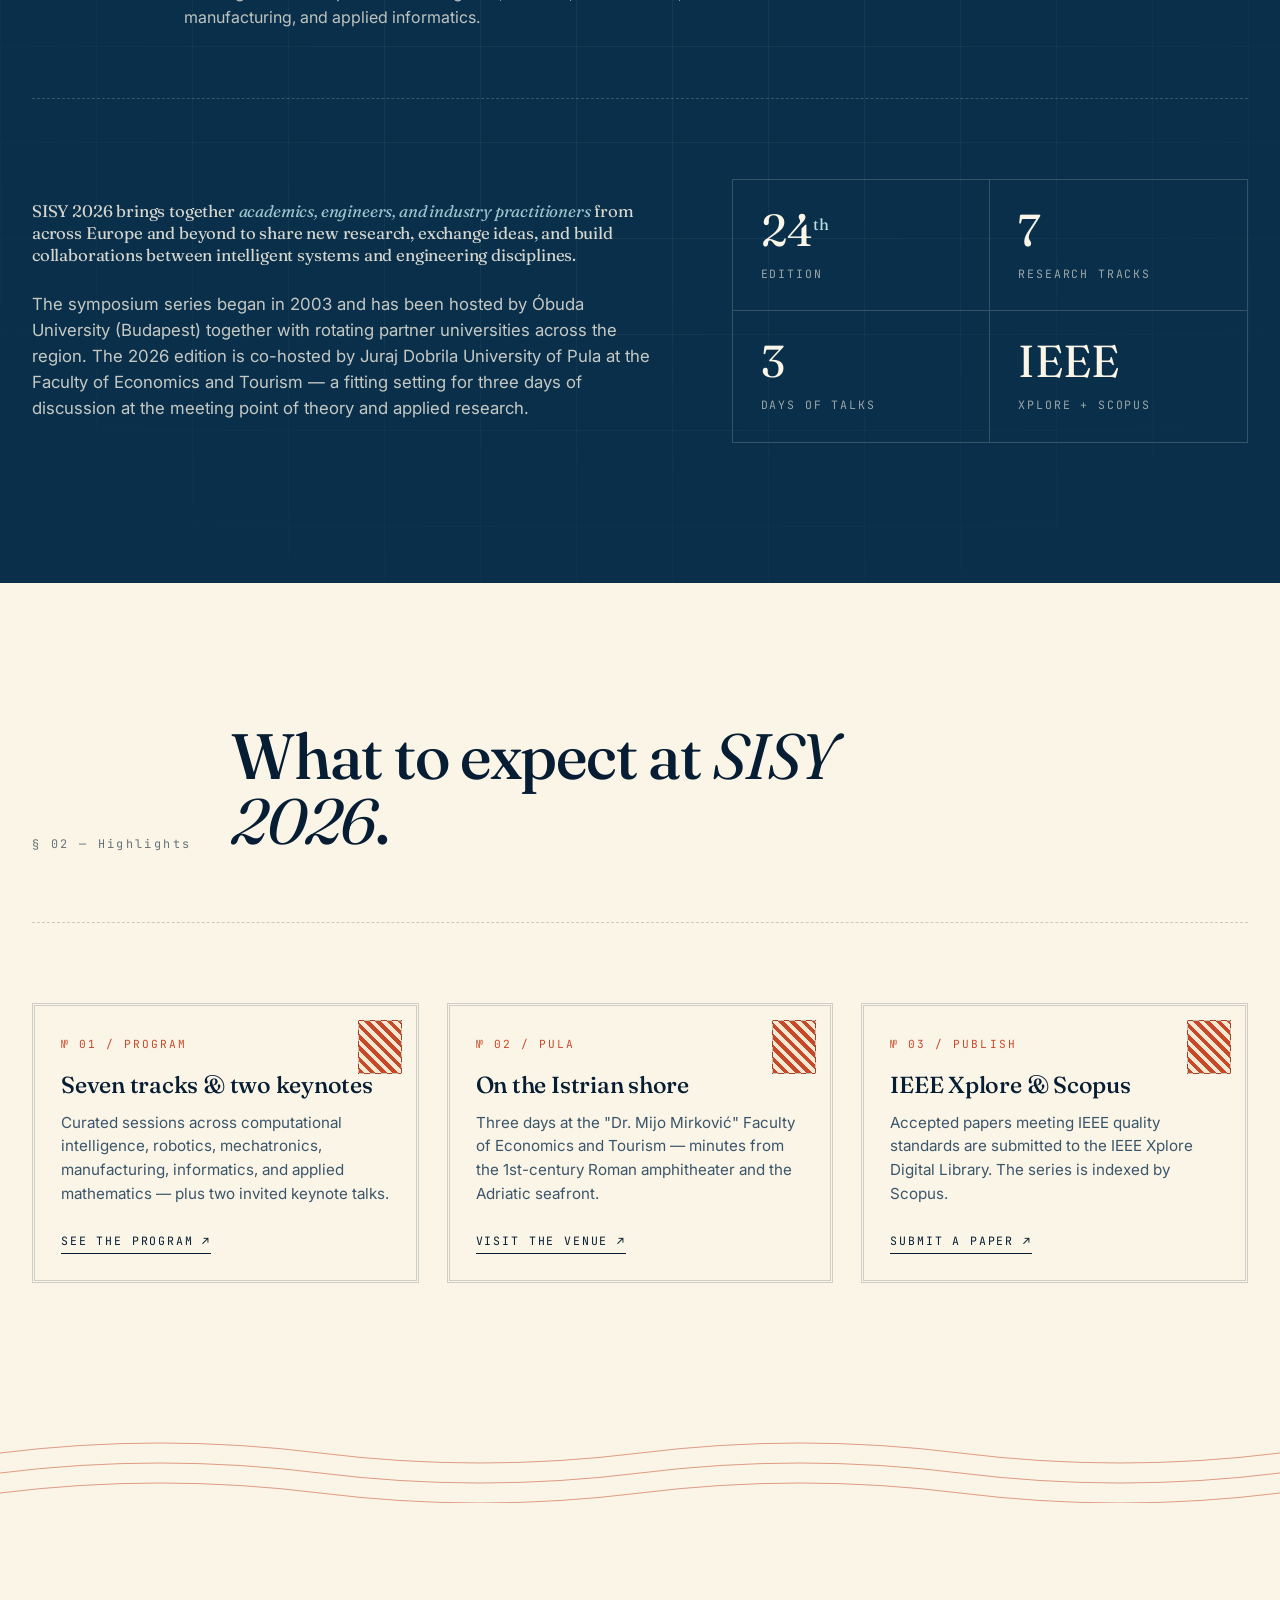
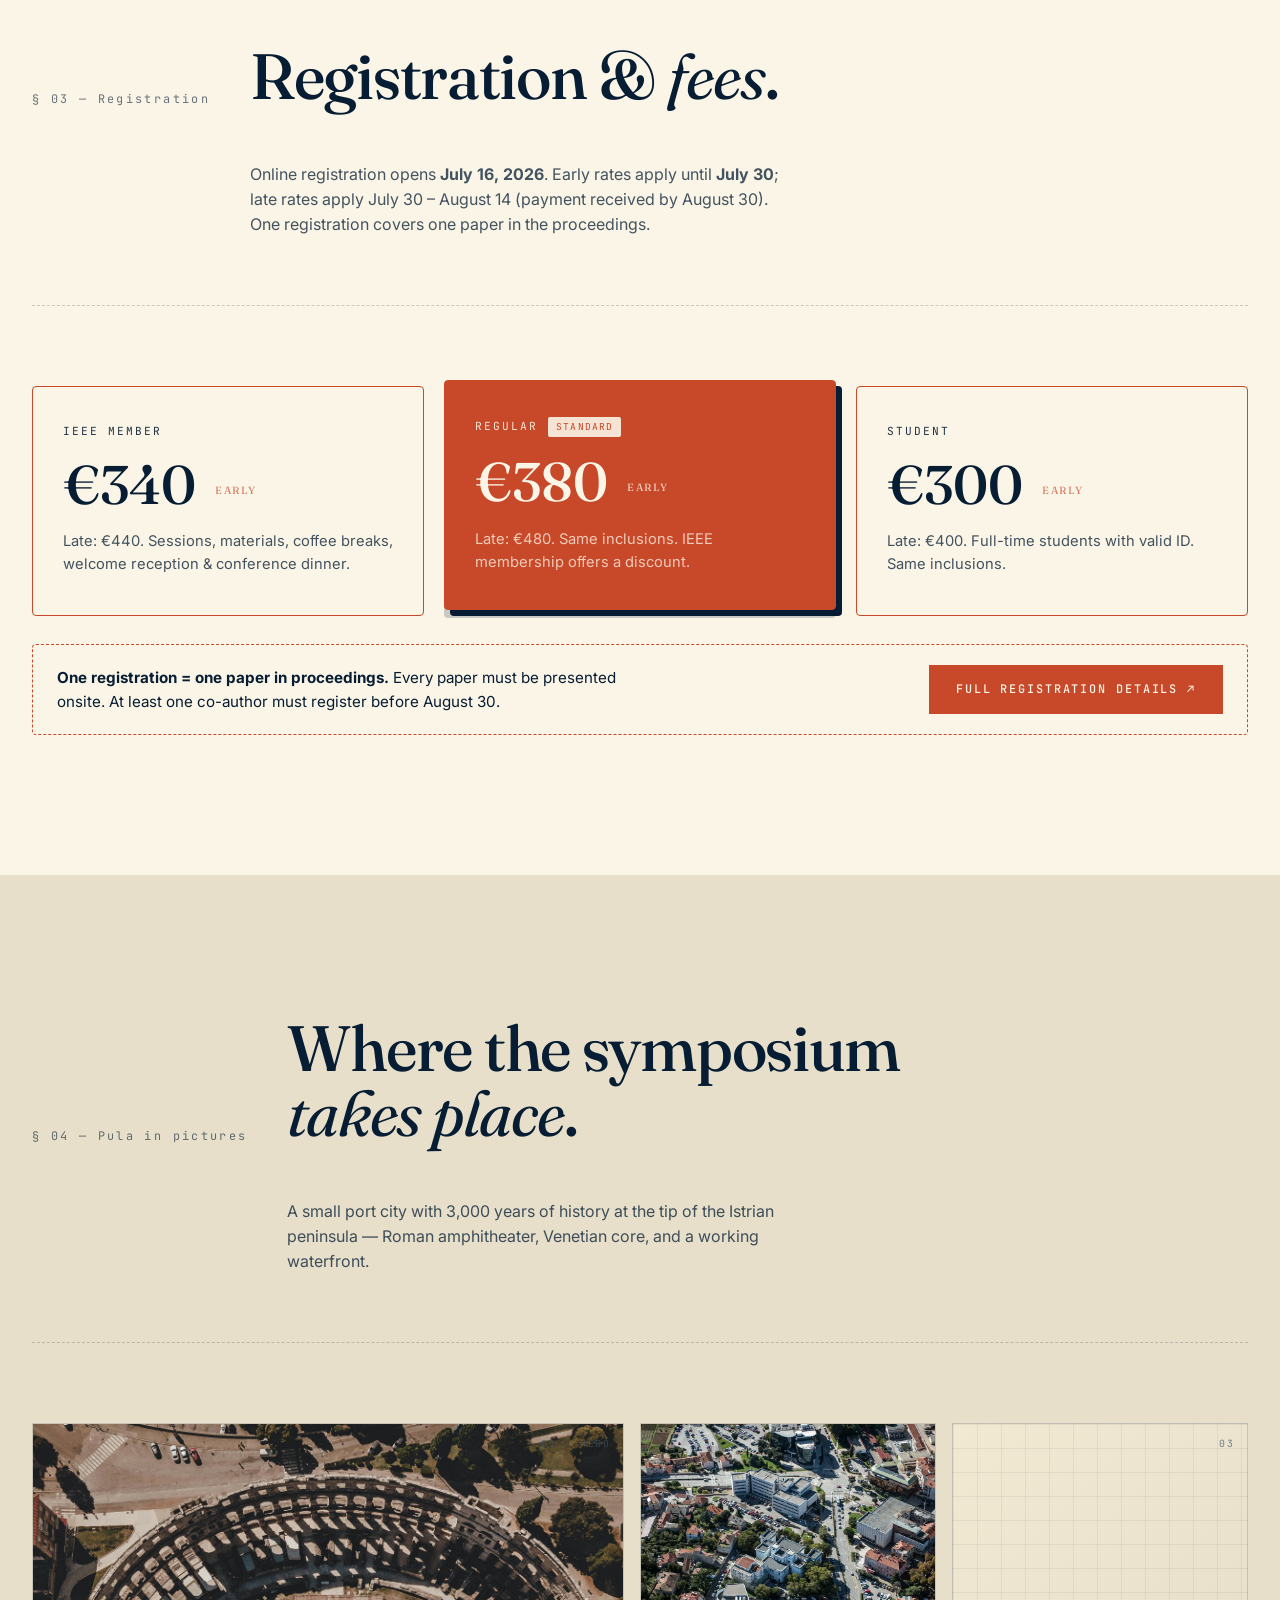
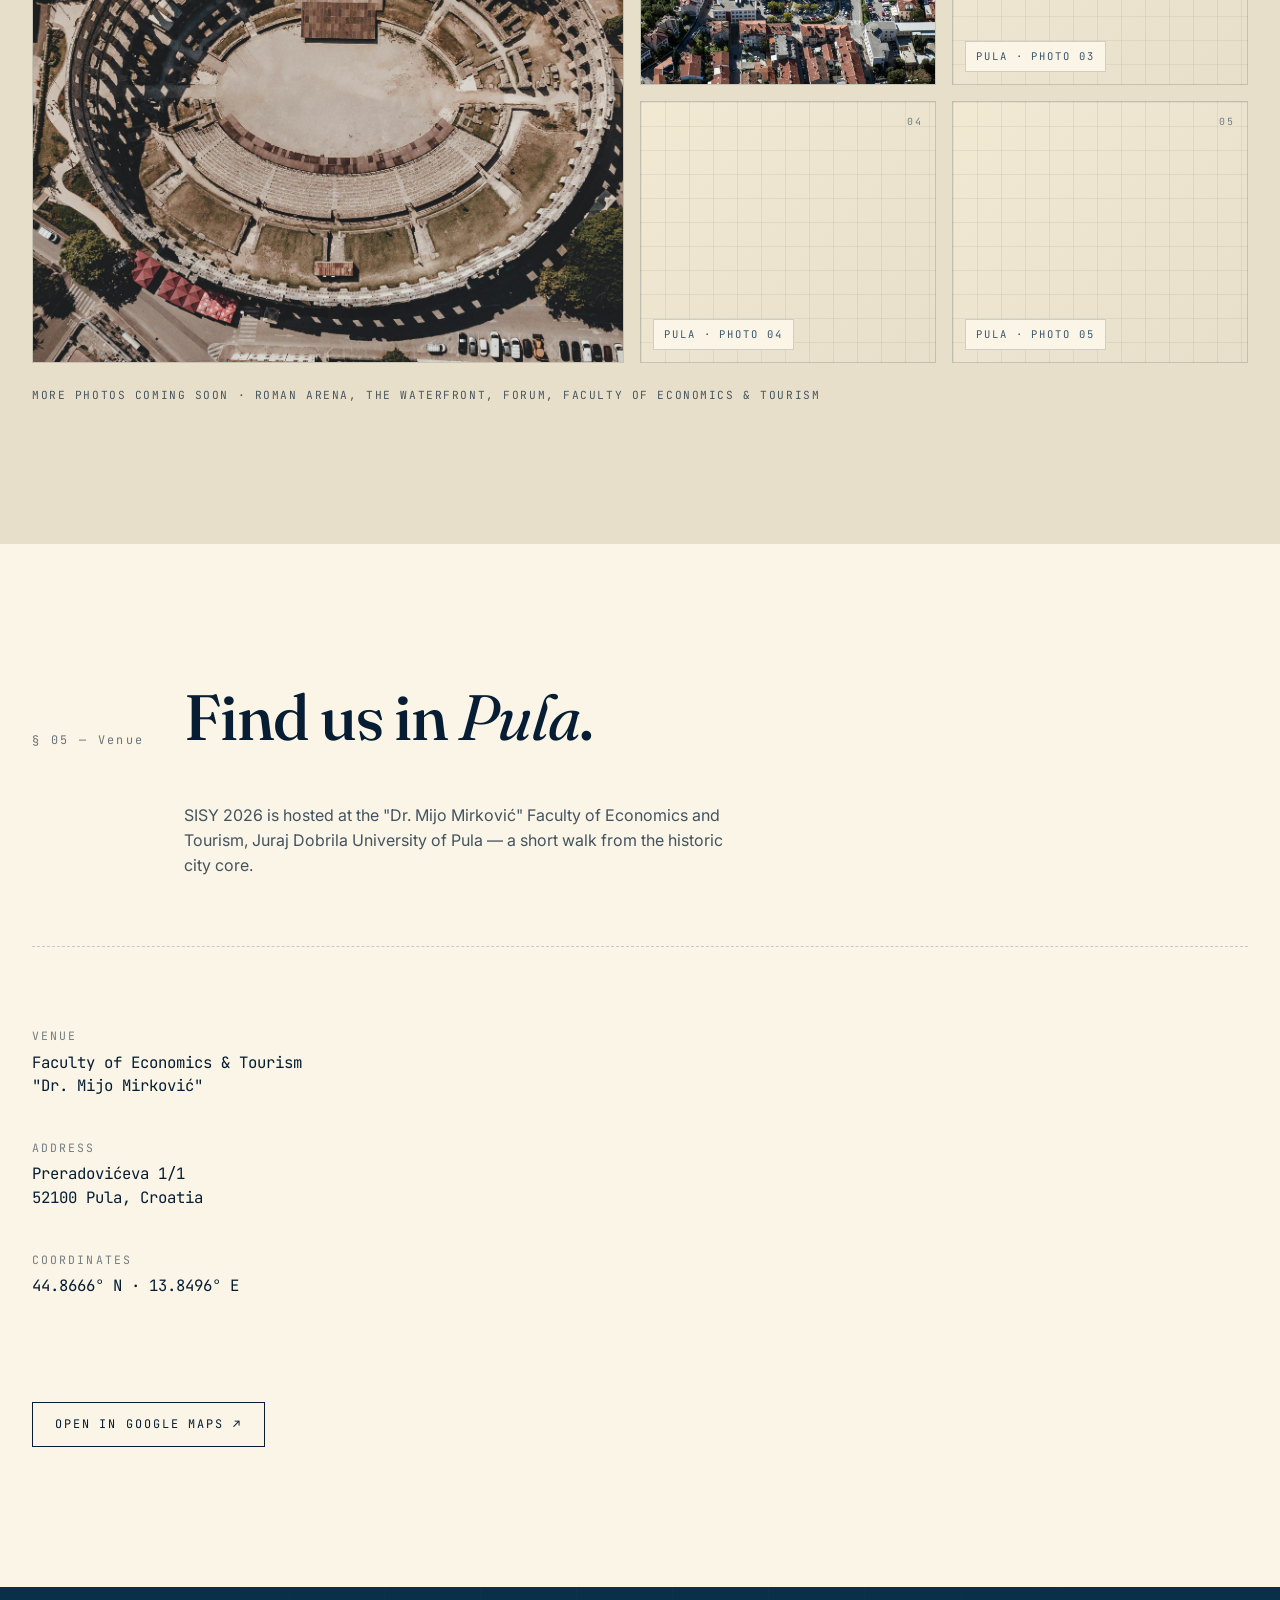
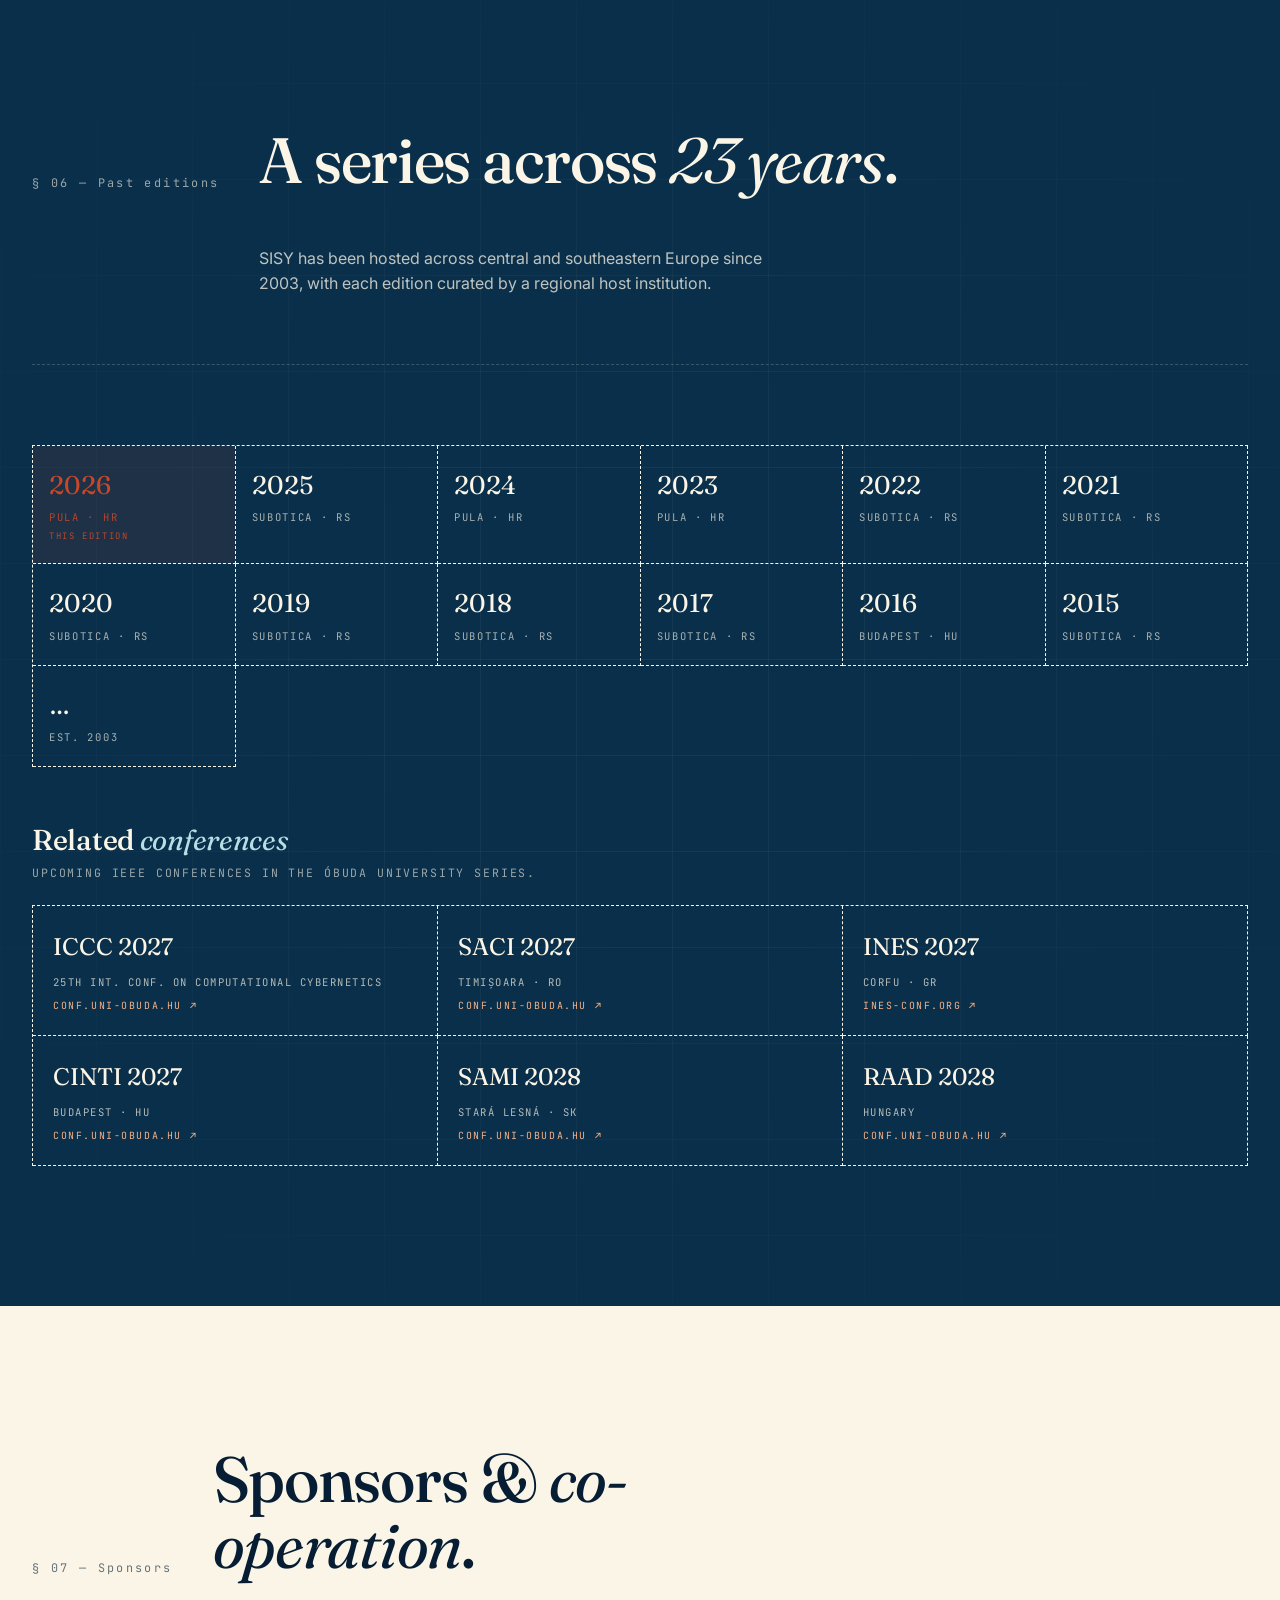
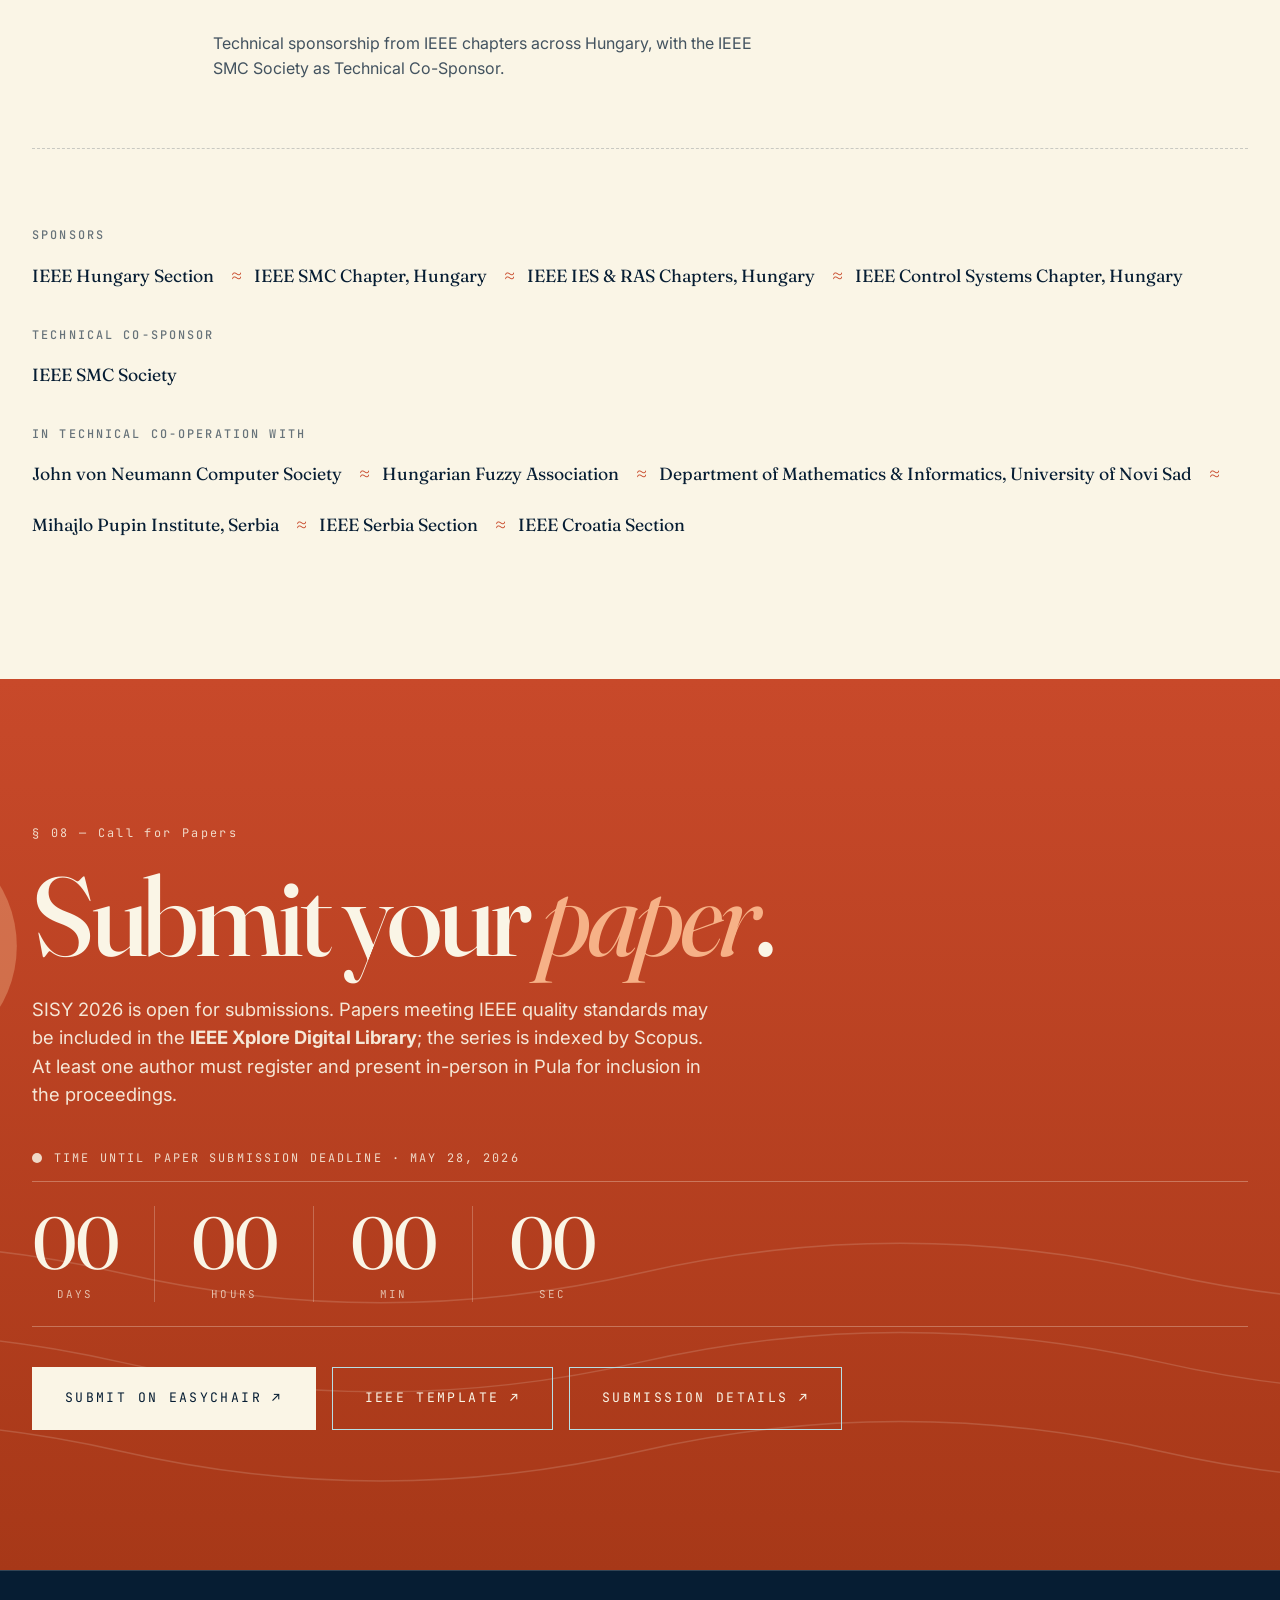
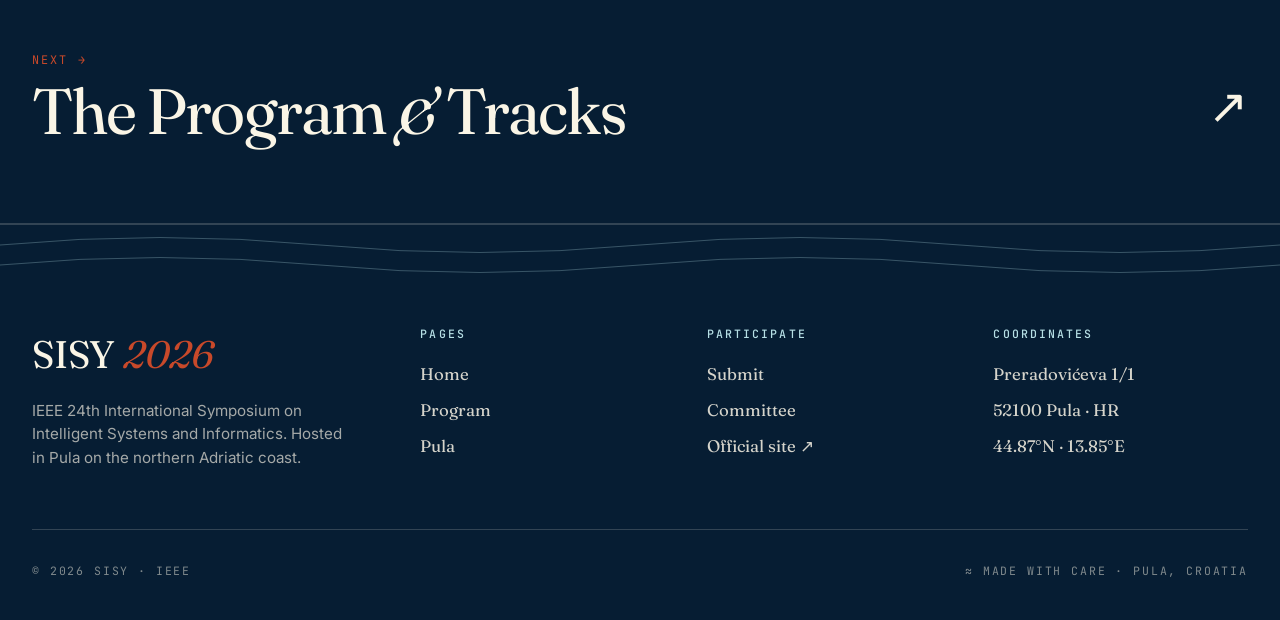
==== commit e4040f7e: "Add venue map, sponsors, related conferences; rework hero text & IEEE logo - New homepage Venue sect" ====
--- a/index.html
+++ b/index.html
@@ -62,16 +62,18 @@
           <img src="assets/ieee.svg" alt="IEEE" />
         </a>
         <div class="hero-ieee-text">
-          <span class="kicker">Symposium</span>
-          <span class="edition">24<sup>th</sup> Edition · Pula, Croatia</span>
-        </div>
-      </div>
-
+          <span class="kicker">SISY 2026</span>
+          <span class="edition">Pula, Croatia</span>
+        </div>
+      </div>
+
+      <span class="hero-eyebrow-sisy">SISY 26</span>
       <h1 class="hero-title">
         <span class="row">Intelligent</span>
         <span class="row indent">Systems <em>&amp;</em></span>
         <span class="row">Informatics<span class="num">№ 24 ·  Pula</span></span>
       </h1>
+      <p class="hero-dates">September 23–25, 2026</p>
 
       <div class="hero-foot">
         <p class="hero-lede">
@@ -235,15 +237,43 @@
     </div>
   </section>
 
+  <!-- VENUE / MAP -->
+  <section class="section paper">
+    <div class="container">
+      <div class="section-head">
+        <span class="section-num">§ 05 — Venue</span>
+        <h2>Find us in <em>Pula</em>.</h2>
+        <p class="lede">SISY 2026 is hosted at the "Dr. Mijo Mirković" Faculty of Economics and Tourism, Juraj Dobrila University of Pula — a short walk from the historic city core.</p>
+      </div>
+      <div class="venue-grid">
+        <div class="venue-info">
+          <div class="venue-row"><span class="k">Venue</span><span class="v">Faculty of Economics &amp; Tourism<br/>"Dr. Mijo Mirković"</span></div>
+          <div class="venue-row"><span class="k">Address</span><span class="v">Preradovićeva 1/1<br/>52100 Pula, Croatia</span></div>
+          <div class="venue-row"><span class="k">Coordinates</span><span class="v">44.8666° N · 13.8496° E</span></div>
+          <a class="btn ink" href="https://www.google.com/maps/search/?api=1&amp;query=Preradovi%C4%87eva%201%2F1%2C%2052100%20Pula%2C%20Croatia" target="_blank" rel="noopener">Open in Google Maps ↗</a>
+        </div>
+        <div class="venue-map">
+          <iframe
+            title="Map — Faculty of Economics and Tourism, Pula"
+            src="https://www.google.com/maps?q=Preradovi%C4%87eva%201%2F1%2C%2052100%20Pula%2C%20Croatia&amp;z=16&amp;output=embed"
+            loading="lazy"
+            referrerpolicy="no-referrer-when-downgrade"
+            allowfullscreen></iframe>
+        </div>
+      </div>
+    </div>
+  </section>
+
   <!-- PAST EDITIONS -->
   <section class="section deep">
     <div class="container">
       <div class="section-head">
-        <span class="section-num">§ 05 — Past editions</span>
+        <span class="section-num">§ 06 — Past editions</span>
         <h2>A series across <em>23 years</em>.</h2>
         <p class="lede">SISY has been hosted across central and southeastern Europe since 2003, with each edition curated by a regional host institution.</p>
       </div>
       <div class="past">
+        <div class="yr upcoming"><span class="y">2026</span><span class="c">Pula · HR</span><span class="tag">This edition</span></div>
         <div class="yr"><span class="y">2025</span><span class="c">Subotica · RS</span></div>
         <div class="yr"><span class="y">2024</span><span class="c">Pula · HR</span></div>
         <div class="yr"><span class="y">2023</span><span class="c">Pula · HR</span></div>
@@ -257,6 +287,80 @@
         <div class="yr"><span class="y">2015</span><span class="c">Subotica · RS</span></div>
         <div class="yr"><span class="y">…</span><span class="c">est. 2003</span></div>
       </div>
+
+      <div class="related-head">
+        <h3>Related <em>conferences</em></h3>
+        <p>Upcoming IEEE conferences in the Óbuda University series.</p>
+      </div>
+      <div class="related-confs">
+        <a class="conf" href="https://conf.uni-obuda.hu/iccc2027" target="_blank" rel="noopener">
+          <span class="conf-name">ICCC 2027</span>
+          <span class="conf-loc">25th Int. Conf. on Computational Cybernetics</span>
+          <span class="conf-link">conf.uni-obuda.hu ↗</span>
+        </a>
+        <a class="conf" href="https://conf.uni-obuda.hu/saci2027" target="_blank" rel="noopener">
+          <span class="conf-name">SACI 2027</span>
+          <span class="conf-loc">Timișoara · RO</span>
+          <span class="conf-link">conf.uni-obuda.hu ↗</span>
+        </a>
+        <a class="conf" href="http://www.ines-conf.org/" target="_blank" rel="noopener">
+          <span class="conf-name">INES 2027</span>
+          <span class="conf-loc">Corfu · GR</span>
+          <span class="conf-link">ines-conf.org ↗</span>
+        </a>
+        <a class="conf" href="https://conf.uni-obuda.hu/cinti2027" target="_blank" rel="noopener">
+          <span class="conf-name">CINTI 2027</span>
+          <span class="conf-loc">Budapest · HU</span>
+          <span class="conf-link">conf.uni-obuda.hu ↗</span>
+        </a>
+        <a class="conf" href="https://conf.uni-obuda.hu/sami2028" target="_blank" rel="noopener">
+          <span class="conf-name">SAMI 2028</span>
+          <span class="conf-loc">Stará Lesná · SK</span>
+          <span class="conf-link">conf.uni-obuda.hu ↗</span>
+        </a>
+        <a class="conf" href="https://conf.uni-obuda.hu/raad2028" target="_blank" rel="noopener">
+          <span class="conf-name">RAAD 2028</span>
+          <span class="conf-loc">Hungary</span>
+          <span class="conf-link">conf.uni-obuda.hu ↗</span>
+        </a>
+      </div>
+    </div>
+  </section>
+
+  <!-- SPONSORS -->
+  <section class="section paper">
+    <div class="container">
+      <div class="section-head">
+        <span class="section-num">§ 07 — Sponsors</span>
+        <h2>Sponsors &amp; <em>co-operation</em>.</h2>
+        <p class="lede">Technical sponsorship from IEEE chapters across Hungary, with the IEEE SMC Society as Technical Co-Sponsor.</p>
+      </div>
+      <div class="sponsors" style="color: var(--ink); margin-bottom: 40px;">
+        <h4>Sponsors</h4>
+        <div class="sponsor-row">
+          <span>IEEE Hungary Section</span>
+          <span>IEEE SMC Chapter, Hungary</span>
+          <span>IEEE IES &amp; RAS Chapters, Hungary</span>
+          <span>IEEE Control Systems Chapter, Hungary</span>
+        </div>
+      </div>
+      <div class="sponsors" style="color: var(--ink); margin-bottom: 40px;">
+        <h4>Technical Co-Sponsor</h4>
+        <div class="sponsor-row">
+          <span>IEEE SMC Society</span>
+        </div>
+      </div>
+      <div class="sponsors" style="color: var(--ink);">
+        <h4>In Technical Co-operation with</h4>
+        <div class="sponsor-row">
+          <span>John von Neumann Computer Society</span>
+          <span>Hungarian Fuzzy Association</span>
+          <span>Department of Mathematics &amp; Informatics, University of Novi Sad</span>
+          <span>Mihajlo Pupin Institute, Serbia</span>
+          <span>IEEE Serbia Section</span>
+          <span>IEEE Croatia Section</span>
+        </div>
+      </div>
     </div>
   </section>
 
@@ -265,7 +369,7 @@
     <div class="container">
       <div class="cta-mega">
         <div>
-          <span class="section-num" style="opacity:0.85;">§ 06 — Call for Papers</span>
+          <span class="section-num" style="opacity:0.85;">§ 08 — Call for Papers</span>
           <h1 class="cta-headline">Submit your <em>paper</em>.</h1>
           <p class="cta-lede">SISY 2026 is open for submissions. Papers meeting IEEE quality standards may be included in the <strong>IEEE Xplore Digital Library</strong>; the series is indexed by Scopus. At least one author must register and present in-person in Pula for inclusion in the proceedings.</p>
 
--- a/styles.css
+++ b/styles.css
@@ -91,7 +91,7 @@
   grid-template-columns: auto 1fr auto;
   align-items: center;
   gap: 32px;
-  height: 72px;
+  height: 104px;
 }
 .brand {
   display: inline-flex;
@@ -462,6 +462,15 @@
 }
 .hero-eyebrow .bar { width: 56px; height: 1px; background: var(--foam); }
 
+.hero-eyebrow-sisy {
+  display: block;
+  font-family: 'JetBrains Mono', monospace;
+  font-size: clamp(0.9rem, 1.6vw, 1.3rem);
+  letter-spacing: 0.32em;
+  text-transform: uppercase;
+  color: #fff;
+  margin-bottom: 18px;
+}
 .hero-title {
   font-family: 'Fraunces', serif;
   font-weight: 500;
@@ -469,18 +478,27 @@
   line-height: 0.88;
   letter-spacing: -0.045em;
   word-break: break-word;
+  color: #fff;
 }
 .hero-title .row { display: block; }
 .hero-title .row.indent { padding-left: clamp(60px, 12vw, 220px); }
-.hero-title em { color: var(--foam); font-weight: 400; }
+.hero-title em { color: #fff; font-weight: 400; }
 .hero-title .num {
   display: inline-block;
   font-family: 'JetBrains Mono', monospace;
   font-size: 0.16em;
   vertical-align: super;
-  color: rgba(250,245,230,0.55);
+  color: rgba(255,255,255,0.7);
   margin-left: 12px;
   letter-spacing: 0.05em;
+}
+.hero-dates {
+  font-family: 'JetBrains Mono', monospace;
+  font-size: clamp(1rem, 1.8vw, 1.4rem);
+  letter-spacing: 0.18em;
+  text-transform: uppercase;
+  color: #fff;
+  margin-top: 28px;
 }
 
 .hero-foot {
@@ -494,7 +512,7 @@
 }
 .hero-lede {
   max-width: 540px;
-  color: rgba(250,245,230,0.78);
+  color: #fff;
   font-size: 1.05rem;
 }
 .hero-meta { display: grid; gap: 8px; }
@@ -507,75 +525,68 @@
   letter-spacing: 0.16em;
   text-transform: uppercase;
 }
-.hero-meta .row .k { color: rgba(250,245,230,0.55); }
-.hero-meta .row .v { color: var(--foam); }
-
-/* IEEE logo (navbar chip) */
+.hero-meta .row .k { color: rgba(255,255,255,0.7); }
+.hero-meta .row .v { color: #fff; }
+
+/* IEEE logo (navbar) */
 .ieee-mark {
   display: inline-flex;
   align-items: center;
   justify-content: center;
-  background: var(--paper);
-  padding: 5px 8px;
-  border: 1px solid var(--foam);
-  border-radius: 2px;
-  height: 30px;
-  transition: transform .2s, box-shadow .2s;
-}
-.ieee-mark img { height: 18px; width: auto; display: block; }
+  transition: transform .2s, filter .2s;
+}
+.ieee-mark img { height: 90px; width: auto; display: block; filter: brightness(1.25); }
 .ieee-mark:hover {
-  transform: translate(-1px,-1px);
-  box-shadow: 3px 3px 0 var(--foam);
-}
-@media (max-width: 720px) { .ieee-mark { height: 26px; padding: 4px 6px; } .ieee-mark img { height: 16px; } }
+  transform: translateY(-1px);
+}
+.ieee-mark:hover img { filter: brightness(1.5); }
+@media (max-width: 720px) { .ieee-mark img { height: 48px; } }
 
 /* IEEE stamp in the hero */
 .hero-ieee-stamp {
-  display: inline-flex;
+  display: flex;
   align-items: center;
-  gap: 16px;
-  margin-bottom: 40px;
-  padding: 8px 14px 8px 8px;
+  gap: 22px;
+  margin: 0 0 40px auto;
+  padding: 12px 22px 12px 16px;
   background: rgba(6, 29, 51, 0.45);
   border: 1px solid var(--rule);
   border-radius: 2px;
   backdrop-filter: blur(6px);
+  width: fit-content;
 }
 .hero-ieee {
   display: inline-flex;
   align-items: center;
   justify-content: center;
-  background: var(--paper);
-  padding: 6px 10px;
-  border-radius: 2px;
   flex-shrink: 0;
 }
-.hero-ieee img { height: 24px; width: auto; display: block; }
+.hero-ieee img { height: 72px; width: auto; display: block; filter: brightness(1.25); }
 .hero-ieee-text {
   display: flex;
   flex-direction: column;
-  gap: 4px;
+  gap: 6px;
   line-height: 1;
 }
 .hero-ieee-text .kicker {
   font-family: 'JetBrains Mono', monospace;
-  font-size: 0.62rem;
-  letter-spacing: 0.22em;
-  text-transform: uppercase;
-  color: var(--rust);
+  font-size: 1rem;
+  letter-spacing: 0.24em;
+  text-transform: uppercase;
+  color: #fff;
 }
 .hero-ieee-text .edition {
   font-family: 'JetBrains Mono', monospace;
-  font-size: 0.74rem;
-  letter-spacing: 0.18em;
-  text-transform: uppercase;
-  color: var(--foam);
+  font-size: 1.18rem;
+  letter-spacing: 0.18em;
+  text-transform: uppercase;
+  color: #fff;
 }
 @media (max-width: 720px) {
-  .hero-ieee-stamp { gap: 12px; margin-bottom: 28px; }
-  .hero-ieee img { height: 18px; }
-  .hero-ieee-text .kicker { font-size: 0.58rem; }
-  .hero-ieee-text .edition { font-size: 0.66rem; letter-spacing: 0.14em; }
+  .hero-ieee-stamp { gap: 14px; margin: 0 0 28px 0; padding: 8px 14px 8px 10px; width: 100%; }
+  .hero-ieee img { height: 32px; }
+  .hero-ieee-text .kicker { font-size: 0.7rem; }
+  .hero-ieee-text .edition { font-size: 0.82rem; letter-spacing: 0.14em; }
 }
 
 /* Latitude marker on left side */
@@ -1303,6 +1314,56 @@
   gap: 16px;
 }
 
+/* ===== Venue + map ===== */
+.venue-grid {
+  display: grid;
+  grid-template-columns: 1fr 1.4fr;
+  gap: 48px;
+  align-items: stretch;
+}
+.venue-info {
+  display: flex;
+  flex-direction: column;
+  gap: 22px;
+}
+.venue-row {
+  display: flex;
+  flex-direction: column;
+  gap: 6px;
+  font-family: 'JetBrains Mono', monospace;
+  padding-bottom: 18px;
+  border-bottom: 1px solid var(--rule);
+}
+.venue-row .k {
+  font-size: 0.72rem;
+  letter-spacing: 0.18em;
+  text-transform: uppercase;
+  opacity: 0.55;
+}
+.venue-row .v {
+  font-size: 0.98rem;
+  line-height: 1.5;
+}
+.venue-info .btn { margin-top: auto; align-self: flex-start; }
+.venue-map {
+  position: relative;
+  min-height: 420px;
+  border: 1px solid var(--rule);
+  overflow: hidden;
+}
+.venue-map iframe {
+  position: absolute;
+  inset: 0;
+  width: 100%;
+  height: 100%;
+  border: 0;
+  filter: grayscale(0.3) contrast(1.05);
+}
+@media (max-width: 880px) {
+  .venue-grid { grid-template-columns: 1fr; gap: 28px; }
+  .venue-map { min-height: 320px; }
+}
+
 /* ===== Rich text blocks ===== */
 .prose p { font-size: 1.05rem; margin-bottom: 18px; opacity: 0.85; }
 .prose p:last-child { margin-bottom: 0; }
@@ -1769,7 +1830,82 @@
   text-transform: uppercase;
   opacity: 0.65;
 }
+.past .yr.upcoming {
+  background: color-mix(in srgb, var(--rust) 10%, transparent);
+}
+.past .yr.upcoming .y { color: var(--rust); }
+.past .yr.upcoming .c { opacity: 0.85; color: var(--rust); }
+.past .yr .tag {
+  font-family: 'JetBrains Mono', monospace;
+  font-size: 0.56rem;
+  letter-spacing: 0.18em;
+  text-transform: uppercase;
+  opacity: 0.6;
+  margin-top: auto;
+}
+.past .yr.upcoming .tag { opacity: 0.9; color: var(--rust); }
 @media (max-width: 720px) { .past { grid-template-columns: repeat(2, 1fr); } }
+
+.related-head {
+  margin: 56px 0 24px;
+}
+.related-head h3 {
+  font-family: 'Fraunces', serif;
+  font-size: 1.8rem;
+  font-weight: 500;
+}
+.related-head h3 em { color: var(--foam); font-style: italic; }
+.related-head p {
+  font-family: 'JetBrains Mono', monospace;
+  font-size: 0.72rem;
+  letter-spacing: 0.16em;
+  text-transform: uppercase;
+  opacity: 0.6;
+  margin-top: 8px;
+}
+.related-confs {
+  display: grid;
+  grid-template-columns: repeat(3, 1fr);
+  gap: 0;
+  border-top: 1px dashed currentColor;
+  border-left: 1px dashed currentColor;
+}
+.related-confs .conf {
+  display: flex;
+  flex-direction: column;
+  gap: 8px;
+  padding: 22px 20px;
+  border-right: 1px dashed currentColor;
+  border-bottom: 1px dashed currentColor;
+  color: inherit;
+  text-decoration: none;
+  transition: background .2s, transform .2s;
+}
+.related-confs .conf:hover {
+  background: color-mix(in srgb, var(--rust) 16%, transparent);
+}
+.related-confs .conf-name {
+  font-family: 'Fraunces', serif;
+  font-size: 1.5rem;
+}
+.related-confs .conf-loc {
+  font-family: 'JetBrains Mono', monospace;
+  font-size: 0.66rem;
+  letter-spacing: 0.14em;
+  text-transform: uppercase;
+  opacity: 0.7;
+}
+.related-confs .conf-link {
+  font-family: 'JetBrains Mono', monospace;
+  font-size: 0.62rem;
+  letter-spacing: 0.16em;
+  text-transform: uppercase;
+  color: var(--sun);
+  margin-top: auto;
+}
+.related-confs .conf:hover .conf-link { color: var(--foam); }
+@media (max-width: 880px) { .related-confs { grid-template-columns: repeat(2, 1fr); } }
+@media (max-width: 520px) { .related-confs { grid-template-columns: 1fr; } }
 
 /* Responsive gallery */
 @media (max-width: 880px) {
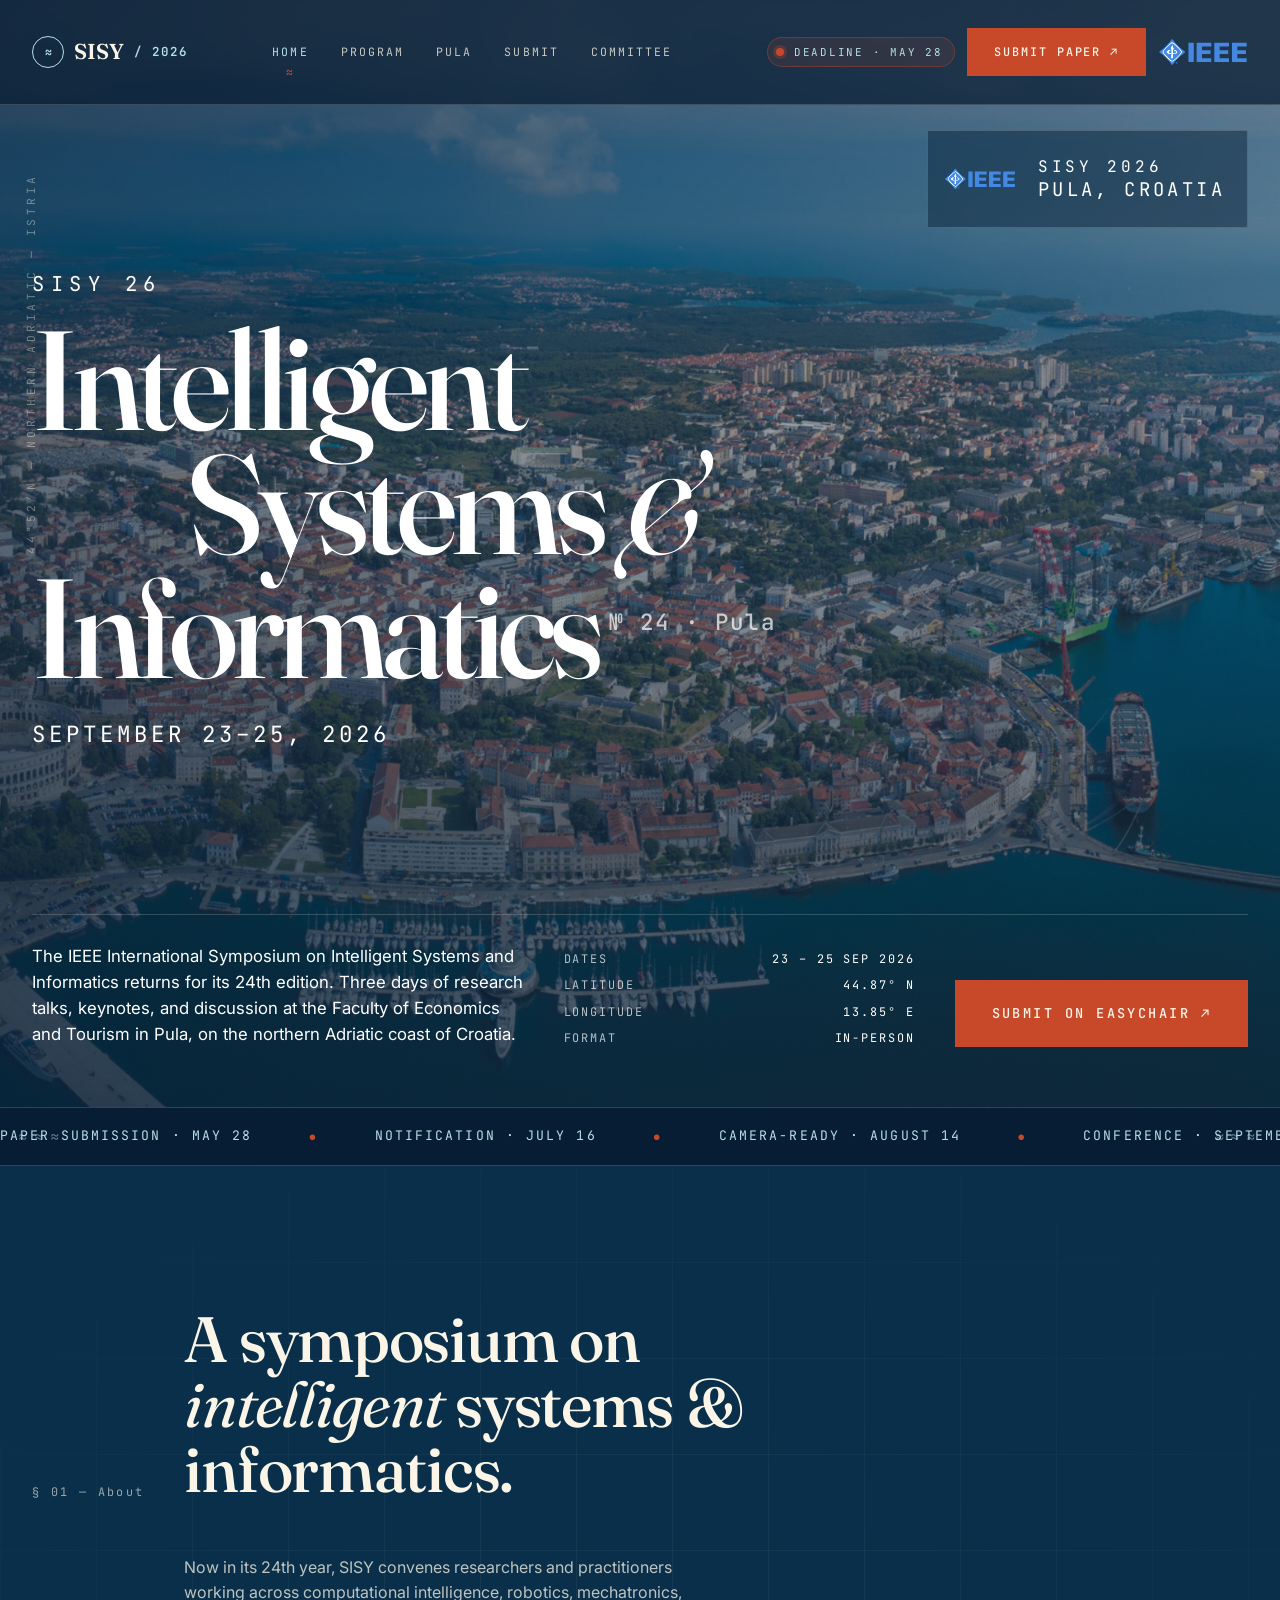
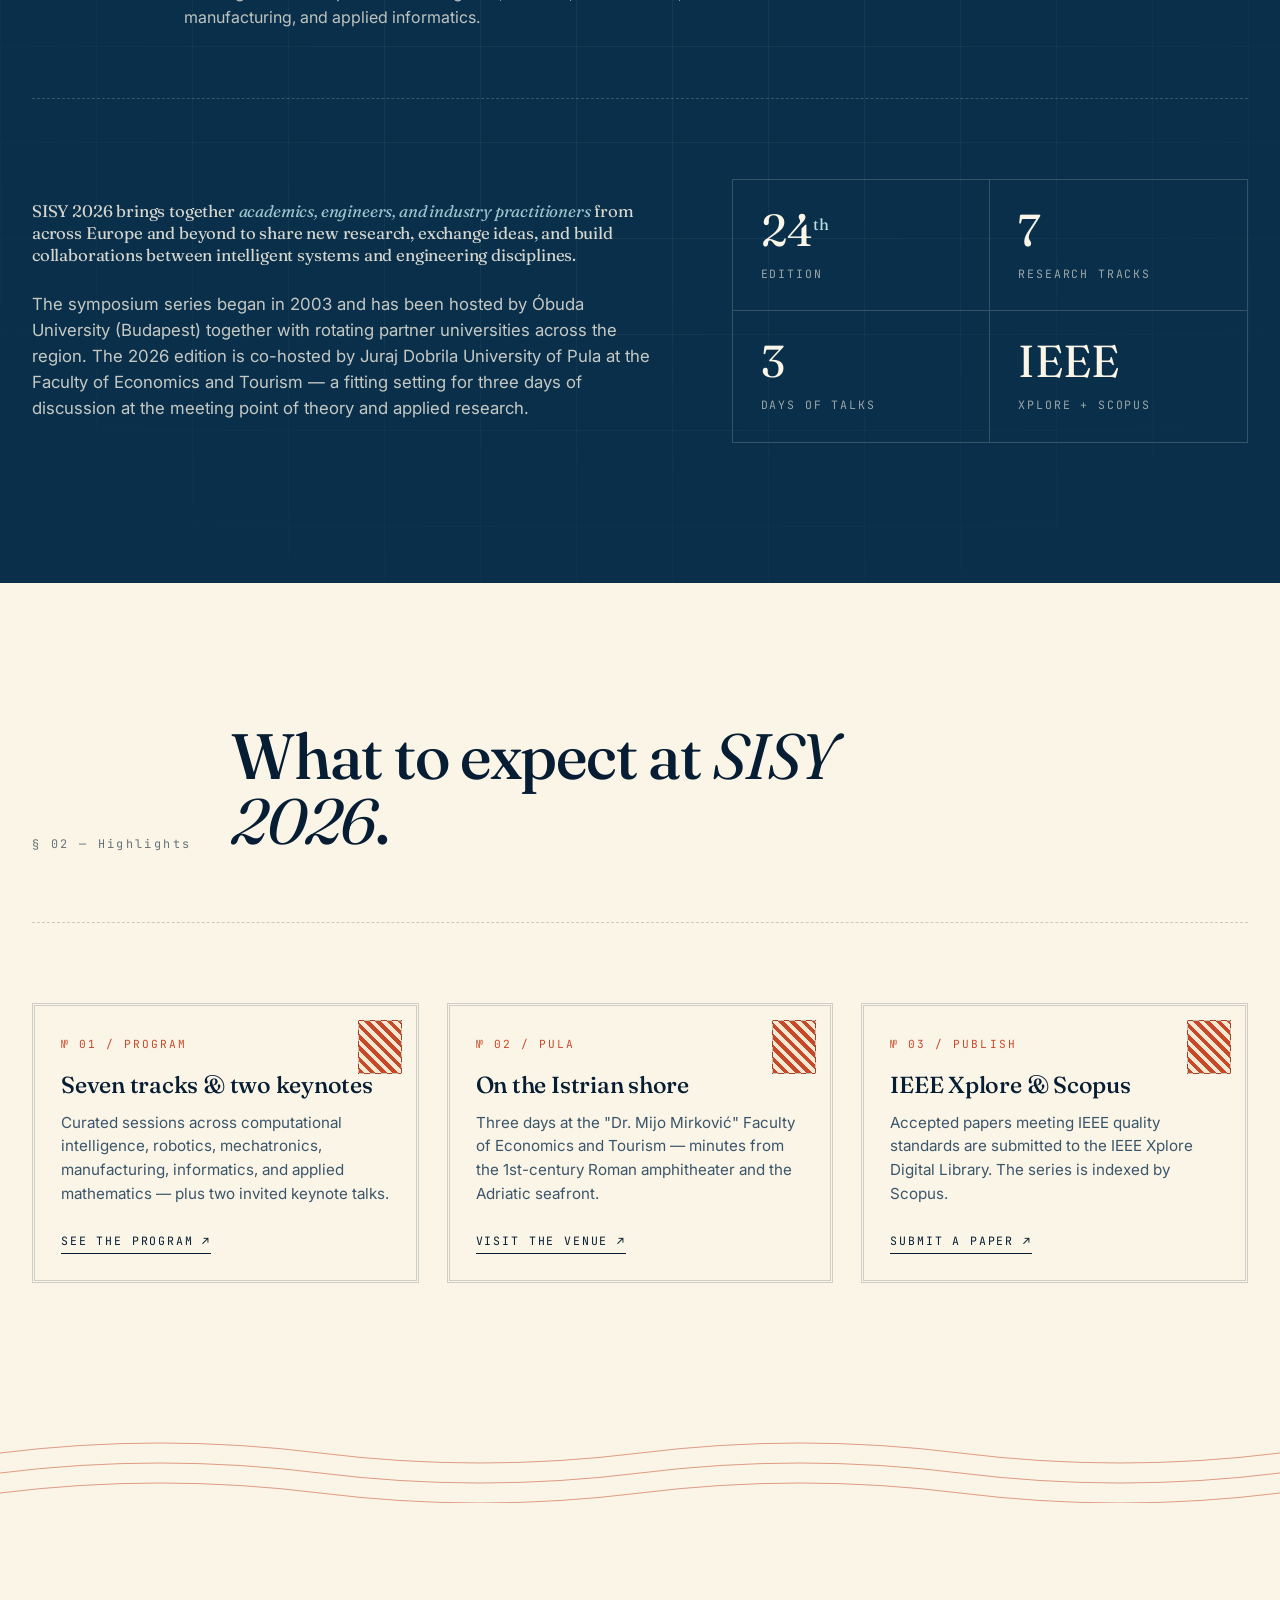
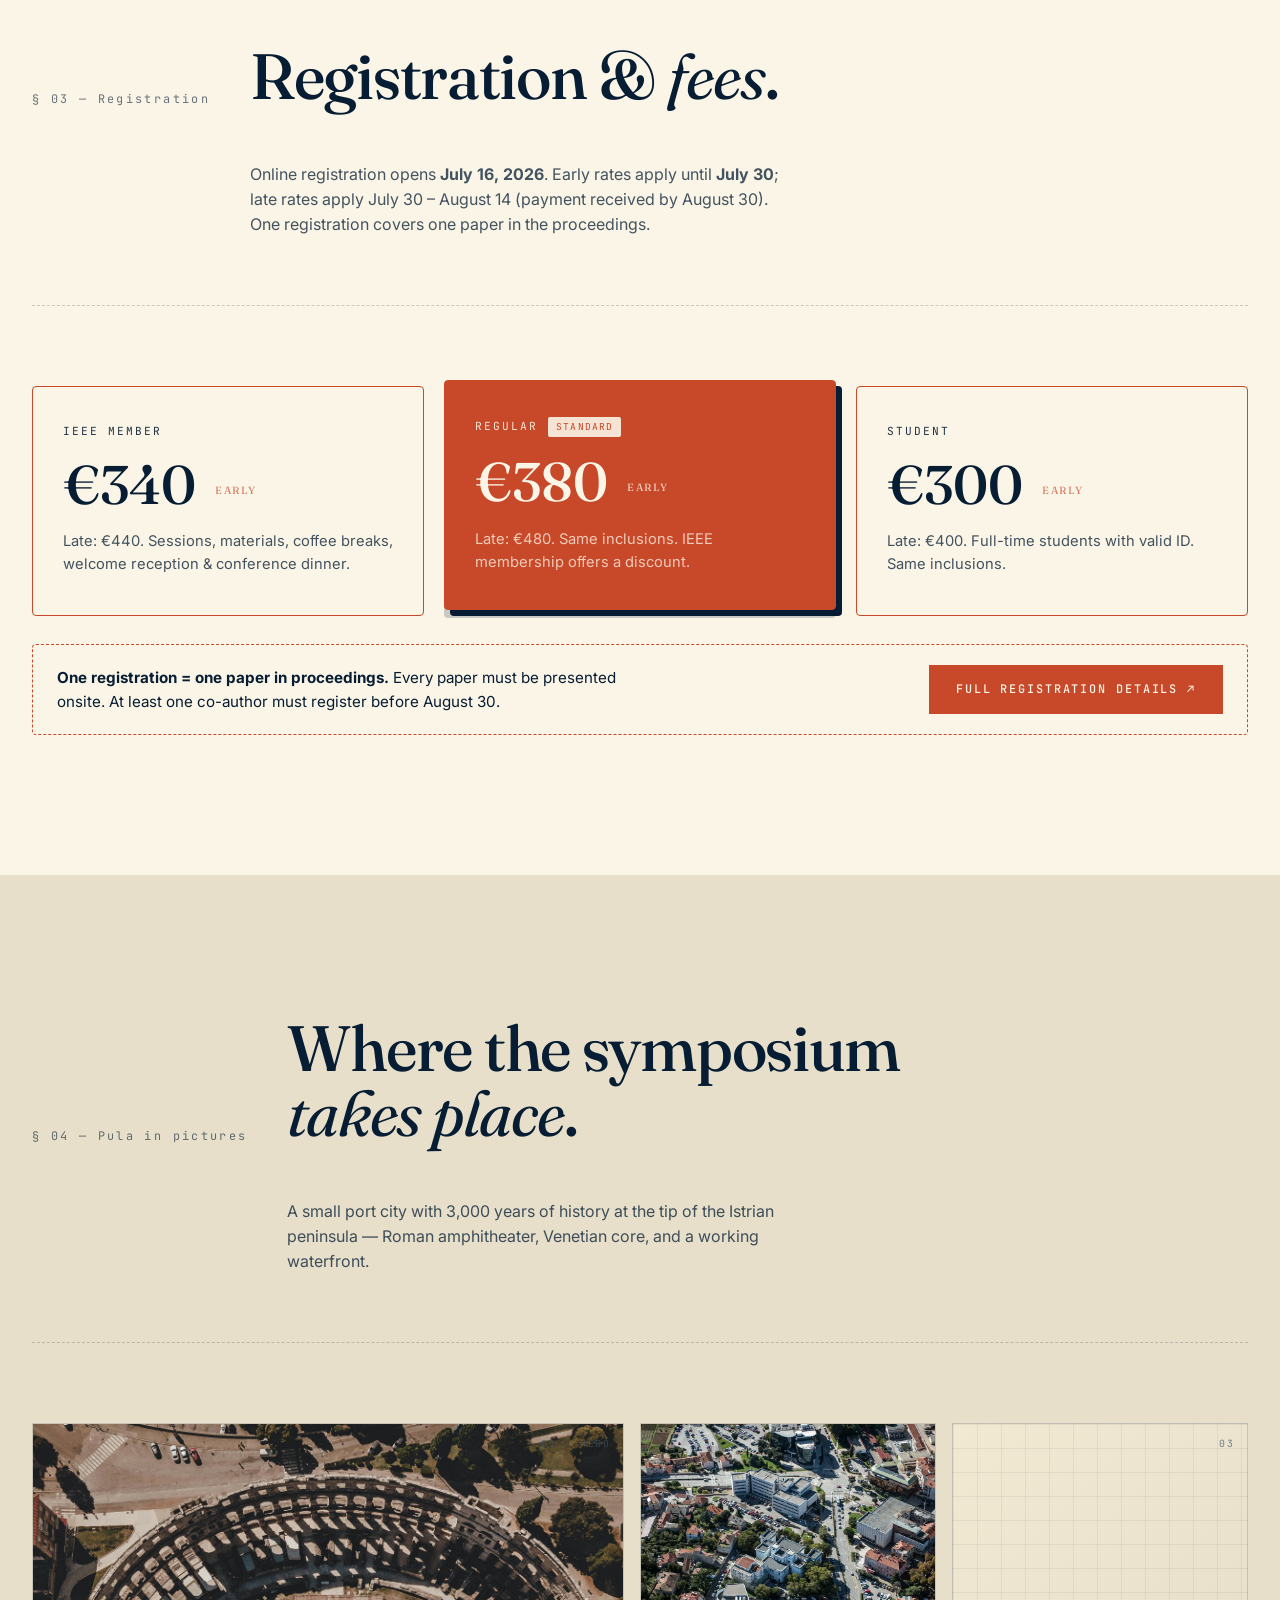
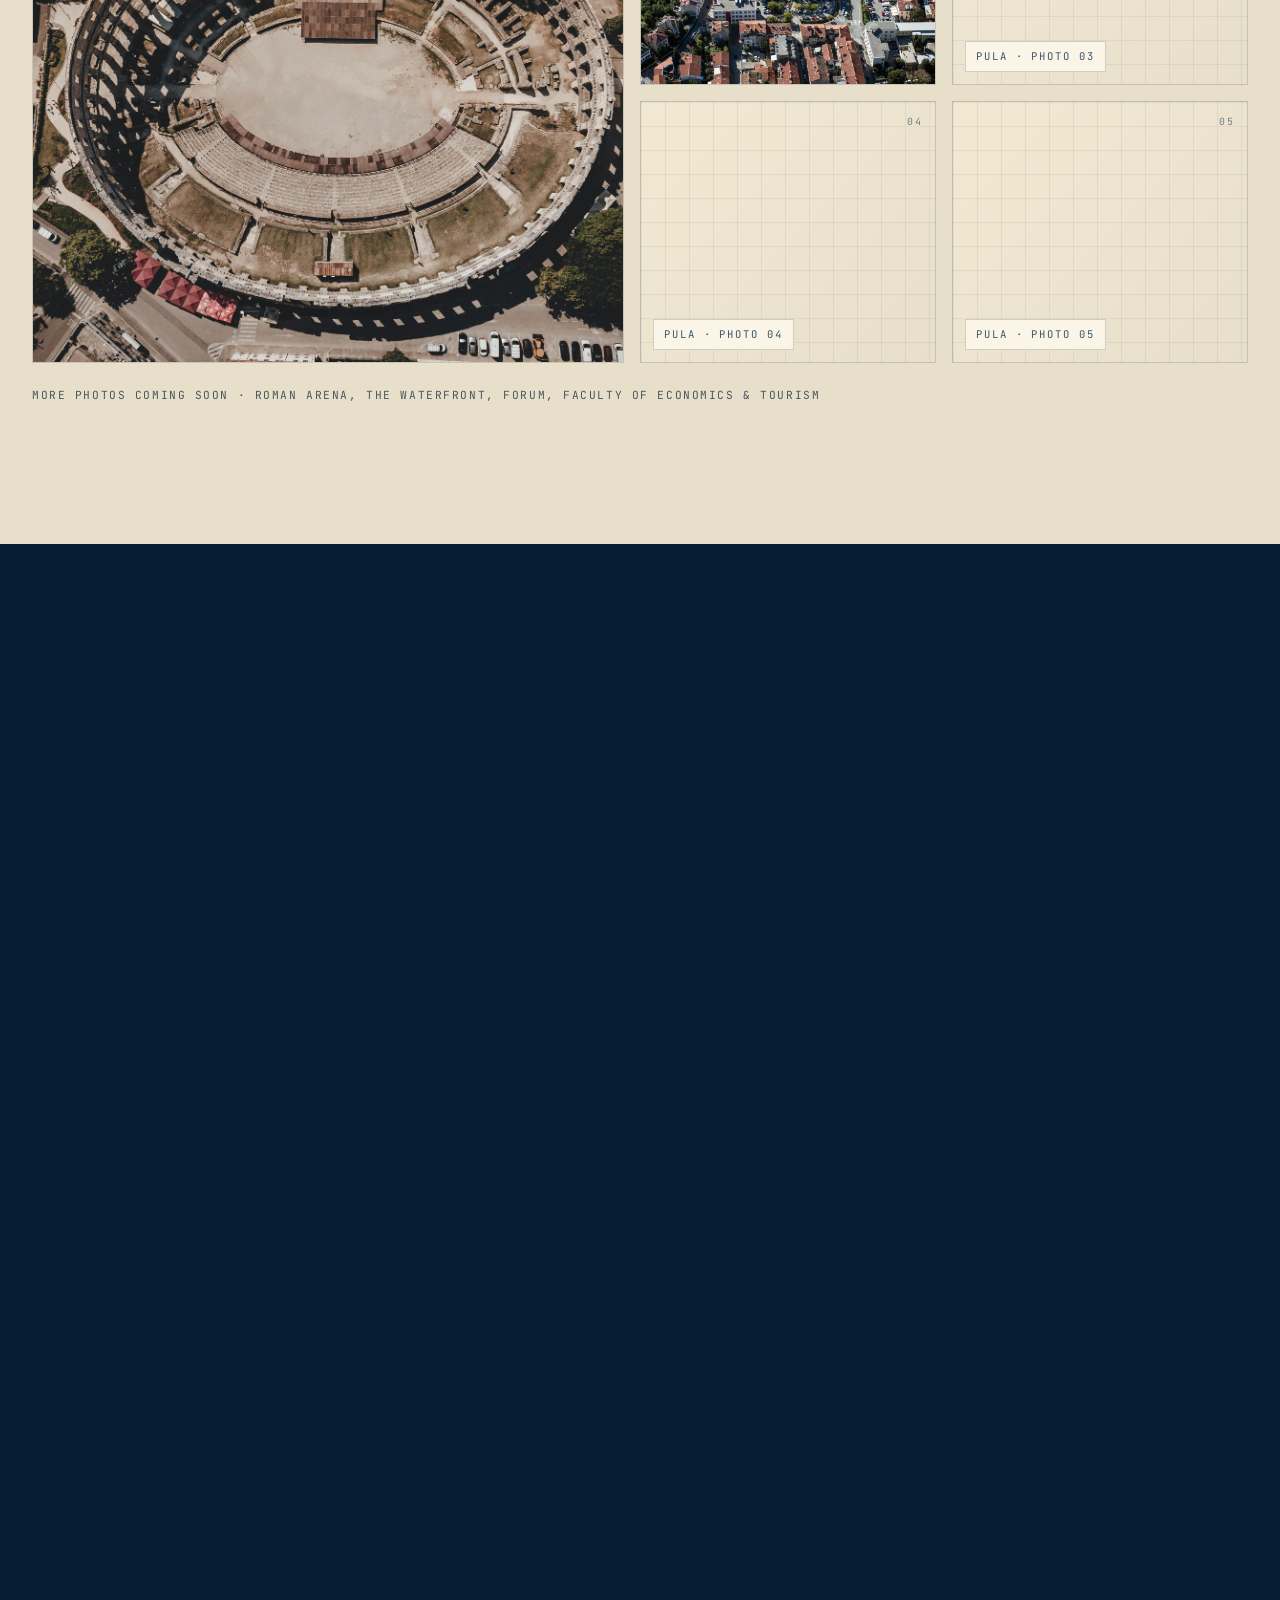
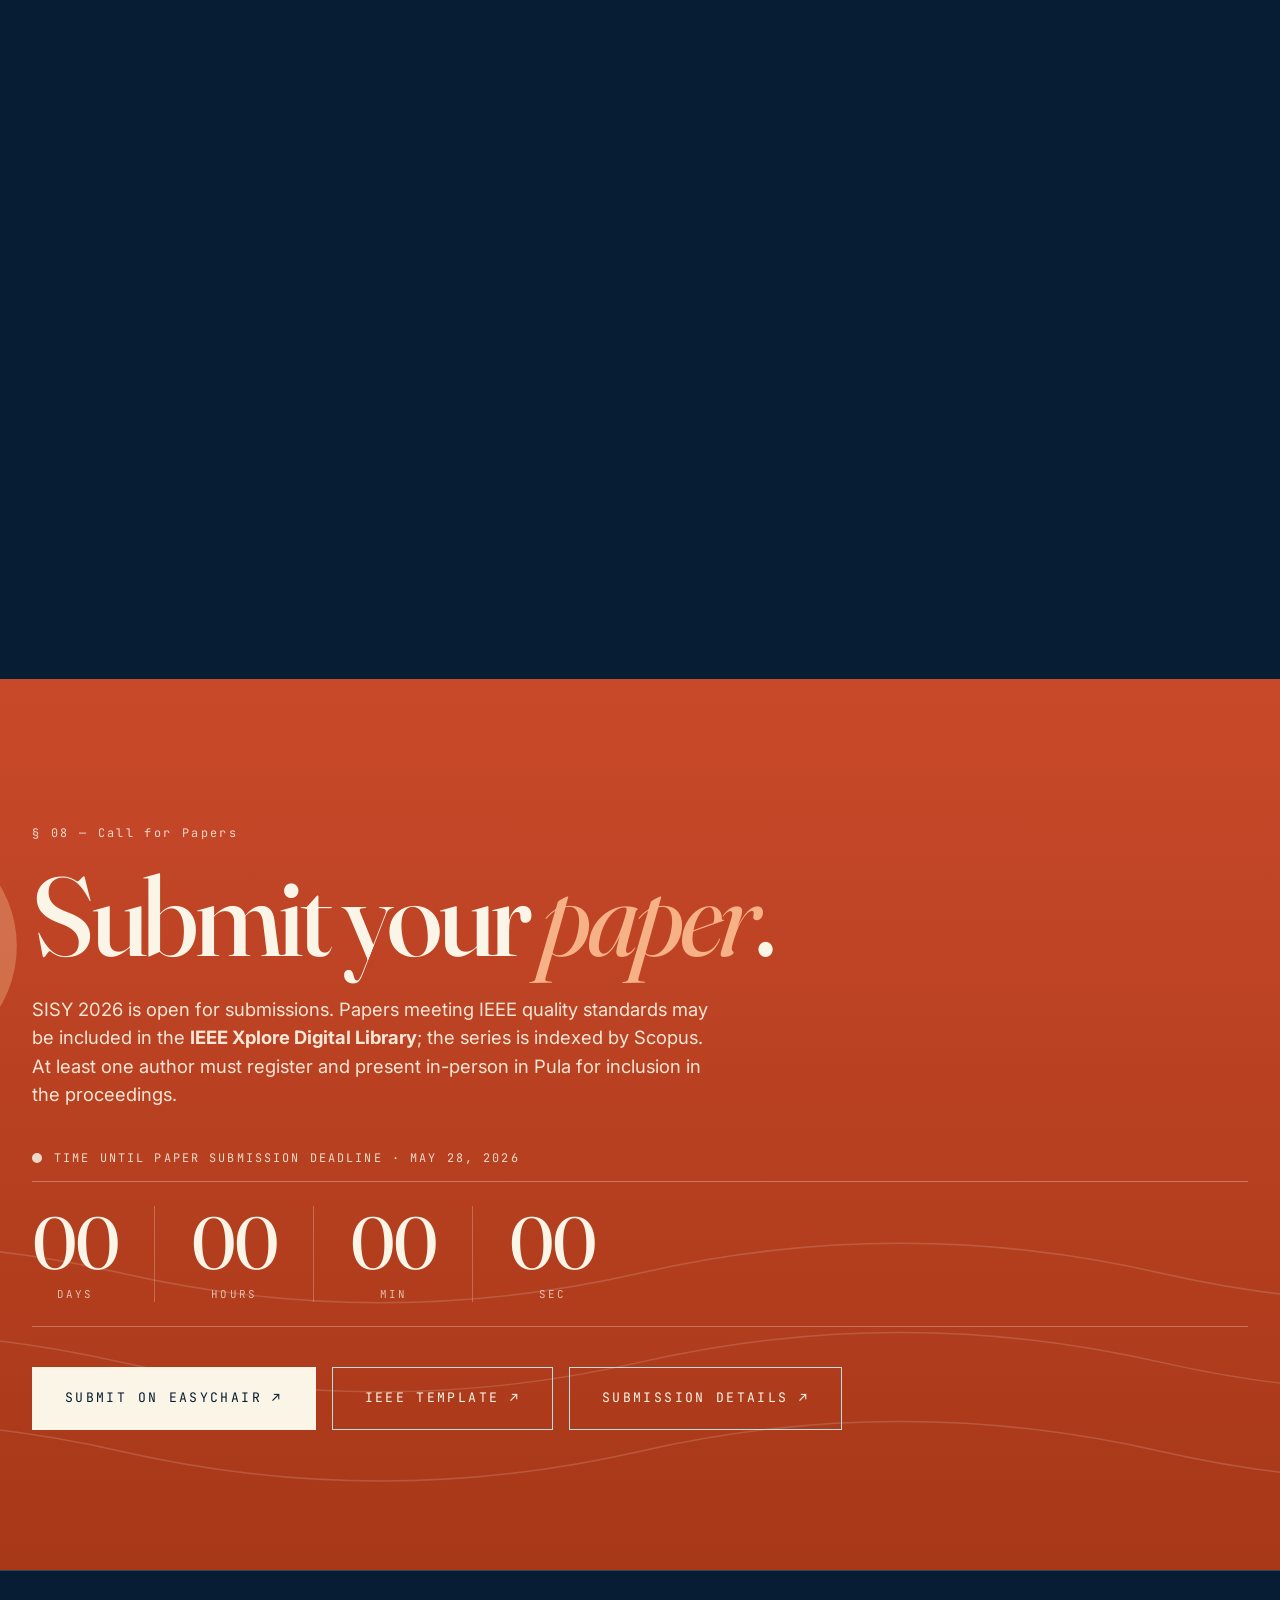
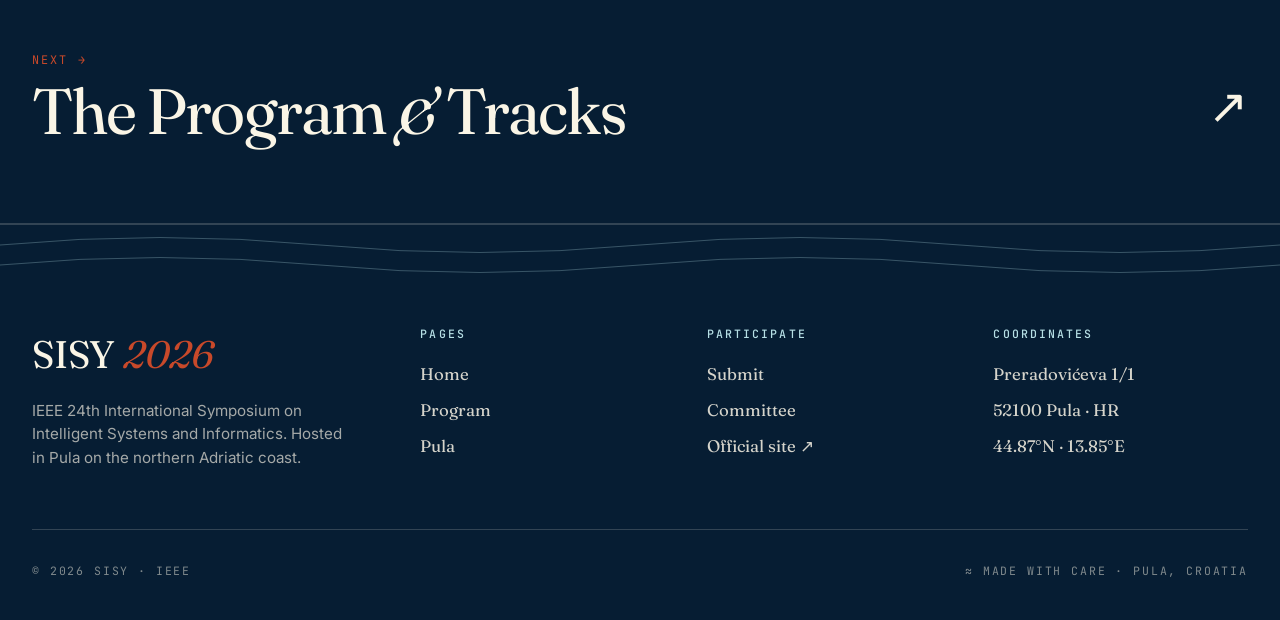
==== commit 606e2772: "Fix mobile nav: animated burger, correct dropdown placement - Replace "Menu" text with an animated h" ====
--- a/index.html
+++ b/index.html
@@ -27,7 +27,7 @@
       <span class="sigil">≈</span>
       SISY <span class="year">/ 2026</span>
     </a>
-    <nav class="nav-links">
+    <nav class="nav-links" id="primary-nav">
       <a href="./" class="active">Home</a>
       <a href="program/">Program</a>
       <a href="venue/">Pula</a>
@@ -40,7 +40,9 @@
       <a href="https://www.ieee.org" target="_blank" rel="noopener" class="ieee-mark" aria-label="IEEE">
         <img src="assets/ieee.svg" alt="IEEE" />
       </a>
-      <button class="menu-toggle" id="menuToggle">Menu</button>
+      <button class="menu-toggle" id="menuToggle" aria-label="Menu" aria-expanded="false" aria-controls="primary-nav">
+        <span class="bars" aria-hidden="true"></span>
+      </button>
     </div>
   </div>
 </header>
--- a/styles.css
+++ b/styles.css
@@ -320,15 +320,32 @@
   display: none;
   background: none; border: 0;
   cursor: pointer;
-  padding: 10px 12px;
-  min-width: 44px;
-  min-height: 44px;
+  padding: 0;
+  width: 44px;
+  height: 44px;
+  align-items: center;
+  justify-content: flex-end;
   color: var(--paper);
-  font-family: 'JetBrains Mono', monospace;
-  font-size: 0.78rem;
-  letter-spacing: 0.14em;
-  text-transform: uppercase;
-}
+  margin-left: 8px;
+  margin-right: 6px;
+}
+.menu-toggle .bars,
+.menu-toggle .bars::before,
+.menu-toggle .bars::after {
+  content: "";
+  display: block;
+  width: 24px;
+  height: 2px;
+  background: currentColor;
+  border-radius: 2px;
+  transition: transform .25s ease, opacity .2s ease;
+}
+.menu-toggle .bars { position: relative; }
+.menu-toggle .bars::before { position: absolute; left: 0; top: -7px; }
+.menu-toggle .bars::after  { position: absolute; left: 0; top: 7px; }
+.topbar.open .menu-toggle .bars { background: transparent; }
+.topbar.open .menu-toggle .bars::before { transform: translateY(7px) rotate(45deg); }
+.topbar.open .menu-toggle .bars::after  { transform: translateY(-7px) rotate(-45deg); }
 
 /* ===== Hero — seascape ===== */
 .hero {
@@ -1985,22 +2002,44 @@
   .tide-chart::before { display: none; }
 }
 @media (max-width: 880px) {
+  .topbar-inner { height: 72px; grid-template-columns: 1fr auto; }
+  .ieee-mark img { height: 40px; }
   .nav-links { display: none; }
-  .menu-toggle { display: block; }
+  .menu-toggle { display: flex; }
   .topbar.open .nav-links {
     display: flex;
-    position: absolute;
+    position: fixed;
     top: 72px; left: 0; right: 0;
+    width: 100%;
     flex-direction: column;
+    align-items: flex-start;
     background: var(--abyss);
-    padding: 24px 32px;
+    padding: 20px 32px 28px;
     border-top: 1px solid var(--rule);
     border-bottom: 1px solid var(--rule);
-    gap: 18px;
+    gap: 6px;
     max-height: calc(100vh - 72px);
     overflow-y: auto;
+    z-index: 60;
   }
-  .topbar.open .nav-links a { font-size: 0.9rem; padding: 12px 0; }
+  .topbar.open .nav-links a {
+    font-size: 0.9rem;
+    padding: 14px 0;
+    width: 100%;
+    border-bottom: 1px dashed var(--rule);
+  }
+  .topbar.open .nav-links a:last-child { border-bottom: 0; }
+  .topbar.open .nav-links a.active { color: var(--rust); }
+  .topbar.open .nav-links a.active::after {
+    content: "";
+    position: static;
+    transform: none;
+  }
+  .topbar.open .nav-links a.active::before {
+    content: "→";
+    margin-right: 12px;
+    color: var(--rust);
+  }
   .section { padding: 90px 0; }
   .section-head { grid-template-columns: 1fr; gap: 16px; margin-bottom: 56px; }
   .section-head .lede { grid-column: 1; }
